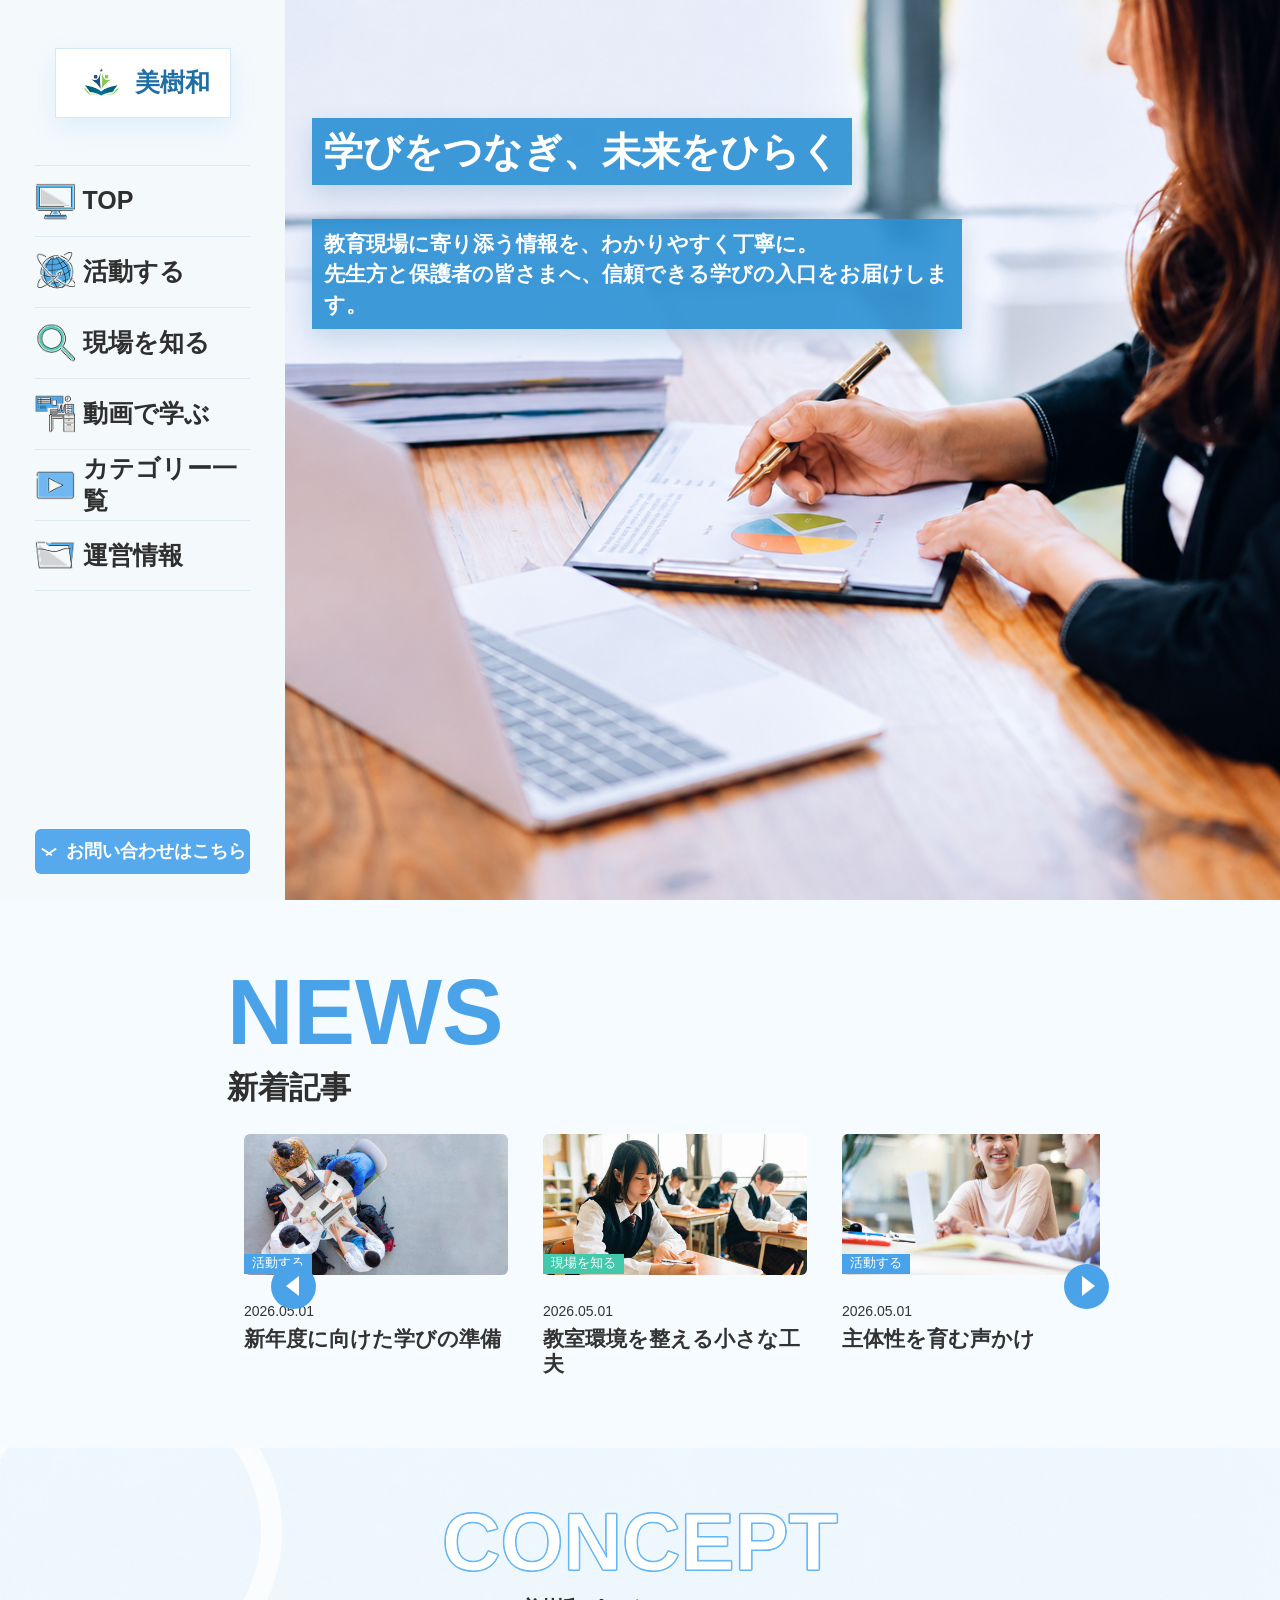
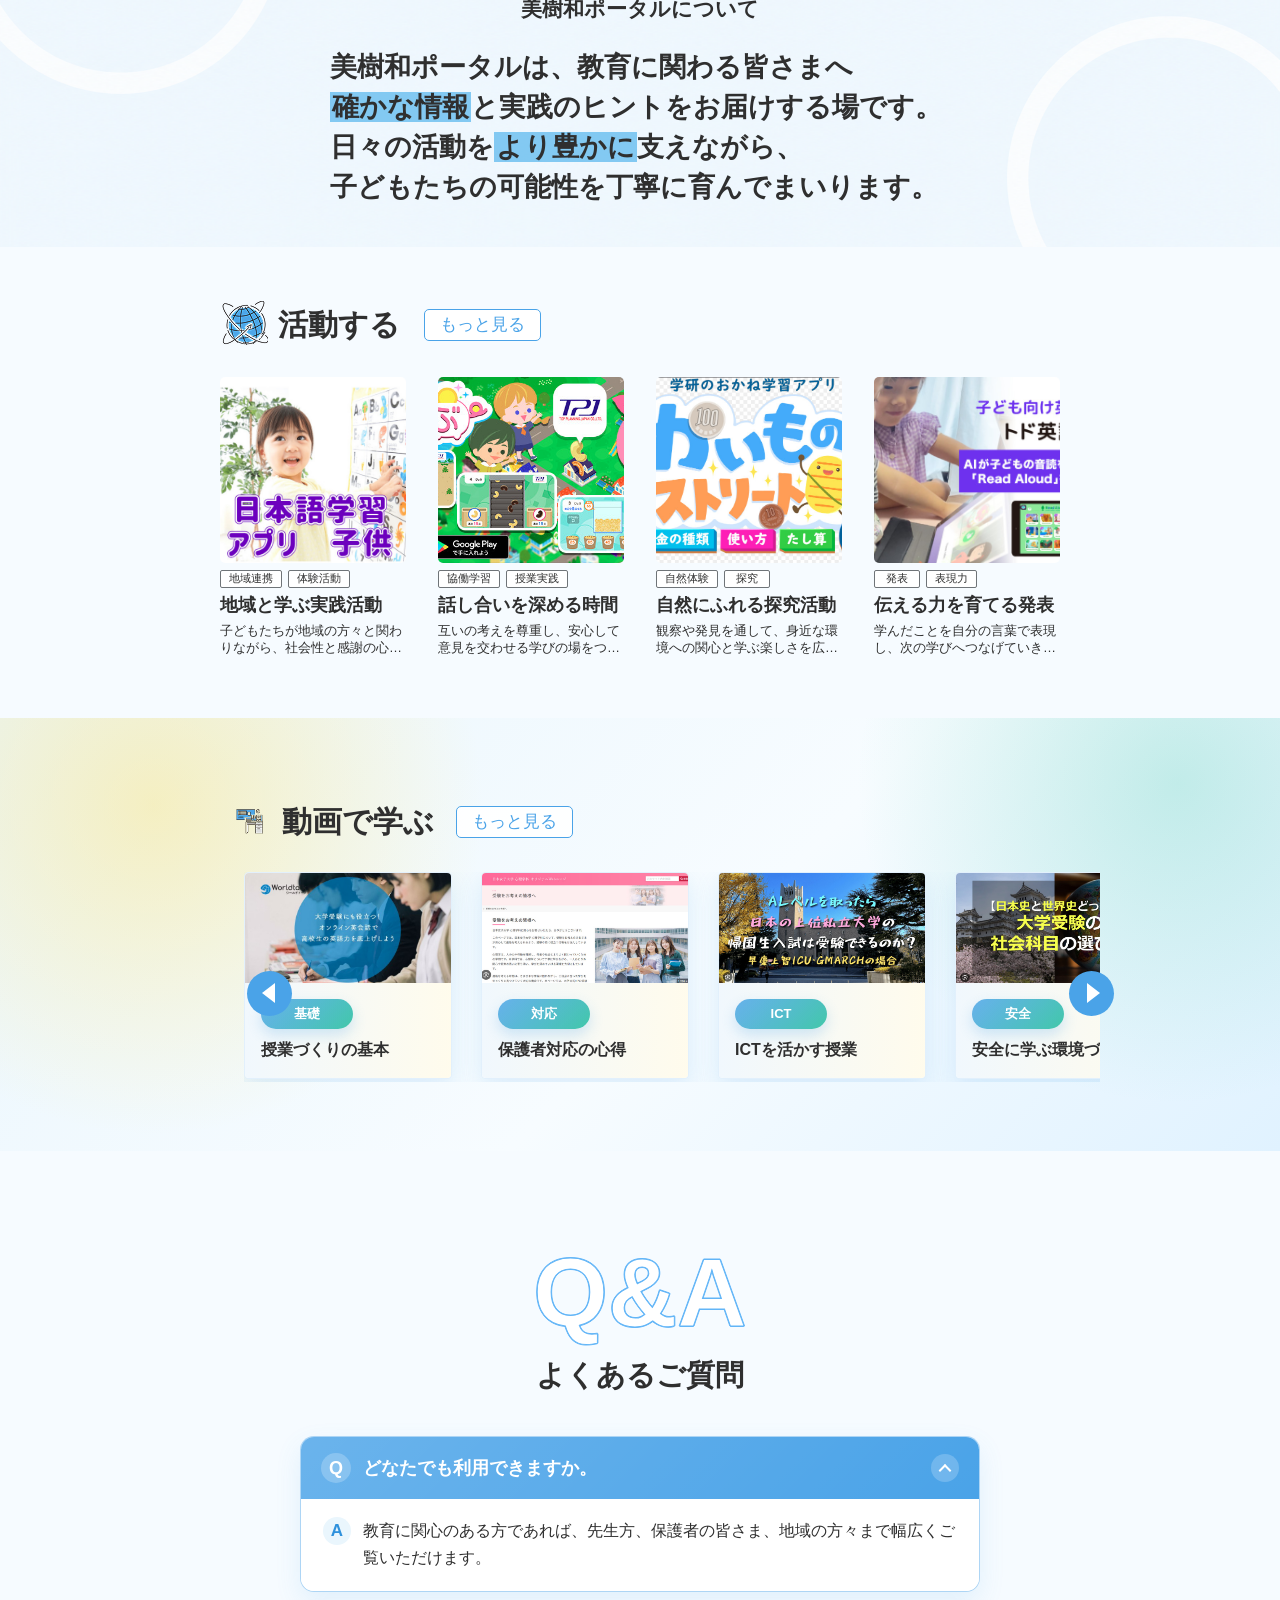
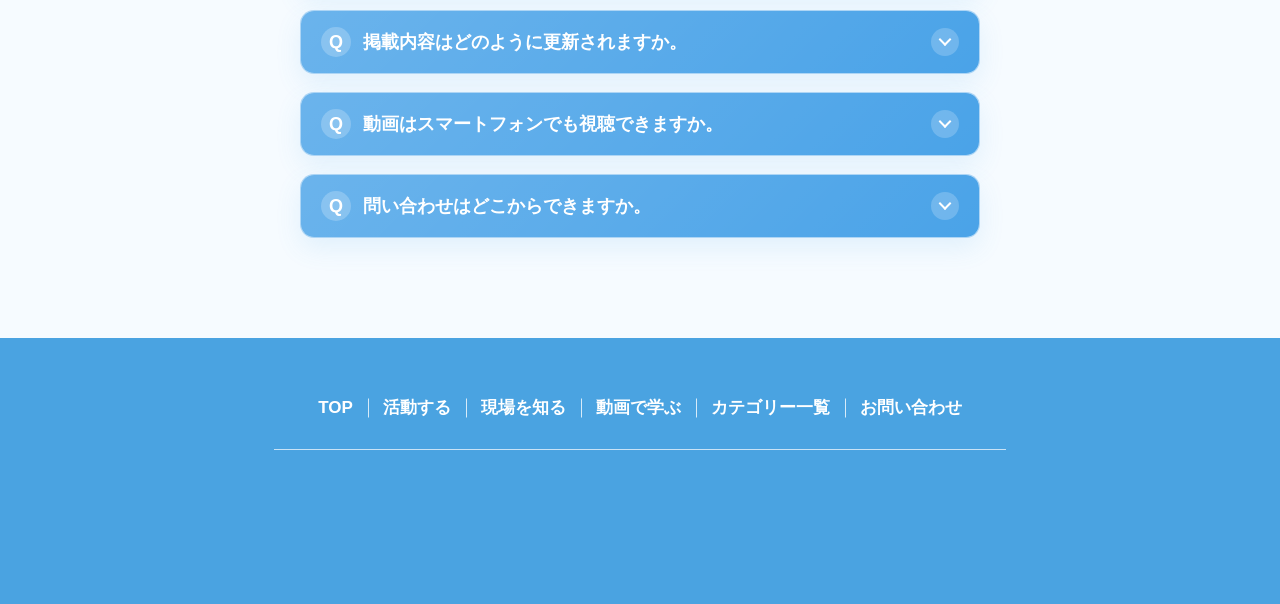
==== index.html @ 92a969ee "first" ====
<!doctype html>
<html lang="ja">
  <head>
    <meta charset="utf-8">
    <meta name="viewport" content="width=device-width, initial-scale=1">
    <title>Lancer Education</title>
    <meta
      name="description"
      content="Lancer Education landing page."
    >
    <link rel="icon" type="image/png" href="image/logo.png">
    <link rel="apple-touch-icon" href="image/logo.png">
    <link rel="stylesheet" href="css/index.css">
  </head>
  <body>
    <main class="page-shell">
      <section class="first-view" aria-label="トップ">
        <aside class="side-nav" aria-label="サイトナビゲーション">
          <a class="logo" href="#" aria-label="美樹和ポータルトップへ戻る">
            <img src="image/logo.png" alt="" width="44" height="44">
            <span>美樹和</span>
          </a>

          <nav class="nav-menu">
            <a class="nav-link" href="#top" aria-current="page">
              <img src="image/icon-pc.png" alt="" width="48" height="48">
              <span>TOP</span>
            </a>
            <a class="nav-link" href="#activity">
              <img src="image/icon-earth.png" alt="" width="48" height="48">
              <span>活動する</span>
            </a>
            <a class="nav-link" href="#field">
              <img src="image/icon-search.png" alt="" width="48" height="48">
              <span>現場を知る</span>
            </a>
            <a class="nav-link" href="#movie">
              <img src="image/icon-table.png" alt="" width="48" height="48">
              <span>動画で学ぶ</span>
            </a>
            <a class="nav-link" href="#category">
              <img src="image/icon-folder.png" alt="" width="48" height="48">
              <span>カテゴリー一覧</span>
            </a>
            <a class="nav-link" href="#info">
              <img src="image/icon-file.png" alt="" width="48" height="48">
              <span>運営情報</span>
            </a>
          </nav>

          <a class="contact-button" href="#contact">
            <span aria-hidden="true">□</span>
            お問い合わせはこちら
          </a>
        </aside>

        <div class="hero" id="top">
          <div class="hero-copy">
            <h1>学びをつなぎ、未来をひらく</h1>
            <p>
              教育現場に寄り添う情報を、わかりやすく丁寧に。<br>
              先生方と保護者の皆さまへ、信頼できる学びの入口をお届けします。
            </p>
          </div>
        </div>
      </section>

      <section class="news-section" id="news" aria-labelledby="news-title">
        <div class="news-inner">
          <header class="news-heading">
            <h2 id="news-title">NEWS</h2>
            <p>新着記事</p>
          </header>

          <div class="news-slider" data-news-slider>
            <button class="slider-button slider-button-prev" type="button" aria-label="前の記事へ" data-slider-prev>
              <span aria-hidden="true"></span>
            </button>

            <div class="slider-viewport">
              <div class="news-track" data-slider-track>
                <article class="news-card">
                  <a href="#activity">
                    <figure class="news-image-holder" data-image-base="news-1">
                      <img alt="新年度に向けた学びの準備" loading="lazy">
                    </figure>
                    <span class="news-category news-category-blue">活動する</span>
                    <time datetime="2026-05-01">2026.05.01</time>
                    <h3>新年度に向けた学びの準備</h3>
                  </a>
                </article>

                <article class="news-card">
                  <a href="#field">
                    <figure class="news-image-holder" data-image-base="news-2">
                      <img alt="教室環境を整える小さな工夫" loading="lazy">
                    </figure>
                    <span class="news-category news-category-green">現場を知る</span>
                    <time datetime="2026-05-01">2026.05.01</time>
                    <h3>教室環境を整える小さな工夫</h3>
                  </a>
                </article>

                <article class="news-card">
                  <a href="#activity">
                    <figure class="news-image-holder" data-image-base="news-3">
                      <img alt="子どもの主体性を育む声かけ" loading="lazy">
                    </figure>
                    <span class="news-category news-category-blue">活動する</span>
                    <time datetime="2026-05-01">2026.05.01</time>
                    <h3>主体性を育む声かけ</h3>
                  </a>
                </article>

                <article class="news-card">
                  <a href="#movie">
                    <figure class="news-image-holder" data-image-base="news-4">
                      <img alt="映像で深める授業づくり" loading="lazy">
                    </figure>
                    <span class="news-category news-category-blue">動画で学ぶ</span>
                    <time datetime="2026-05-01">2026.05.01</time>
                    <h3>映像で深める授業づくり</h3>
                  </a>
                </article>

                <article class="news-card">
                  <a href="#activity">
                    <figure class="news-image-holder" data-image-base="news-5">
                      <img alt="地域とともに育む学び" loading="lazy">
                    </figure>
                    <span class="news-category news-category-green">現場を知る</span>
                    <time datetime="2026-05-01">2026.05.01</time>
                    <h3>地域とともに育む学び</h3>
                  </a>
                </article>
              </div>
            </div>

            <button class="slider-button slider-button-next" type="button" aria-label="次の記事へ" data-slider-next>
              <span aria-hidden="true"></span>
            </button>
          </div>
        </div>
      </section>

      <section class="concept-section" id="concept" aria-labelledby="concept-title">
        <div class="concept-inner">
          <header class="concept-heading">
            <h2 id="concept-title">CONCEPT</h2>
            <p>美樹和ポータルについて</p>
          </header>

          <p class="concept-copy">
            美樹和ポータルは、教育に関わる皆さまへ<br>
            <mark>確かな情報</mark>と実践のヒントをお届けする場です。<br>
            日々の活動を<mark>より豊かに</mark>支えながら、<br>
            子どもたちの可能性を丁寧に育んでまいります。
          </p>
        </div>
      </section>

      <section class="activity-section" id="activity" aria-labelledby="activity-title">
        <div class="activity-inner">
          <header class="activity-heading">
            <div class="activity-title-group">
              <img src="image/icon-earth.png" alt="" width="48" height="48">
              <h2 id="activity-title">活動する</h2>
            </div>
            <a class="activity-more" href="#activity-list">もっと見る</a>
          </header>

          <div class="activity-grid" id="activity-list">
            <article class="activity-card">
              <a href="#">
                <figure class="activity-image-holder" data-image-base="concept-1">
                  <img alt="地域清掃活動の様子" loading="lazy">
                </figure>
                <div class="activity-tags" aria-label="記事ラベル">
                  <span>地域連携</span>
                  <span>体験活動</span>
                </div>
                <h3>地域と学ぶ実践活動</h3>
                <p>子どもたちが地域の方々と関わりながら、社会性と感謝の心を育みます。</p>
              </a>
            </article>

            <article class="activity-card">
              <a href="#">
                <figure class="activity-image-holder" data-image-base="concept-2">
                  <img alt="グループワークで学ぶ児童" loading="lazy">
                </figure>
                <div class="activity-tags" aria-label="記事ラベル">
                  <span>協働学習</span>
                  <span>授業実践</span>
                </div>
                <h3>話し合いを深める時間</h3>
                <p>互いの考えを尊重し、安心して意見を交わせる学びの場をつくります。</p>
              </a>
            </article>

            <article class="activity-card">
              <a href="#">
                <figure class="activity-image-holder" data-image-base="concept-3">
                  <img alt="自然体験活動の様子" loading="lazy">
                </figure>
                <div class="activity-tags" aria-label="記事ラベル">
                  <span>自然体験</span>
                  <span>探究</span>
                </div>
                <h3>自然にふれる探究活動</h3>
                <p>観察や発見を通して、身近な環境への関心と学ぶ楽しさを広げます。</p>
              </a>
            </article>

            <article class="activity-card">
              <a href="#">
                <figure class="activity-image-holder" data-image-base="concept-4">
                  <img alt="発表に取り組む子どもたち" loading="lazy">
                </figure>
                <div class="activity-tags" aria-label="記事ラベル">
                  <span>発表</span>
                  <span>表現力</span>
                </div>
                <h3>伝える力を育てる発表</h3>
                <p>学んだことを自分の言葉で表現し、次の学びへつなげていきます。</p>
              </a>
            </article>
          </div>
        </div>
      </section>

      <section class="movie-section" id="movie" aria-labelledby="movie-title">
        <div class="movie-inner">
          <header class="movie-heading">
            <div class="movie-title-group">
              <img src="image/icon-table.png" alt="" width="48" height="48">
              <h2 id="movie-title">動画で学ぶ</h2>
            </div>
            <a class="movie-more" href="#movie-list">もっと見る</a>
          </header>

          <div class="movie-slider" data-card-slider>
            <button class="slider-button slider-button-prev" type="button" aria-label="前の動画へ" data-slider-prev>
              <span aria-hidden="true"></span>
            </button>

            <div class="movie-viewport">
              <div class="movie-track" id="movie-list" data-slider-track>
                <article class="movie-card">
                  <a href="#">
                    <figure class="movie-image-holder" data-image-base="school-1">
                      <img alt="授業づくりの基本を学ぶ動画" loading="lazy">
                    </figure>
                    <div class="movie-card-body">
                      <span class="movie-label">基礎</span>
                      <h3>授業づくりの基本</h3>
                    </div>
                  </a>
                </article>

                <article class="movie-card">
                  <a href="#">
                    <figure class="movie-image-holder" data-image-base="school-2">
                      <img alt="保護者対応を学ぶ動画" loading="lazy">
                    </figure>
                    <div class="movie-card-body">
                      <span class="movie-label">対応</span>
                      <h3>保護者対応の心得</h3>
                    </div>
                  </a>
                </article>

                <article class="movie-card">
                  <a href="#">
                    <figure class="movie-image-holder" data-image-base="school-3">
                      <img alt="ICT活用を学ぶ動画" loading="lazy">
                    </figure>
                    <div class="movie-card-body">
                      <span class="movie-label">ICT</span>
                      <h3>ICTを活かす授業</h3>
                    </div>
                  </a>
                </article>

                <article class="movie-card">
                  <a href="#">
                    <figure class="movie-image-holder" data-image-base="school-4">
                      <img alt="安全指導を学ぶ動画" loading="lazy">
                    </figure>
                    <div class="movie-card-body">
                      <span class="movie-label">安全</span>
                      <h3>安全に学ぶ環境づくり</h3>
                    </div>
                  </a>
                </article>

                <article class="movie-card">
                  <a href="#">
                    <figure class="movie-image-holder" data-image-base="school-5">
                      <img alt="子どもの理解を深める動画" loading="lazy">
                    </figure>
                    <div class="movie-card-body">
                      <span class="movie-label">支援</span>
                      <h3>子ども理解を深める</h3>
                    </div>
                  </a>
                </article>
              </div>
            </div>

            <button class="slider-button slider-button-next" type="button" aria-label="次の動画へ" data-slider-next>
              <span aria-hidden="true"></span>
            </button>
          </div>
        </div>
      </section>

      <section class="faq-section" id="faq" aria-labelledby="faq-title">
        <div class="faq-inner">
          <header class="faq-heading">
            <h2 id="faq-title">Q&amp;A</h2>
            <p>よくあるご質問</p>
          </header>

          <div class="faq-list" data-faq-list>
            <article class="faq-item is-open">
              <h3>
                <button type="button" id="faq-question-1" aria-expanded="true" aria-controls="faq-answer-1">
                  <span class="faq-question-mark">Q</span>
                  <span class="faq-question-text">どなたでも利用できますか。</span>
                  <span class="faq-icon" aria-hidden="true"></span>
                </button>
              </h3>
              <div class="faq-answer" id="faq-answer-1" role="region" aria-labelledby="faq-question-1">
                <p>
                  <span>A</span>
                  教育に関心のある方であれば、先生方、保護者の皆さま、地域の方々まで幅広くご覧いただけます。
                </p>
              </div>
            </article>

            <article class="faq-item">
              <h3>
                <button type="button" id="faq-question-2" aria-expanded="false" aria-controls="faq-answer-2">
                  <span class="faq-question-mark">Q</span>
                  <span class="faq-question-text">掲載内容はどのように更新されますか。</span>
                  <span class="faq-icon" aria-hidden="true"></span>
                </button>
              </h3>
              <div class="faq-answer" id="faq-answer-2" role="region" aria-labelledby="faq-question-2" hidden>
                <p>
                  <span>A</span>
                  新着記事や動画は、現場で役立つテーマを中心に順次追加してまいります。
                </p>
              </div>
            </article>

            <article class="faq-item">
              <h3>
                <button type="button" id="faq-question-3" aria-expanded="false" aria-controls="faq-answer-3">
                  <span class="faq-question-mark">Q</span>
                  <span class="faq-question-text">動画はスマートフォンでも視聴できますか。</span>
                  <span class="faq-icon" aria-hidden="true"></span>
                </button>
              </h3>
              <div class="faq-answer" id="faq-answer-3" role="region" aria-labelledby="faq-question-3" hidden>
                <p>
                  <span>A</span>
                  はい。スマートフォンでも読みやすく、視聴しやすい表示になるよう整えております。
                </p>
              </div>
            </article>

            <article class="faq-item">
              <h3>
                <button type="button" id="faq-question-4" aria-expanded="false" aria-controls="faq-answer-4">
                  <span class="faq-question-mark">Q</span>
                  <span class="faq-question-text">問い合わせはどこからできますか。</span>
                  <span class="faq-icon" aria-hidden="true"></span>
                </button>
              </h3>
              <div class="faq-answer" id="faq-answer-4" role="region" aria-labelledby="faq-question-4" hidden>
                <p>
                  <span>A</span>
                  ページ下部のお問い合わせよりご連絡ください。内容を確認のうえ、丁寧に対応いたします。
                </p>
              </div>
            </article>
          </div>
        </div>
      </section>
    </main>

    <footer class="site-footer" id="contact">
      <div class="footer-inner">
        <nav class="footer-nav" aria-label="フッターナビゲーション">
          <a href="#top">TOP</a>
          <a href="#activity">活動する</a>
          <a href="#field">現場を知る</a>
          <a href="#movie">動画で学ぶ</a>
          <a href="#category">カテゴリー一覧</a>
          <a href="#contact">お問い合わせ</a>
        </nav>

        <a class="footer-logo" href="#top" aria-label="美樹和ポータルトップへ戻る">
          <img src="image/logo.png" alt="" width="40" height="40">
          <span>美樹和</span>
        </a>
      </div>
    </footer>

    <script src="js/index.js" defer></script>
  </body>
</html>
---- css/index.css ----
:root {
  --sidebar-width: clamp(230px, 22.5vw, 285px);
  --nav-icon-size: clamp(32px, 3.15vw, 40px);
  --site-content-width: 840px;
  --site-wide-width: 1000px;
  --jp-sans: "Noto Sans JP", "Yu Gothic", "YuGothic", "Hiragino Kaku Gothic ProN", "Hiragino Sans", Meiryo, sans-serif;
  --jp-display: "Yu Mincho", "YuMincho", "Hiragino Mincho ProN", "Noto Serif JP", "Noto Sans JP", serif;
  --sidebar-bg: #f4f9fc;
  --line: #dce9ef;
  --text: #2f2f2f;
  --contact: #55a9ec;
  --contact-hover: #378fd5;
  --news-blue: #4aa3e8;
  --news-green: #42c8aa;
  --deep-blue: #2b8fd3;
  --panel-blue: rgba(43, 143, 211, 0.9);
  --accent-yellow: #ffe36f;
}

*,
*::before,
*::after {
  box-sizing: border-box;
}

html {
  min-width: 320px;
  scroll-behavior: smooth;
}

body {
  margin: 0;
  color: var(--text);
  font-family: var(--jp-sans);
  background: #ffffff;
  overflow-x: hidden;
}

img {
  display: block;
  max-width: 100%;
}

a {
  color: inherit;
  text-decoration: none;
}

.page-shell {
  width: 100%;
}

.first-view {
  display: grid;
  grid-template-columns: var(--sidebar-width) minmax(0, 1fr);
  min-height: 655px;
  min-height: 100svh;
  background: var(--sidebar-bg);
}

.side-nav {
  display: flex;
  flex-direction: column;
  align-items: center;
  min-width: 0;
  min-height: 100%;
  padding: clamp(30px, 5.3vh, 56px) clamp(24px, 2.7vw, 35px) 26px;
  background: var(--sidebar-bg);
}

.logo {
  display: flex;
  align-items: center;
  justify-content: center;
  gap: 8px;
  width: min(176px, 100%);
  min-height: 70px;
  padding: 10px 14px;
  border: 1px solid rgba(74, 163, 232, 0.24);
  background: #ffffff;
  color: #1f6fa7;
  font-size: clamp(22px, 2.1vw, 25px);
  font-weight: 700;
  line-height: 1;
  box-shadow: 0 10px 26px rgba(74, 163, 232, 0.12);
  transition: transform 220ms ease, box-shadow 220ms ease;
}

.logo img,
.footer-logo img {
  width: clamp(42px, 4vw, 54px);
  height: clamp(30px, 3vw, 40px);
  object-fit: contain;
  flex: 0 0 auto;
}

.nav-menu {
  display: flex;
  flex-direction: column;
  width: 100%;
  margin-top: clamp(36px, 6.9vh, 47px);
}

.nav-link {
  display: grid;
  grid-template-columns: var(--nav-icon-size) minmax(0, 1fr);
  align-items: center;
  min-height: 71px;
  gap: 8px;
  border-top: 1px solid var(--line);
  font-size: clamp(20px, 2vw, 25px);
  font-weight: 600;
  line-height: 1.25;
  transition: color 160ms ease, transform 160ms ease;
}

.nav-link:last-child {
  border-bottom: 1px solid var(--line);
}

.nav-link:hover,
.nav-link:focus-visible {
  color: #1477b9;
  transform: translateX(4px);
}

.nav-link:focus-visible,
.contact-button:focus-visible,
.logo:focus-visible {
  outline: 3px solid rgba(53, 142, 213, 0.35);
  outline-offset: 4px;
}

.nav-link img {
  width: var(--nav-icon-size);
  height: var(--nav-icon-size);
  object-fit: contain;
}

.contact-button {
  display: inline-flex;
  align-items: center;
  justify-content: center;
  gap: 7px;
  width: min(226px, 100%);
  min-height: 45px;
  margin-top: auto;
  padding: 10px 12px;
  border-radius: 6px;
  background: var(--contact);
  color: #ffffff;
  font-size: clamp(15px, 1.55vw, 18px);
  font-weight: 600;
  line-height: 1.25;
  white-space: nowrap;
  transition: background-color 160ms ease, transform 160ms ease;
}

.contact-button:hover {
  background: var(--contact-hover);
  transform: translateY(-2px);
}

.contact-button span {
  display: inline-grid;
  place-items: center;
  width: 20px;
  height: 14px;
  border: 1.6px solid currentColor;
  border-radius: 2px;
  color: transparent;
  position: relative;
  flex: 0 0 auto;
}

.contact-button span::before,
.contact-button span::after {
  content: "";
  position: absolute;
  width: 12px;
  height: 1.5px;
  background: #ffffff;
  top: 5px;
}

.contact-button span::before {
  left: 1px;
  transform: rotate(33deg);
}

.contact-button span::after {
  right: 1px;
  transform: rotate(-33deg);
}

.hero {
  position: relative;
  min-width: 0;
  min-height: 655px;
  min-height: 100svh;
  background-image: url("../image/top-background.png");
  background-position: center center;
  background-size: cover;
  animation: heroBreath 18s ease-in-out infinite alternate;
}

.hero-copy {
  position: absolute;
  top: clamp(94px, 14.8vh, 118px);
  left: clamp(20px, 2.1vw, 31px);
  width: min(60vw, 650px);
}

.hero-copy h1,
.hero-copy p {
  display: table;
  margin: 0;
  background: var(--panel-blue);
  color: #ffffff;
  font-weight: 700;
  letter-spacing: 0;
  overflow-wrap: anywhere;
  box-shadow: 0 10px 24px rgba(21, 102, 158, 0.18);
  backdrop-filter: blur(4px);
}

.hero-copy h1 {
  padding: 9px 12px 8px;
  font-size: clamp(31px, 3.05vw, 40px);
  line-height: 1.28;
}

.hero-copy p {
  margin-top: clamp(26px, 4.2vh, 34px);
  padding: 10px 12px 9px;
  font-size: clamp(17px, 1.65vw, 21px);
  line-height: 1.45;
}

.news-section {
  background: #f6fbff;
  overflow: hidden;
}

.news-inner {
  width: min(100%, var(--site-wide-width));
  margin: 0 auto;
  padding: clamp(58px, 6.1vw, 77px) 0 clamp(42px, 6vw, 70px);
}

.news-heading {
  padding-left: clamp(24px, 8.7vw, 87px);
}

.news-heading h2 {
  margin: 0;
  color: var(--news-blue);
  font-family: var(--jp-sans);
  font-size: clamp(58px, 7.2vw, 93px);
  font-weight: 700;
  line-height: 0.78;
  letter-spacing: 0;
}

.news-heading p {
  margin: clamp(18px, 1.8vw, 24px) 0 0;
  color: #2f2f2f;
  font-size: clamp(24px, 2.45vw, 31px);
  font-weight: 700;
  line-height: 1;
}

.news-slider {
  position: relative;
  margin-top: clamp(28px, 2.4vw, 32px);
}

.slider-viewport {
  overflow: hidden;
  padding-left: clamp(80px, 10vw, 104px);
  padding-right: clamp(20px, 4vw, 40px);
}

.news-track {
  --card-width: clamp(224px, 20.85vw, 264px);
  --card-gap: clamp(24px, 2.75vw, 35px);
  display: flex;
  gap: var(--card-gap);
  overflow-x: auto;
  scroll-behavior: smooth;
  scroll-snap-type: x mandatory;
  scrollbar-width: none;
  padding-bottom: 2px;
}

.news-track::-webkit-scrollbar {
  display: none;
}

.news-card {
  flex: 0 0 var(--card-width);
  min-width: 0;
  scroll-snap-align: start;
}

.news-card a {
  position: relative;
  display: block;
  min-width: 0;
  transition: transform 220ms ease, filter 220ms ease;
}

.news-card a:hover {
  transform: translateY(-5px);
  filter: drop-shadow(0 10px 18px rgba(74, 163, 232, 0.16));
}

.news-card a:focus-visible {
  outline: 3px solid rgba(74, 163, 232, 0.42);
  outline-offset: 5px;
}

.news-image-holder {
  position: relative;
  width: 100%;
  aspect-ratio: 264 / 141;
  margin: 0;
  overflow: hidden;
  border-radius: 6px;
  background: #d5d5d5;
}

.news-image-holder img {
  width: 100%;
  height: 100%;
  object-fit: cover;
  opacity: 0;
  transition: opacity 180ms ease, transform 420ms ease;
}

.news-image-holder.is-loaded img {
  opacity: 1;
}

.news-card a:hover .news-image-holder img,
.activity-card a:hover .activity-image-holder img,
.movie-card a:hover .movie-image-holder img {
  transform: scale(1.06);
}

.news-category {
  display: inline-flex;
  align-items: center;
  min-height: 20px;
  margin-top: -21px;
  padding: 3px 8px 4px;
  position: relative;
  z-index: 1;
  color: #ffffff;
  font-size: clamp(11px, 1vw, 13px);
  font-weight: 500;
  line-height: 1;
  vertical-align: top;
}

.news-category-blue {
  background: var(--news-blue);
}

.news-category-green {
  background: var(--news-green);
}

.news-card time {
  display: block;
  margin-top: 11px;
  color: #333333;
  font-size: clamp(13px, 1.1vw, 14px);
  font-weight: 400;
  line-height: 1;
}

.news-card h3 {
  margin: 8px 0 0;
  color: #333333;
  font-size: clamp(18px, 1.65vw, 21px);
  font-weight: 700;
  line-height: 1.2;
  letter-spacing: 0;
  overflow-wrap: anywhere;
}

.slider-button {
  position: absolute;
  top: clamp(109px, 10.25vw, 130px);
  z-index: 2;
  display: grid;
  place-items: center;
  width: clamp(38px, 3.55vw, 45px);
  height: clamp(38px, 3.55vw, 45px);
  padding: 0;
  border: 0;
  border-radius: 50%;
  background: var(--news-blue);
  cursor: pointer;
  transition: background-color 160ms ease, opacity 160ms ease;
}

.slider-button:hover,
.slider-button:focus-visible {
  background: #2f91dc;
  transform: scale(1.08);
}

.slider-button:focus-visible {
  outline: 3px solid rgba(74, 163, 232, 0.42);
  outline-offset: 4px;
}

.slider-button:disabled {
  cursor: default;
  opacity: 0.45;
}

.slider-button span {
  width: 0;
  height: 0;
  border-top: 10px solid transparent;
  border-bottom: 10px solid transparent;
}

.slider-button-prev {
  left: clamp(24px, 10.3vw, 131px);
}

.slider-button-prev span {
  border-right: 13px solid #ffffff;
  margin-left: -3px;
}

.slider-button-next {
  right: clamp(24px, 2.45vw, 31px);
}

.slider-button-next span {
  border-left: 13px solid #ffffff;
  margin-right: -3px;
}

.concept-section {
  display: grid;
  place-items: center;
  min-height: clamp(300px, 25.8vw, 327px);
  padding: clamp(45px, 4.7vw, 58px) 20px clamp(31px, 3.1vw, 39px);
  background-color: #eaf6fd;
  background-image: url("../image/concept-background.png");
  background-repeat: no-repeat;
  background-position: center center;
  background-size: cover;
  overflow: hidden;
}

.concept-inner {
  width: min(100%, 620px);
  text-align: center;
}

.concept-heading {
  position: relative;
}

.concept-heading h2 {
  margin: 0;
  color: #ffffff;
  font-family: var(--jp-sans);
  font-size: clamp(58px, 6.6vw, 81px);
  font-weight: 700;
  line-height: 0.9;
  letter-spacing: 0;
  -webkit-text-stroke: 1px #62b5f7;
  text-shadow:
    1px 0 0 #62b5f7,
    -1px 0 0 #62b5f7,
    0 1px 0 #62b5f7,
    0 -1px 0 #62b5f7;
}

.concept-heading p {
  margin: 18px 0 0;
  color: #2f2f2f;
  font-size: clamp(18px, 1.75vw, 21px);
  font-weight: 700;
  line-height: 1.1;
}

.concept-copy {
  margin: clamp(24px, 2.35vw, 28px) 0 0;
  color: #2f2f2f;
  font-size: clamp(22px, 2.2vw, 27px);
  font-weight: 700;
  line-height: 1.48;
  letter-spacing: 0;
  text-align: left;
  overflow-wrap: anywhere;
}

.concept-copy mark {
  display: inline;
  padding: 0 2px;
  background: rgba(80, 180, 238, 0.68);
  color: inherit;
}

.activity-section {
  background: #f6fbff;
  padding: clamp(39px, 4.25vw, 54px) 20px clamp(42px, 4.8vw, 61px);
  overflow: hidden;
}

.activity-inner {
  width: min(100%, var(--site-content-width));
  margin: 0 auto;
}

.activity-heading {
  display: flex;
  align-items: center;
  gap: clamp(16px, 1.9vw, 24px);
}

.activity-title-group {
  display: inline-flex;
  align-items: center;
  min-width: 0;
  gap: 10px;
}

.activity-title-group img {
  width: clamp(39px, 3.8vw, 48px);
  height: clamp(39px, 3.8vw, 48px);
  object-fit: contain;
  flex: 0 0 auto;
}

.activity-heading h2 {
  margin: 0;
  color: #2f2f2f;
  font-size: clamp(24px, 2.35vw, 30px);
  font-weight: 700;
  line-height: 1;
  letter-spacing: 0;
  white-space: nowrap;
}

.activity-more {
  display: inline-flex;
  align-items: center;
  justify-content: center;
  min-width: 105px;
  min-height: 32px;
  padding: 5px 15px 6px;
  border: 1px solid #4aa3e8;
  border-radius: 5px;
  color: #4aa3e8;
  background: #ffffff;
  font-size: clamp(15px, 1.45vw, 17px);
  font-weight: 500;
  line-height: 1;
  transition: color 160ms ease, background-color 160ms ease;
}

.activity-more:hover,
.activity-more:focus-visible {
  color: #ffffff;
  background: #4aa3e8;
}

.activity-more:focus-visible,
.activity-card a:focus-visible {
  outline: 3px solid rgba(74, 163, 232, 0.4);
  outline-offset: 4px;
}

.activity-grid {
  display: grid;
  grid-template-columns: repeat(4, minmax(0, 1fr));
  gap: clamp(24px, 3.3vw, 32px);
  margin-top: clamp(25px, 2.3vw, 28px);
}

.activity-card {
  min-width: 0;
}

.activity-card a {
  display: block;
  min-width: 0;
  transition: transform 220ms ease, filter 220ms ease;
}

.activity-card a:hover {
  transform: translateY(-6px);
  filter: drop-shadow(0 12px 18px rgba(74, 163, 232, 0.14));
}

.activity-image-holder {
  position: relative;
  width: 100%;
  aspect-ratio: 166 / 166;
  margin: 0;
  overflow: hidden;
  border-radius: 5px;
  background: #d5d5d5;
}

.activity-image-holder img {
  width: 100%;
  height: 100%;
  object-fit: cover;
  opacity: 0;
  transition: opacity 180ms ease, transform 420ms ease;
}

.activity-image-holder.is-loaded img {
  opacity: 1;
}

.activity-tags {
  display: flex;
  flex-wrap: wrap;
  gap: 4px 6px;
  margin-top: 7px;
}

.activity-tags span {
  display: inline-flex;
  align-items: center;
  justify-content: center;
  min-width: 46px;
  min-height: 18px;
  padding: 2px 8px;
  border: 1px solid #6f7478;
  border-radius: 2px;
  color: #2f2f2f;
  background: #ffffff;
  font-size: 11px;
  font-weight: 400;
  line-height: 1;
}

.activity-card h3 {
  margin: 7px 0 0;
  color: #2f2f2f;
  font-size: clamp(16px, 1.55vw, 18px);
  font-weight: 700;
  line-height: 1.2;
  letter-spacing: 0;
  overflow-wrap: anywhere;
}

.activity-card p {
  display: -webkit-box;
  margin: 7px 0 0;
  overflow: hidden;
  color: #2f2f2f;
  font-size: clamp(12px, 1.15vw, 13px);
  font-weight: 400;
  line-height: 1.28;
  letter-spacing: 0;
  overflow-wrap: anywhere;
  -webkit-box-orient: vertical;
  -webkit-line-clamp: 2;
}

.movie-section {
  background:
    radial-gradient(circle at 12% 20%, rgba(255, 227, 111, 0.42), transparent 28%),
    radial-gradient(circle at 92% 15%, rgba(66, 200, 170, 0.26), transparent 26%),
    linear-gradient(135deg, #eaf6fd 0%, #f7fcff 55%, #e0f2ff 100%);
  padding: clamp(80px, 7vw, 88px) 0 clamp(66px, 5.45vw, 69px);
  overflow: hidden;
}

.movie-inner {
  width: min(100%, var(--site-wide-width));
  margin: 0 auto;
}

.movie-heading {
  display: flex;
  align-items: center;
  gap: clamp(17px, 2.2vw, 22px);
  padding-left: clamp(24px, 8.7vw, 87px);
}

.movie-title-group {
  display: inline-flex;
  align-items: center;
  min-width: 0;
  gap: 10px;
}

.movie-title-group img {
  width: clamp(38px, 3.6vw, 45px);
  height: clamp(27px, 2.1vw, 27px);
  object-fit: contain;
  flex: 0 0 auto;
}

.movie-heading h2 {
  margin: 0;
  color: #2f2f2f;
  font-size: clamp(24px, 2.55vw, 30px);
  font-weight: 700;
  line-height: 1;
  letter-spacing: 0;
  white-space: nowrap;
}

.movie-more {
  display: inline-flex;
  align-items: center;
  justify-content: center;
  min-width: 105px;
  min-height: 32px;
  padding: 5px 15px 6px;
  border: 1px solid #4aa3e8;
  border-radius: 5px;
  color: #4aa3e8;
  background: rgba(255, 255, 255, 0.92);
  font-size: clamp(15px, 1.45vw, 17px);
  font-weight: 500;
  line-height: 1;
  transition: color 160ms ease, background-color 160ms ease;
}

.movie-more:hover,
.movie-more:focus-visible {
  color: #ffffff;
  background: #4aa3e8;
}

.movie-more:focus-visible,
.movie-card a:focus-visible {
  outline: 3px solid rgba(74, 163, 232, 0.4);
  outline-offset: 4px;
}

.movie-slider {
  position: relative;
  margin-top: clamp(28px, 2.8vw, 34px);
}

.movie-viewport {
  overflow: hidden;
  padding-left: clamp(80px, 10vw, 104px);
  padding-right: clamp(20px, 4vw, 40px);
}

.movie-track {
  --movie-card-width: clamp(208px, 20.8vw, 208px);
  --movie-card-gap: clamp(26px, 2.8vw, 29px);
  display: flex;
  gap: var(--movie-card-gap);
  overflow-x: auto;
  scroll-behavior: smooth;
  scroll-snap-type: x mandatory;
  scrollbar-width: none;
  padding: 0 0 3px;
}

.movie-track::-webkit-scrollbar {
  display: none;
}

.movie-card {
  flex: 0 0 var(--movie-card-width);
  min-width: 0;
  scroll-snap-align: start;
}

.movie-card a {
  display: block;
  min-width: 0;
  overflow: hidden;
  border-radius: 5px;
  background: #ffffff;
  border: 1px solid rgba(74, 163, 232, 0.16);
  box-shadow: 0 10px 24px rgba(74, 163, 232, 0.16);
  transition: transform 220ms ease, box-shadow 220ms ease;
}

.movie-card a:hover {
  transform: translateY(-6px);
  box-shadow: 0 16px 28px rgba(74, 163, 232, 0.18);
}

.movie-image-holder {
  width: 100%;
  aspect-ratio: 208 / 111;
  margin: 0;
  overflow: hidden;
  background: #d5d5d5;
}

.movie-image-holder img {
  width: 100%;
  height: 100%;
  object-fit: cover;
  opacity: 0;
  transition: opacity 180ms ease, transform 420ms ease;
}

.movie-image-holder.is-loaded img {
  opacity: 1;
}

.movie-card-body {
  min-height: 92px;
  padding: 16px 16px 18px;
  background:
    linear-gradient(90deg, rgba(74, 163, 232, 0.08), rgba(255, 227, 111, 0.13)),
    #ffffff;
}

.movie-label {
  display: inline-flex;
  align-items: center;
  justify-content: center;
  min-width: 92px;
  min-height: 30px;
  padding: 6px 18px;
  border: 0;
  border-radius: 999px;
  color: #ffffff;
  background:
    linear-gradient(135deg, rgba(255, 255, 255, 0.16), transparent),
    linear-gradient(135deg, #4aa3e8, #42c8aa);
  font-size: 13px;
  font-weight: 600;
  line-height: 1;
  box-shadow: 0 6px 14px rgba(74, 163, 232, 0.24);
}

.movie-card h3 {
  margin: 11px 0 0;
  color: #2f2f2f;
  font-size: clamp(15px, 1.45vw, 16px);
  font-weight: 700;
  line-height: 1.25;
  letter-spacing: 0;
  white-space: nowrap;
  overflow: hidden;
  text-overflow: ellipsis;
}

.movie-slider .slider-button {
  top: clamp(99px, 9.9vw, 99px);
}

.movie-slider .slider-button-prev {
  left: clamp(22px, 10.7vw, 107px);
}

.movie-slider .slider-button-next {
  right: clamp(22px, 2.6vw, 26px);
}

.faq-section {
  background: #f6fbff;
  padding: clamp(76px, 7.8vw, 100px) 20px clamp(82px, 7.8vw, 100px);
  overflow: hidden;
}

.faq-inner {
  width: min(100%, 680px);
  margin: 0 auto;
}

.faq-heading {
  text-align: center;
}

.faq-heading h2 {
  margin: 0;
  color: #ffffff;
  font-family: var(--jp-sans);
  font-size: clamp(66px, 8vw, 96px);
  font-weight: 700;
  line-height: 0.9;
  letter-spacing: 0;
  -webkit-text-stroke: 1px #62b5f7;
  text-shadow:
    1px 0 0 #62b5f7,
    -1px 0 0 #62b5f7,
    0 1px 0 #62b5f7,
    0 -1px 0 #62b5f7;
}

.faq-heading p {
  margin: 24px 0 0;
  color: #2f2f2f;
  font-size: clamp(22px, 2.45vw, 29px);
  font-weight: 700;
  line-height: 1;
}

.faq-list {
  display: grid;
  gap: 18px;
  margin-top: clamp(36px, 3.7vw, 46px);
}

.faq-item {
  overflow: hidden;
  border: 1px solid rgba(74, 163, 232, 0.45);
  border-radius: 14px;
  background: #ffffff;
  box-shadow: 0 10px 26px rgba(74, 163, 232, 0.12);
}

.faq-item h3 {
  margin: 0;
}

.faq-item button {
  display: grid;
  grid-template-columns: auto minmax(0, 1fr) auto;
  align-items: center;
  width: 100%;
  min-height: 56px;
  padding: 16px 20px;
  border: 0;
  background:
    linear-gradient(135deg, rgba(255, 255, 255, 0.18), transparent),
    #4aa3e8;
  color: #ffffff;
  cursor: pointer;
  font: inherit;
  text-align: left;
}

.faq-item button:focus-visible {
  outline: 3px solid rgba(74, 163, 232, 0.42);
  outline-offset: 3px;
}

.faq-item button:hover {
  background: #2f91dc;
}

.faq-question-mark {
  display: grid;
  place-items: center;
  width: 30px;
  height: 30px;
  margin-right: 12px;
  border-radius: 50%;
  background: rgba(255, 255, 255, 0.22);
  font-size: clamp(16px, 1.55vw, 18px);
  font-weight: 700;
  line-height: 1;
}

.faq-question-text {
  min-width: 0;
  font-size: clamp(15px, 1.55vw, 18px);
  font-weight: 600;
  line-height: 1.45;
  overflow-wrap: anywhere;
}

.faq-icon {
  position: relative;
  width: 28px;
  height: 28px;
  margin-left: 14px;
  border-radius: 50%;
  background: rgba(255, 255, 255, 0.2);
  flex: 0 0 auto;
}

.faq-icon::before,
.faq-icon::after {
  content: "";
  position: absolute;
  top: 13px;
  width: 9px;
  height: 2px;
  background: currentColor;
  transition: transform 160ms ease;
}

.faq-icon::before {
  left: 7px;
  transform: rotate(45deg);
}

.faq-icon::after {
  right: 7px;
  transform: rotate(-45deg);
}

.faq-item.is-open .faq-icon::before {
  transform: rotate(-45deg);
}

.faq-item.is-open .faq-icon::after {
  transform: rotate(45deg);
}

.faq-answer {
  padding: 18px 22px 20px;
  background: #ffffff;
}

.faq-answer[hidden] {
  display: none;
}

.faq-answer p {
  display: grid;
  grid-template-columns: auto minmax(0, 1fr);
  gap: 12px;
  margin: 0;
  color: #2f2f2f;
  font-size: clamp(14px, 1.35vw, 16px);
  font-weight: 500;
  line-height: 1.7;
  letter-spacing: 0;
  overflow-wrap: anywhere;
}

.faq-answer span {
  display: grid;
  place-items: center;
  width: 28px;
  height: 28px;
  border-radius: 50%;
  background: #eaf6fd;
  color: #2f91dc;
  font-size: clamp(15px, 1.45vw, 17px);
  font-weight: 700;
  line-height: 1;
}

.site-footer {
  background: #4aa3e1;
  padding: clamp(56px, 5.75vw, 60px) 20px clamp(57px, 5.45vw, 57px);
  color: #ffffff;
}

.footer-inner {
  width: min(100%, 732px);
  margin: 0 auto;
  text-align: center;
}

.footer-nav {
  display: flex;
  flex-wrap: wrap;
  justify-content: center;
  gap: 0;
  padding-bottom: clamp(28px, 3vw, 31px);
  border-bottom: 1px solid rgba(255, 255, 255, 0.7);
}

.footer-nav a {
  position: relative;
  padding: 0 15px;
  color: #ffffff;
  font-size: clamp(15px, 1.55vw, 17px);
  font-weight: 600;
  line-height: 1.2;
  white-space: nowrap;
}

.footer-nav a + a::before {
  content: "";
  position: absolute;
  left: 0;
  top: 50%;
  width: 1px;
  height: 19px;
  background: rgba(255, 255, 255, 0.78);
  transform: translateY(-50%);
}

.footer-nav a:hover,
.footer-nav a:focus-visible,
.footer-logo:focus-visible {
  text-decoration: underline;
}

.footer-logo:hover,
.logo:hover {
  transform: translateY(-3px);
}

.footer-nav a:focus-visible,
.footer-logo:focus-visible {
  outline: 3px solid rgba(255, 255, 255, 0.48);
  outline-offset: 5px;
}

.footer-logo {
  display: inline-flex;
  align-items: center;
  justify-content: center;
  gap: 8px;
  width: min(147px, 55vw);
  min-height: 59px;
  margin: clamp(29px, 2.9vw, 29px) auto 0;
  padding: 10px 16px;
  background: #d7d7d7;
  color: #1f6fa7;
  font-size: clamp(21px, 2vw, 24px);
  font-weight: 700;
  line-height: 1;
  text-decoration: none;
  transition: transform 220ms ease, box-shadow 220ms ease;
}

[data-animate] {
  opacity: 0;
  transform: translateY(28px);
  transition: opacity 700ms ease, transform 700ms cubic-bezier(0.22, 1, 0.36, 1);
}

[data-animate].is-visible {
  opacity: 1;
  transform: translateY(0);
}

.news-card,
.activity-card,
.movie-card,
.faq-item {
  transition-delay: var(--stagger, 0ms);
}

@keyframes heroBreath {
  from {
    background-position: 49% center;
  }

  to {
    background-position: 54% center;
  }
}

@media (prefers-reduced-motion: reduce) {
  *,
  *::before,
  *::after {
    animation-duration: 0.001ms !important;
    animation-iteration-count: 1 !important;
    scroll-behavior: auto !important;
    transition-duration: 0.001ms !important;
  }

  [data-animate] {
    opacity: 1;
    transform: none;
  }
}

@media (max-width: 900px) {
  :root {
    --nav-icon-size: clamp(24px, 6vw, 30px);
  }

  .first-view {
    grid-template-columns: 1fr;
    min-height: auto;
  }

  .side-nav {
    min-height: auto;
    padding: 18px 16px;
  }

  .logo {
    width: min(150px, 42vw);
    min-height: 58px;
    font-size: 26px;
  }

  .nav-menu {
    display: grid;
    grid-template-columns: repeat(3, minmax(0, 1fr));
    gap: 1px;
    margin-top: 18px;
    border: 1px solid var(--line);
    background: var(--line);
  }

  .nav-link,
  .nav-link:last-child {
    grid-template-columns: var(--nav-icon-size) minmax(0, 1fr);
    min-height: 54px;
    gap: 6px;
    border: 0;
    padding: 6px 8px;
    background: var(--sidebar-bg);
    font-size: clamp(13px, 3vw, 16px);
  }

  .contact-button {
    width: min(250px, 100%);
    min-height: 42px;
    margin-top: 14px;
    font-size: 15px;
  }

  .hero {
    min-height: clamp(430px, 72svh, 620px);
    background-position: 58% center;
  }

  .hero-copy {
    top: clamp(50px, 10svh, 86px);
    left: clamp(16px, 6vw, 36px);
    width: min(84vw, 560px);
  }

  .hero-copy h1 {
    font-size: clamp(25px, 6vw, 36px);
  }

  .hero-copy p {
    font-size: clamp(16px, 4.2vw, 22px);
  }

  .news-inner {
    padding-top: 52px;
  }

  .slider-viewport {
    padding-left: clamp(72px, 14vw, 112px);
    padding-right: 20px;
  }

  .news-track {
    --card-width: clamp(210px, 42vw, 264px);
    --card-gap: 24px;
  }

  .slider-button {
    top: clamp(96px, 19vw, 132px);
  }

  .slider-button-prev {
    left: 20px;
  }

  .slider-button-next {
    right: 20px;
  }

  .concept-section {
    min-height: auto;
    padding: 48px 20px 44px;
    background-position: center center;
  }

  .concept-inner {
    width: min(100%, 570px);
  }

  .concept-copy {
    font-size: clamp(20px, 3.4vw, 25px);
    line-height: 1.55;
  }

  .activity-section {
    padding-inline: 24px;
  }

  .activity-inner {
    width: min(100%, 620px);
  }

  .activity-grid {
    grid-template-columns: repeat(2, minmax(0, 1fr));
    gap: 28px 24px;
  }

  .movie-section {
    padding-top: 62px;
    padding-bottom: 58px;
  }

  .movie-inner {
    width: min(100%, 700px);
  }

  .movie-heading {
    padding-left: 24px;
  }

  .movie-viewport {
    padding-left: clamp(72px, 14vw, 112px);
    padding-right: 20px;
  }

  .movie-track {
    --movie-card-width: clamp(208px, 42vw, 248px);
    --movie-card-gap: 24px;
  }

  .movie-slider .slider-button {
    top: clamp(96px, 18vw, 118px);
  }

  .movie-slider .slider-button-prev {
    left: 20px;
  }

  .movie-slider .slider-button-next {
    right: 20px;
  }

  .faq-section {
    padding-top: 66px;
    padding-bottom: 72px;
  }

  .faq-inner {
    width: min(100%, 560px);
  }

  .footer-inner {
    width: min(100%, 680px);
  }

  .footer-nav {
    row-gap: 14px;
  }
}

@media (max-width: 560px) {
  :root {
    --nav-icon-size: clamp(22px, 7vw, 28px);
  }

  .side-nav {
    align-items: stretch;
  }

  .logo {
    align-self: center;
  }

  .nav-menu {
    grid-template-columns: repeat(2, minmax(0, 1fr));
  }

  .nav-link {
    grid-template-columns: var(--nav-icon-size) minmax(0, 1fr);
    min-height: 52px;
    padding-inline: 7px;
  }

  .contact-button {
    align-self: center;
  }

  .hero {
    min-height: 500px;
    background-position: 63% center;
  }

  .hero-copy h1,
  .hero-copy p {
    display: block;
    width: 100%;
  }

  .news-heading {
    padding-left: 20px;
  }

  .news-heading h2 {
    font-size: clamp(52px, 17vw, 68px);
  }

  .news-heading p {
    font-size: clamp(22px, 7.4vw, 28px);
  }

  .news-slider {
    margin-top: 24px;
  }

  .slider-viewport {
    padding-left: 20px;
    padding-right: 20px;
  }

  .news-track {
    --card-width: min(78vw, 264px);
    --card-gap: 18px;
  }

  .slider-button {
    top: calc(50% - 8px);
    width: 38px;
    height: 38px;
  }

  .slider-button-prev {
    left: 8px;
  }

  .slider-button-next {
    right: 8px;
  }

  .concept-section {
    padding: 44px 18px 42px;
    background-position: 51% center;
  }

  .concept-heading h2 {
    font-size: clamp(48px, 15vw, 64px);
  }

  .concept-heading p {
    margin-top: 16px;
    font-size: clamp(16px, 5.2vw, 20px);
  }

  .concept-copy {
    margin-top: 24px;
    font-size: clamp(18px, 5.8vw, 23px);
    line-height: 1.62;
  }

  .concept-copy br {
    display: none;
  }

  .activity-section {
    padding: 38px 18px 44px;
  }

  .activity-heading {
    justify-content: flex-start;
    gap: 12px;
  }

  .activity-title-group {
    gap: 8px;
  }

  .activity-title-group img {
    width: 34px;
    height: 34px;
  }

  .activity-heading h2 {
    font-size: clamp(21px, 6.4vw, 25px);
  }

  .activity-more {
    min-width: 88px;
    min-height: 29px;
    padding-inline: 10px;
    font-size: 14px;
  }

  .activity-grid {
    grid-template-columns: 1fr;
    gap: 24px;
    margin-top: 24px;
  }

  .activity-image-holder {
    aspect-ratio: 16 / 10;
  }

  .activity-card h3 {
    font-size: 18px;
  }

  .activity-card p {
    font-size: 13px;
  }

  .movie-section {
    padding: 44px 0 46px;
  }

  .movie-heading {
    justify-content: flex-start;
    gap: 12px;
    padding-inline: 18px;
  }

  .movie-title-group {
    gap: 8px;
  }

  .movie-title-group img {
    width: 36px;
    height: 24px;
  }

  .movie-heading h2 {
    font-size: clamp(21px, 6.4vw, 25px);
  }

  .movie-more {
    min-width: 96px;
    min-height: 29px;
    padding-inline: 10px;
    font-size: 14px;
  }

  .movie-slider {
    margin-top: 24px;
  }

  .movie-viewport {
    padding-left: 20px;
    padding-right: 20px;
  }

  .movie-track {
    --movie-card-width: min(78vw, 260px);
    --movie-card-gap: 18px;
  }

  .movie-card-body {
    min-height: 92px;
  }

  .movie-label {
    min-width: 82px;
    min-height: 28px;
    padding-inline: 16px;
    font-size: 12px;
  }

  .movie-card h3 {
    font-size: 16px;
  }

  .movie-slider .slider-button {
    top: calc(50% - 8px);
  }

  .movie-slider .slider-button-prev {
    left: 8px;
  }

  .movie-slider .slider-button-next {
    right: 8px;
  }

  .faq-section {
    padding: 58px 18px 66px;
  }

  .faq-inner {
    width: 100%;
  }

  .faq-heading h2 {
    font-size: clamp(58px, 18vw, 76px);
  }

  .faq-heading p {
    margin-top: 18px;
    font-size: clamp(20px, 6.4vw, 25px);
  }

  .faq-list {
    gap: 14px;
    margin-top: 30px;
  }

  .faq-item button {
    min-height: 56px;
    padding: 13px 14px;
  }

  .faq-question-text {
    font-size: 14px;
    line-height: 1.45;
  }

  .faq-answer {
    padding: 15px 14px 17px;
  }

  .faq-answer p {
    font-size: 13px;
    line-height: 1.65;
  }

  .site-footer {
    padding: 42px 18px 46px;
  }

  .footer-nav {
    display: grid;
    grid-template-columns: repeat(2, minmax(0, 1fr));
    gap: 14px 0;
    padding-bottom: 28px;
  }

  .footer-nav a {
    padding: 0 10px;
    font-size: 15px;
    white-space: normal;
  }

  .footer-nav a:nth-child(odd)::before {
    display: none;
  }

  .footer-nav a:nth-child(even)::before {
    display: block;
  }

  .footer-logo {
    min-height: 54px;
    margin-top: 28px;
    font-size: 27px;
  }
}
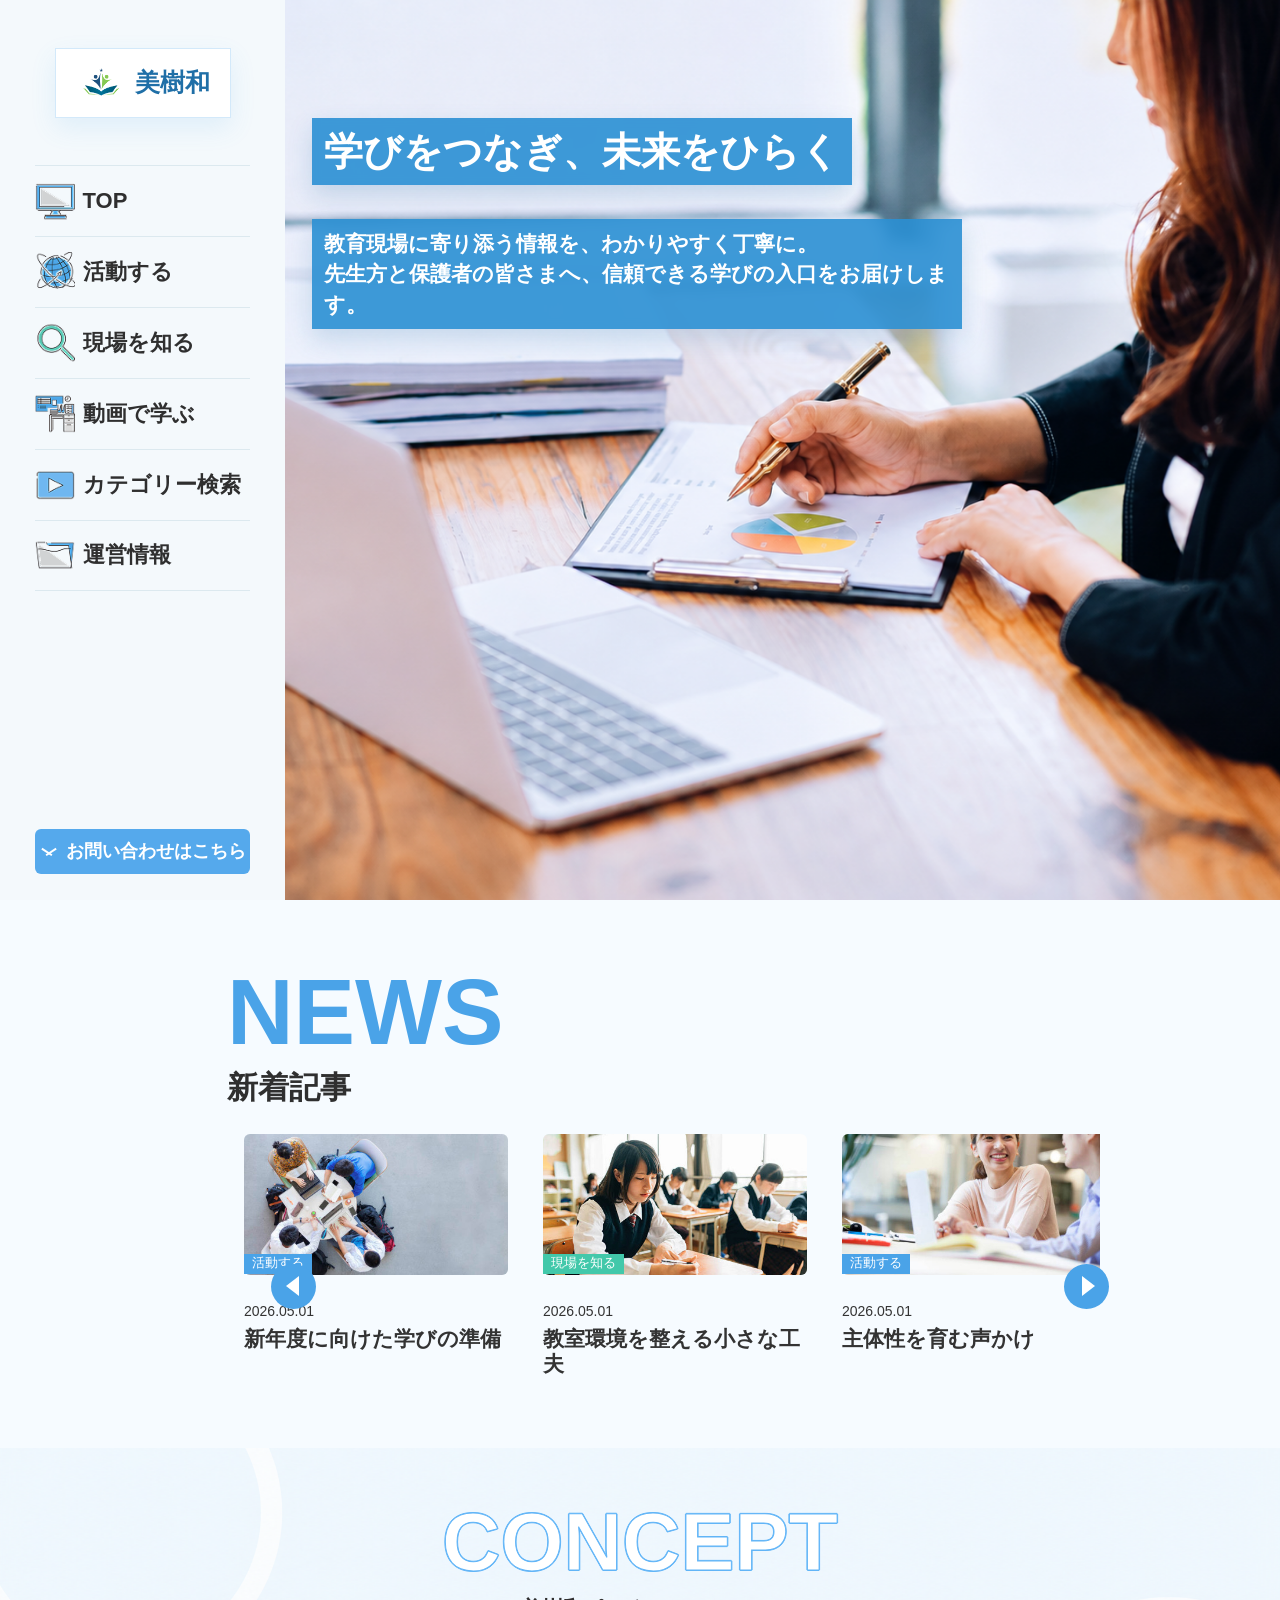
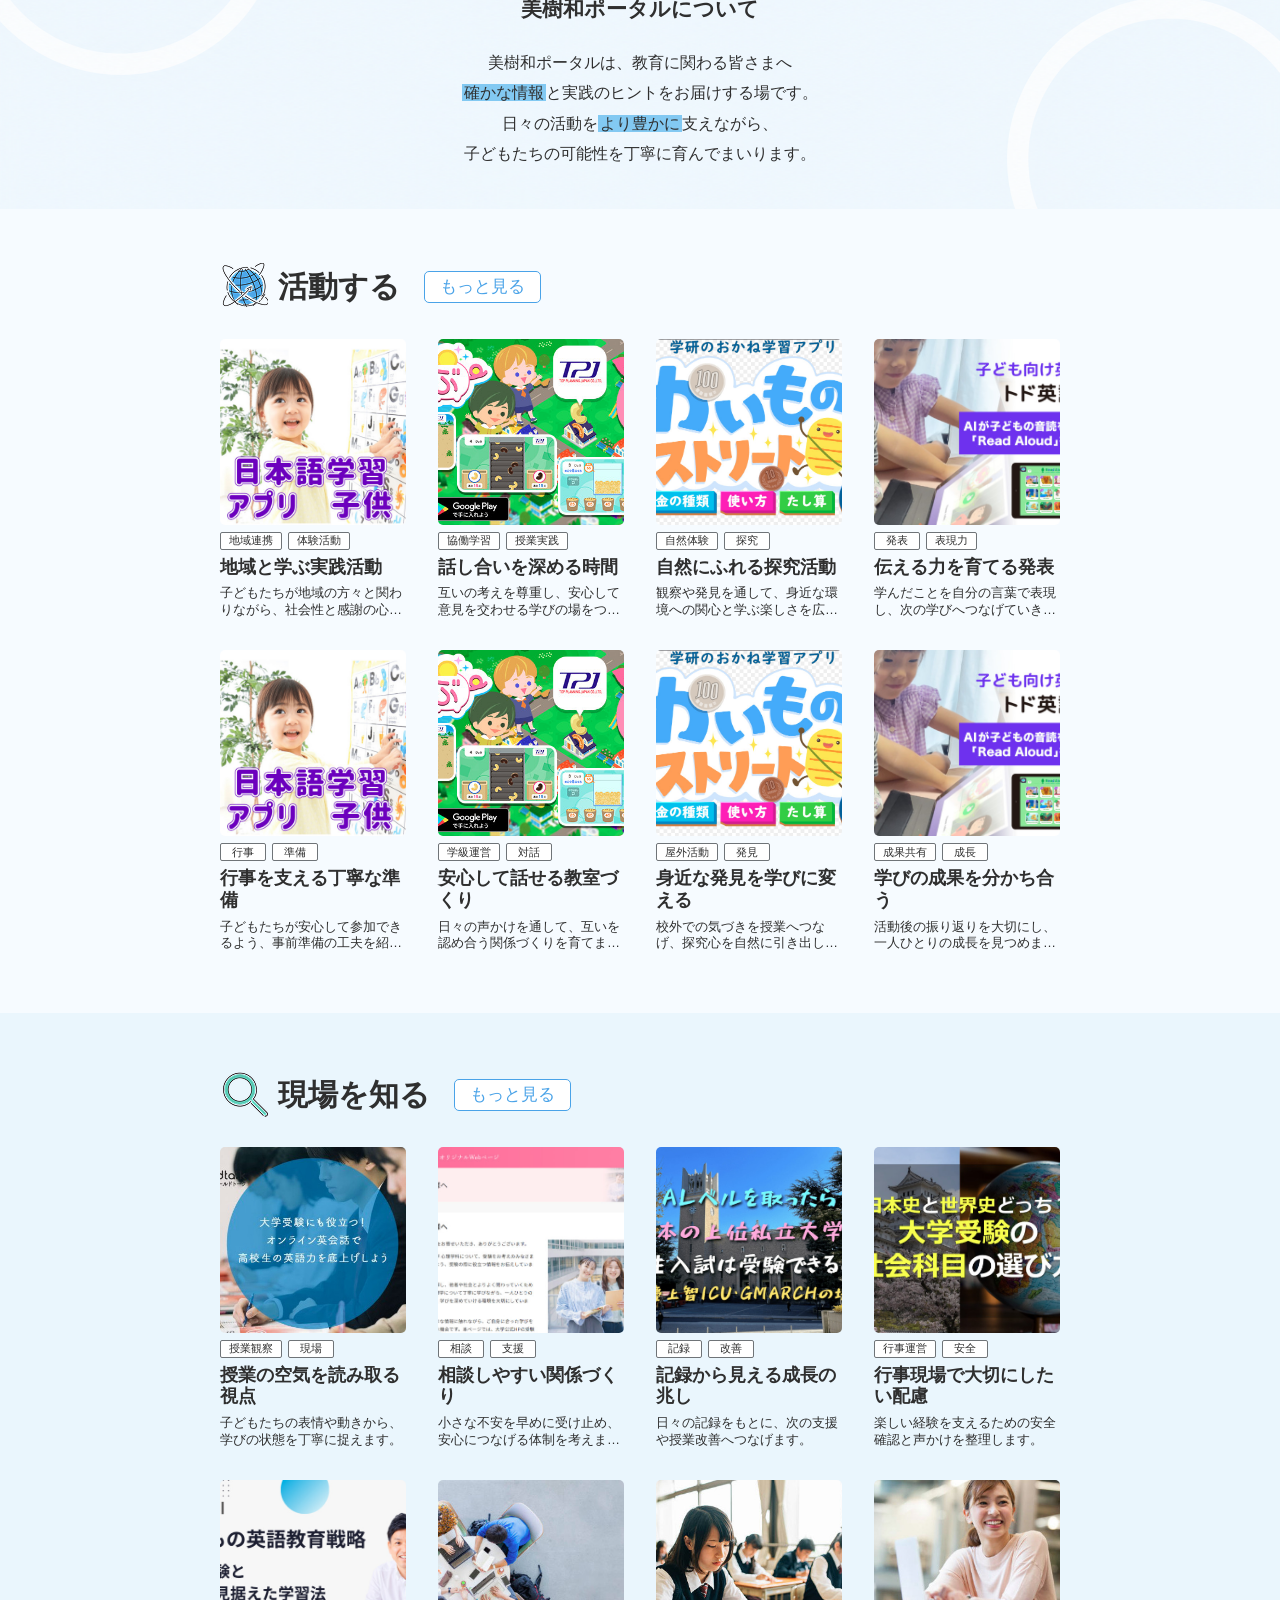
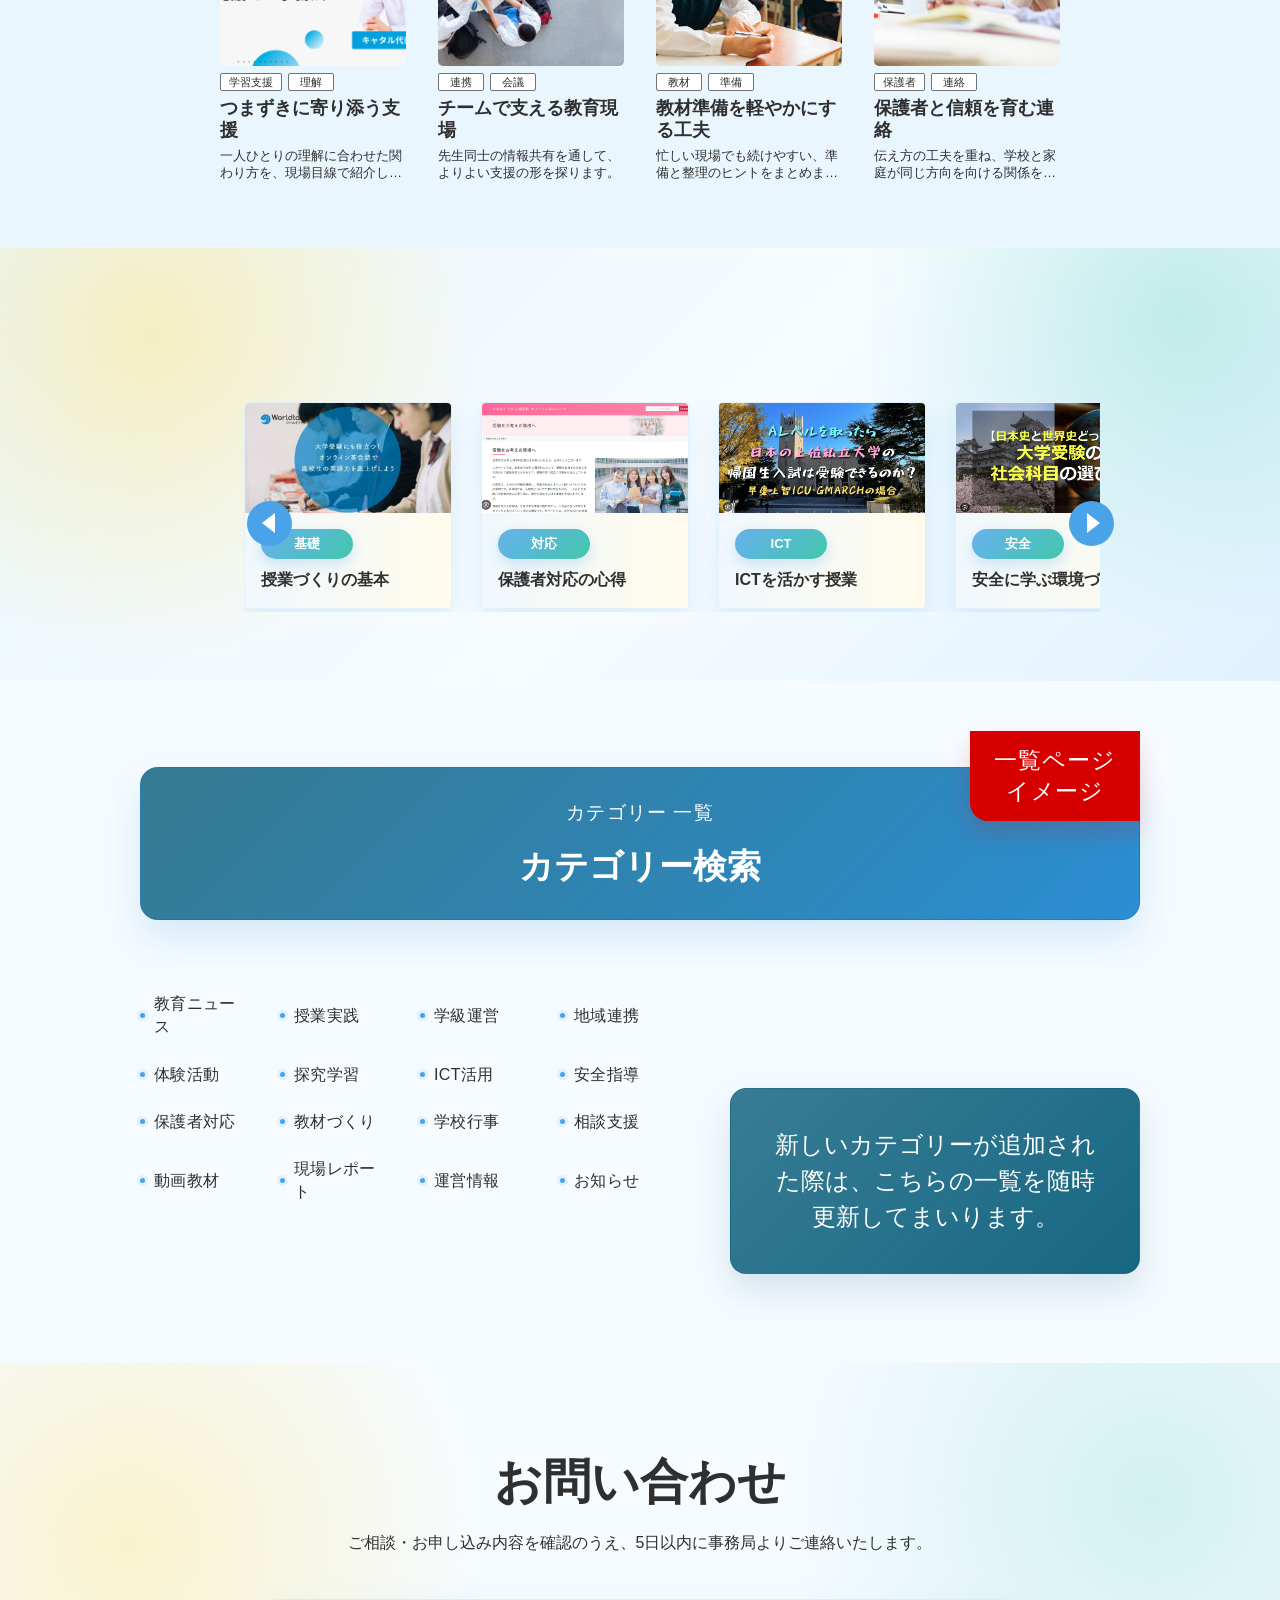
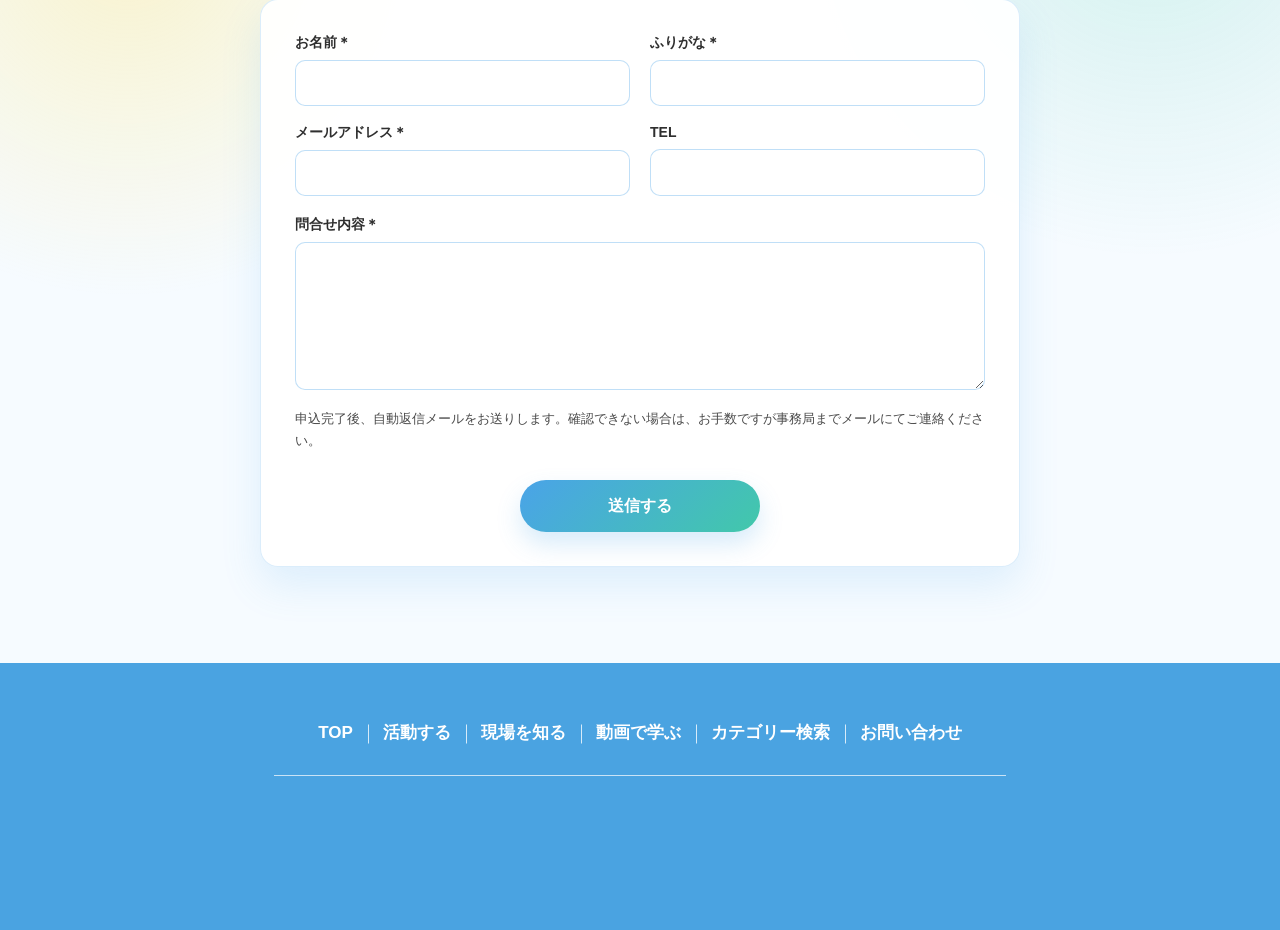
==== commit 2290a08e: "fixed sp responsive" ====
--- a/index.html
+++ b/index.html
@@ -40,7 +40,7 @@
             </a>
             <a class="nav-link" href="#category">
               <img src="image/icon-folder.png" alt="" width="48" height="48">
-              <span>カテゴリー一覧</span>
+              <span>カテゴリー検索</span>
             </a>
             <a class="nav-link" href="#info">
               <img src="image/icon-file.png" alt="" width="48" height="48">
@@ -225,6 +225,188 @@
                 <p>学んだことを自分の言葉で表現し、次の学びへつなげていきます。</p>
               </a>
             </article>
+
+            <article class="activity-card">
+              <a href="#">
+                <figure class="activity-image-holder" data-image-base="concept-1">
+                  <img alt="行事準備に取り組む様子" loading="lazy">
+                </figure>
+                <div class="activity-tags" aria-label="記事ラベル">
+                  <span>行事</span>
+                  <span>準備</span>
+                </div>
+                <h3>行事を支える丁寧な準備</h3>
+                <p>子どもたちが安心して参加できるよう、事前準備の工夫を紹介します。</p>
+              </a>
+            </article>
+
+            <article class="activity-card">
+              <a href="#">
+                <figure class="activity-image-holder" data-image-base="concept-2">
+                  <img alt="学び合いを進める教室" loading="lazy">
+                </figure>
+                <div class="activity-tags" aria-label="記事ラベル">
+                  <span>学級運営</span>
+                  <span>対話</span>
+                </div>
+                <h3>安心して話せる教室づくり</h3>
+                <p>日々の声かけを通して、互いを認め合う関係づくりを育てます。</p>
+              </a>
+            </article>
+
+            <article class="activity-card">
+              <a href="#">
+                <figure class="activity-image-holder" data-image-base="concept-3">
+                  <img alt="屋外活動で学ぶ様子" loading="lazy">
+                </figure>
+                <div class="activity-tags" aria-label="記事ラベル">
+                  <span>屋外活動</span>
+                  <span>発見</span>
+                </div>
+                <h3>身近な発見を学びに変える</h3>
+                <p>校外での気づきを授業へつなげ、探究心を自然に引き出します。</p>
+              </a>
+            </article>
+
+            <article class="activity-card">
+              <a href="#">
+                <figure class="activity-image-holder" data-image-base="concept-4">
+                  <img alt="子どもたちの発表活動" loading="lazy">
+                </figure>
+                <div class="activity-tags" aria-label="記事ラベル">
+                  <span>成果共有</span>
+                  <span>成長</span>
+                </div>
+                <h3>学びの成果を分かち合う</h3>
+                <p>活動後の振り返りを大切にし、一人ひとりの成長を見つめます。</p>
+              </a>
+            </article>
+          </div>
+        </div>
+      </section>
+
+      <section class="field-section" id="field" aria-labelledby="field-title">
+        <div class="activity-inner">
+          <header class="activity-heading field-heading">
+            <div class="activity-title-group">
+              <img src="image/icon-search.png" alt="" width="48" height="48">
+              <h2 id="field-title">現場を知る</h2>
+            </div>
+            <a class="activity-more" href="#field-list">もっと見る</a>
+          </header>
+
+          <div class="activity-grid" id="field-list">
+            <article class="activity-card">
+              <a href="#">
+                <figure class="activity-image-holder" data-image-base="school-1">
+                  <img alt="教室の様子を見守る先生" loading="lazy">
+                </figure>
+                <div class="activity-tags" aria-label="記事ラベル">
+                  <span>授業観察</span>
+                  <span>現場</span>
+                </div>
+                <h3>授業の空気を読み取る視点</h3>
+                <p>子どもたちの表情や動きから、学びの状態を丁寧に捉えます。</p>
+              </a>
+            </article>
+
+            <article class="activity-card">
+              <a href="#">
+                <figure class="activity-image-holder" data-image-base="school-2">
+                  <img alt="学校での相談風景" loading="lazy">
+                </figure>
+                <div class="activity-tags" aria-label="記事ラベル">
+                  <span>相談</span>
+                  <span>支援</span>
+                </div>
+                <h3>相談しやすい関係づくり</h3>
+                <p>小さな不安を早めに受け止め、安心につなげる体制を考えます。</p>
+              </a>
+            </article>
+
+            <article class="activity-card">
+              <a href="#">
+                <figure class="activity-image-holder" data-image-base="school-3">
+                  <img alt="資料を確認する教育現場" loading="lazy">
+                </figure>
+                <div class="activity-tags" aria-label="記事ラベル">
+                  <span>記録</span>
+                  <span>改善</span>
+                </div>
+                <h3>記録から見える成長の兆し</h3>
+                <p>日々の記録をもとに、次の支援や授業改善へつなげます。</p>
+              </a>
+            </article>
+
+            <article class="activity-card">
+              <a href="#">
+                <figure class="activity-image-holder" data-image-base="school-4">
+                  <img alt="学校行事の現場" loading="lazy">
+                </figure>
+                <div class="activity-tags" aria-label="記事ラベル">
+                  <span>行事運営</span>
+                  <span>安全</span>
+                </div>
+                <h3>行事現場で大切にしたい配慮</h3>
+                <p>楽しい経験を支えるための安全確認と声かけを整理します。</p>
+              </a>
+            </article>
+
+            <article class="activity-card">
+              <a href="#">
+                <figure class="activity-image-holder" data-image-base="school-5">
+                  <img alt="子どもたちの学習風景" loading="lazy">
+                </figure>
+                <div class="activity-tags" aria-label="記事ラベル">
+                  <span>学習支援</span>
+                  <span>理解</span>
+                </div>
+                <h3>つまずきに寄り添う支援</h3>
+                <p>一人ひとりの理解に合わせた関わり方を、現場目線で紹介します。</p>
+              </a>
+            </article>
+
+            <article class="activity-card">
+              <a href="#">
+                <figure class="activity-image-holder" data-image-base="news-1">
+                  <img alt="先生同士の打ち合わせ" loading="lazy">
+                </figure>
+                <div class="activity-tags" aria-label="記事ラベル">
+                  <span>連携</span>
+                  <span>会議</span>
+                </div>
+                <h3>チームで支える教育現場</h3>
+                <p>先生同士の情報共有を通して、よりよい支援の形を探ります。</p>
+              </a>
+            </article>
+
+            <article class="activity-card">
+              <a href="#">
+                <figure class="activity-image-holder" data-image-base="news-2">
+                  <img alt="教材を準備する様子" loading="lazy">
+                </figure>
+                <div class="activity-tags" aria-label="記事ラベル">
+                  <span>教材</span>
+                  <span>準備</span>
+                </div>
+                <h3>教材準備を軽やかにする工夫</h3>
+                <p>忙しい現場でも続けやすい、準備と整理のヒントをまとめます。</p>
+              </a>
+            </article>
+
+            <article class="activity-card">
+              <a href="#">
+                <figure class="activity-image-holder" data-image-base="news-3">
+                  <img alt="保護者と学校の連携" loading="lazy">
+                </figure>
+                <div class="activity-tags" aria-label="記事ラベル">
+                  <span>保護者</span>
+                  <span>連絡</span>
+                </div>
+                <h3>保護者と信頼を育む連絡</h3>
+                <p>伝え方の工夫を重ね、学校と家庭が同じ方向を向ける関係を築きます。</p>
+              </a>
+            </article>
           </div>
         </div>
       </section>
@@ -315,90 +497,105 @@
         </div>
       </section>
 
-      <section class="faq-section" id="faq" aria-labelledby="faq-title">
-        <div class="faq-inner">
-          <header class="faq-heading">
-            <h2 id="faq-title">Q&amp;A</h2>
-            <p>よくあるご質問</p>
+      <section class="category-section" id="category" aria-labelledby="category-title">
+        <div class="category-inner">
+          <div class="category-reference-label" aria-hidden="true">
+            <span>一覧ページ</span>
+            <span>イメージ</span>
+          </div>
+
+          <header class="category-hero">
+            <p>カテゴリー 一覧</p>
+            <h2 id="category-title">カテゴリー検索</h2>
           </header>
 
-          <div class="faq-list" data-faq-list>
-            <article class="faq-item is-open">
-              <h3>
-                <button type="button" id="faq-question-1" aria-expanded="true" aria-controls="faq-answer-1">
-                  <span class="faq-question-mark">Q</span>
-                  <span class="faq-question-text">どなたでも利用できますか。</span>
-                  <span class="faq-icon" aria-hidden="true"></span>
-                </button>
-              </h3>
-              <div class="faq-answer" id="faq-answer-1" role="region" aria-labelledby="faq-question-1">
-                <p>
-                  <span>A</span>
-                  教育に関心のある方であれば、先生方、保護者の皆さま、地域の方々まで幅広くご覧いただけます。
-                </p>
-              </div>
-            </article>
-
-            <article class="faq-item">
-              <h3>
-                <button type="button" id="faq-question-2" aria-expanded="false" aria-controls="faq-answer-2">
-                  <span class="faq-question-mark">Q</span>
-                  <span class="faq-question-text">掲載内容はどのように更新されますか。</span>
-                  <span class="faq-icon" aria-hidden="true"></span>
-                </button>
-              </h3>
-              <div class="faq-answer" id="faq-answer-2" role="region" aria-labelledby="faq-question-2" hidden>
-                <p>
-                  <span>A</span>
-                  新着記事や動画は、現場で役立つテーマを中心に順次追加してまいります。
-                </p>
-              </div>
-            </article>
-
-            <article class="faq-item">
-              <h3>
-                <button type="button" id="faq-question-3" aria-expanded="false" aria-controls="faq-answer-3">
-                  <span class="faq-question-mark">Q</span>
-                  <span class="faq-question-text">動画はスマートフォンでも視聴できますか。</span>
-                  <span class="faq-icon" aria-hidden="true"></span>
-                </button>
-              </h3>
-              <div class="faq-answer" id="faq-answer-3" role="region" aria-labelledby="faq-question-3" hidden>
-                <p>
-                  <span>A</span>
-                  はい。スマートフォンでも読みやすく、視聴しやすい表示になるよう整えております。
-                </p>
-              </div>
-            </article>
-
-            <article class="faq-item">
-              <h3>
-                <button type="button" id="faq-question-4" aria-expanded="false" aria-controls="faq-answer-4">
-                  <span class="faq-question-mark">Q</span>
-                  <span class="faq-question-text">問い合わせはどこからできますか。</span>
-                  <span class="faq-icon" aria-hidden="true"></span>
-                </button>
-              </h3>
-              <div class="faq-answer" id="faq-answer-4" role="region" aria-labelledby="faq-question-4" hidden>
-                <p>
-                  <span>A</span>
-                  ページ下部のお問い合わせよりご連絡ください。内容を確認のうえ、丁寧に対応いたします。
-                </p>
-              </div>
-            </article>
+          <div class="category-layout">
+            <nav class="category-list" aria-label="カテゴリー検索">
+              <a href="#cat-news" id="cat-news">教育ニュース</a>
+              <a href="#cat-lesson" id="cat-lesson">授業実践</a>
+              <a href="#cat-class" id="cat-class">学級運営</a>
+              <a href="#cat-community" id="cat-community">地域連携</a>
+              <a href="#cat-activity" id="cat-activity">体験活動</a>
+              <a href="#cat-inquiry" id="cat-inquiry">探究学習</a>
+              <a href="#cat-ict" id="cat-ict">ICT活用</a>
+              <a href="#cat-safety" id="cat-safety">安全指導</a>
+              <a href="#cat-parent" id="cat-parent">保護者対応</a>
+              <a href="#cat-material" id="cat-material">教材づくり</a>
+              <a href="#cat-event" id="cat-event">学校行事</a>
+              <a href="#cat-support" id="cat-support">相談支援</a>
+              <a href="#cat-movie" id="cat-movie">動画教材</a>
+              <a href="#cat-report" id="cat-report">現場レポート</a>
+              <a href="#cat-info" id="cat-info">運営情報</a>
+              <a href="#cat-notice" id="cat-notice">お知らせ</a>
+              <a href="#cat-popular" id="cat-popular">よく読まれている記事</a>
+            </nav>
+
+            <aside class="category-note">
+              <p>新しいカテゴリーが追加された際は、こちらの一覧を随時更新してまいります。</p>
+            </aside>
           </div>
         </div>
       </section>
+
+      <section class="contact-section" id="contact" aria-labelledby="contact-title">
+        <div class="contact-inner">
+          <header class="contact-heading">
+            <h2 id="contact-title">お問い合わせ</h2>
+            <p>ご相談・お申し込み内容を確認のうえ、5日以内に事務局よりご連絡いたします。</p>
+          </header>
+
+          <form class="contact-form" action="https://formsubmit.co/tomohhu0@gmail.com" method="POST">
+            <input type="hidden" name="_cc" value="migiwa-portal@gmail.com">
+            <input type="hidden" name="_subject" value="美樹和ポータルへのお問い合わせ">
+            <input type="hidden" name="_template" value="table">
+            <input type="hidden" name="_autoresponse" value="このたびは美樹和ポータルへお問い合わせいただき、誠にありがとうございます。申込完了の自動返信メールとして、本メールをお送りしております。内容を確認のうえ、5日以内に何らかのご連絡を差し上げます。これらのメールの確認ができない場合は、お手数ですが事務局までメールにてご連絡ください。">
+            <input type="text" name="_honey" class="form-honey" tabindex="-1" autocomplete="off">
+
+            <div class="form-grid">
+              <label>
+                <span>お名前＊</span>
+                <input type="text" name="お名前" autocomplete="name" required>
+              </label>
+
+              <label>
+                <span>ふりがな＊</span>
+                <input type="text" name="ふりがな" required>
+              </label>
+
+              <label>
+                <span>メールアドレス＊</span>
+                <input type="email" name="email" autocomplete="email" required>
+              </label>
+
+              <label>
+                <span>TEL</span>
+                <input type="tel" name="TEL" autocomplete="tel">
+              </label>
+            </div>
+
+            <label class="form-message">
+              <span>問合せ内容＊</span>
+              <textarea name="問合せ内容" rows="7" required></textarea>
+            </label>
+
+            <p class="form-note">
+              申込完了後、自動返信メールをお送りします。確認できない場合は、お手数ですが事務局までメールにてご連絡ください。
+            </p>
+
+            <button class="form-submit" type="submit">送信する</button>
+          </form>
+        </div>
+      </section>
     </main>
 
-    <footer class="site-footer" id="contact">
+    <footer class="site-footer">
       <div class="footer-inner">
         <nav class="footer-nav" aria-label="フッターナビゲーション">
           <a href="#top">TOP</a>
           <a href="#activity">活動する</a>
           <a href="#field">現場を知る</a>
           <a href="#movie">動画で学ぶ</a>
-          <a href="#category">カテゴリー一覧</a>
+          <a href="#category">カテゴリー検索</a>
           <a href="#contact">お問い合わせ</a>
         </nav>
 
--- a/css/index.css
+++ b/css/index.css
@@ -108,7 +108,7 @@
   min-height: 71px;
   gap: 8px;
   border-top: 1px solid var(--line);
-  font-size: clamp(20px, 2vw, 25px);
+  font-size: clamp(17px, 1.75vw, 22px);
   font-weight: 600;
   line-height: 1.25;
   transition: color 160ms ease, transform 160ms ease;
@@ -496,11 +496,11 @@
 .concept-copy {
   margin: clamp(24px, 2.35vw, 28px) 0 0;
   color: #2f2f2f;
-  font-size: clamp(22px, 2.2vw, 27px);
-  font-weight: 700;
-  line-height: 1.48;
+  font-size: clamp(14px, 1.35vw, 16px);
+  font-weight: 500;
+  line-height: 1.9;
   letter-spacing: 0;
-  text-align: left;
+  text-align: center;
   overflow-wrap: anywhere;
 }
 
@@ -515,6 +515,16 @@
   background: #f6fbff;
   padding: clamp(39px, 4.25vw, 54px) 20px clamp(42px, 4.8vw, 61px);
   overflow: hidden;
+}
+
+.field-section {
+  background: #eaf6fd;
+  padding: clamp(46px, 4.6vw, 58px) 20px clamp(52px, 5.2vw, 66px);
+  overflow: hidden;
+}
+
+.field-heading {
+  color: #2f2f2f;
 }
 
 .activity-inner {
@@ -866,6 +876,140 @@
   right: clamp(22px, 2.6vw, 26px);
 }
 
+.category-section {
+  background: #f6fbff;
+  padding: clamp(64px, 6.8vw, 86px) 20px clamp(70px, 7vw, 90px);
+  overflow: hidden;
+}
+
+.category-inner {
+  position: relative;
+  width: min(100%, var(--site-wide-width));
+  margin: 0 auto;
+}
+
+.category-reference-label {
+  position: absolute;
+  top: -36px;
+  right: 0;
+  display: grid;
+  place-items: center;
+  min-width: 170px;
+  min-height: 74px;
+  padding: 14px 18px;
+  border-radius: 0 0 0 18px;
+  background: #d70000;
+  color: #ffffff;
+  font-size: clamp(18px, 1.8vw, 23px);
+  font-weight: 500;
+  line-height: 1.35;
+  letter-spacing: 0.04em;
+  text-align: center;
+  box-shadow: 0 12px 24px rgba(215, 0, 0, 0.16);
+  z-index: 1;
+}
+
+.category-reference-label span {
+  display: block;
+}
+
+.category-hero {
+  display: grid;
+  place-items: center;
+  min-height: clamp(130px, 12vw, 156px);
+  padding: 28px 24px;
+  border: 1px solid rgba(19, 97, 128, 0.28);
+  border-radius: 18px;
+  background:
+    linear-gradient(135deg, rgba(255, 255, 255, 0.13), transparent),
+    linear-gradient(135deg, #176783, #2b8fd3);
+  color: #ffffff;
+  text-align: center;
+  box-shadow: 0 18px 36px rgba(43, 143, 211, 0.16);
+}
+
+.category-hero p {
+  margin: 0;
+  font-size: clamp(16px, 1.55vw, 19px);
+  font-weight: 500;
+  letter-spacing: 0.06em;
+}
+
+.category-hero h2 {
+  margin: 10px 0 0;
+  font-size: clamp(25px, 3vw, 34px);
+  font-weight: 700;
+  line-height: 1.2;
+}
+
+.category-layout {
+  display: grid;
+  grid-template-columns: minmax(0, 1fr) minmax(260px, 410px);
+  gap: clamp(36px, 5vw, 64px);
+  align-items: end;
+  margin-top: clamp(48px, 6vw, 72px);
+}
+
+.category-list {
+  display: grid;
+  grid-template-columns: repeat(4, minmax(0, 1fr));
+  gap: clamp(16px, 2.2vw, 24px) clamp(20px, 3vw, 34px);
+}
+
+.category-list a {
+  position: relative;
+  display: inline-flex;
+  align-items: center;
+  min-width: 0;
+  color: #2f2f2f;
+  font-size: clamp(14px, 1.25vw, 16px);
+  font-weight: 400;
+  line-height: 1.45;
+  letter-spacing: 0.02em;
+  transition: color 160ms ease, transform 160ms ease, background-color 160ms ease;
+}
+
+.category-list a::before {
+  content: "";
+  width: 5px;
+  height: 5px;
+  margin-right: 9px;
+  border-radius: 50%;
+  background: #4aa3e8;
+  box-shadow: 0 0 0 3px rgba(74, 163, 232, 0.12);
+  flex: 0 0 auto;
+}
+
+.category-list a:hover,
+.category-list a:focus-visible {
+  color: #1477b9;
+  transform: translateX(4px);
+}
+
+.category-list a:focus-visible {
+  outline: 3px solid rgba(74, 163, 232, 0.35);
+  outline-offset: 5px;
+}
+
+.category-note {
+  padding: clamp(28px, 3vw, 38px);
+  border: 1px solid rgba(19, 97, 128, 0.26);
+  border-radius: 16px;
+  background:
+    linear-gradient(135deg, rgba(255, 255, 255, 0.14), transparent),
+    #176783;
+  color: #ffffff;
+  box-shadow: 0 16px 34px rgba(23, 103, 131, 0.16);
+}
+
+.category-note p {
+  margin: 0;
+  font-size: clamp(18px, 2vw, 24px);
+  font-weight: 500;
+  line-height: 1.5;
+  text-align: center;
+}
+
 .faq-section {
   background: #f6fbff;
   padding: clamp(76px, 7.8vw, 100px) 20px clamp(82px, 7.8vw, 100px);
@@ -1042,6 +1186,135 @@
   font-size: clamp(15px, 1.45vw, 17px);
   font-weight: 700;
   line-height: 1;
+}
+
+.contact-section {
+  background:
+    radial-gradient(circle at 10% 20%, rgba(255, 227, 111, 0.34), transparent 26%),
+    radial-gradient(circle at 90% 15%, rgba(66, 200, 170, 0.2), transparent 26%),
+    #f6fbff;
+  padding: clamp(72px, 7vw, 92px) 20px clamp(78px, 7.5vw, 98px);
+  overflow: hidden;
+}
+
+.contact-inner {
+  width: min(100%, 760px);
+  margin: 0 auto;
+}
+
+.contact-heading {
+  text-align: center;
+}
+
+.contact-heading h2 {
+  margin: 0;
+  color: #2f2f2f;
+  font-size: clamp(34px, 4vw, 48px);
+  font-weight: 700;
+  line-height: 1.2;
+}
+
+.contact-heading p {
+  margin: 18px auto 0;
+  color: #2f2f2f;
+  font-size: clamp(14px, 1.45vw, 16px);
+  font-weight: 500;
+  line-height: 1.8;
+}
+
+.contact-form {
+  margin-top: clamp(30px, 3.5vw, 42px);
+  padding: clamp(24px, 3.2vw, 34px);
+  border: 1px solid rgba(74, 163, 232, 0.2);
+  border-radius: 18px;
+  background: rgba(255, 255, 255, 0.92);
+  box-shadow: 0 18px 40px rgba(74, 163, 232, 0.14);
+}
+
+.form-grid {
+  display: grid;
+  grid-template-columns: repeat(2, minmax(0, 1fr));
+  gap: 18px 20px;
+}
+
+.contact-form label {
+  display: grid;
+  gap: 8px;
+  min-width: 0;
+  color: #2f2f2f;
+  font-size: 14px;
+  font-weight: 600;
+}
+
+.contact-form input,
+.contact-form textarea {
+  width: 100%;
+  min-height: 46px;
+  padding: 12px 14px;
+  border: 1px solid rgba(74, 163, 232, 0.35);
+  border-radius: 10px;
+  background: #ffffff;
+  color: #2f2f2f;
+  font: inherit;
+  font-weight: 400;
+  outline: none;
+  transition: border-color 160ms ease, box-shadow 160ms ease;
+}
+
+.contact-form textarea {
+  resize: vertical;
+  min-height: 148px;
+}
+
+.contact-form input:focus,
+.contact-form textarea:focus {
+  border-color: #4aa3e8;
+  box-shadow: 0 0 0 4px rgba(74, 163, 232, 0.15);
+}
+
+.form-message {
+  margin-top: 20px;
+}
+
+.form-note {
+  margin: 18px 0 0;
+  color: #4a4a4a;
+  font-size: 13px;
+  line-height: 1.7;
+}
+
+.form-submit {
+  display: flex;
+  align-items: center;
+  justify-content: center;
+  width: min(240px, 100%);
+  min-height: 52px;
+  margin: 28px auto 0;
+  border: 0;
+  border-radius: 999px;
+  background: linear-gradient(135deg, #4aa3e8, #42c8aa);
+  color: #ffffff;
+  cursor: pointer;
+  font: inherit;
+  font-size: 16px;
+  font-weight: 700;
+  box-shadow: 0 12px 24px rgba(74, 163, 232, 0.22);
+  transition: transform 180ms ease, box-shadow 180ms ease;
+}
+
+.form-submit:hover,
+.form-submit:focus-visible {
+  transform: translateY(-2px);
+  box-shadow: 0 16px 30px rgba(74, 163, 232, 0.28);
+}
+
+.form-submit:focus-visible {
+  outline: 3px solid rgba(74, 163, 232, 0.35);
+  outline-offset: 4px;
+}
+
+.form-honey {
+  display: none;
 }
 
 .site-footer {
@@ -1203,7 +1476,7 @@
     border: 0;
     padding: 6px 8px;
     background: var(--sidebar-bg);
-    font-size: clamp(13px, 3vw, 16px);
+    font-size: clamp(12px, 2.8vw, 15px);
   }
 
   .contact-button {
@@ -1269,11 +1542,15 @@
   }
 
   .concept-copy {
-    font-size: clamp(20px, 3.4vw, 25px);
-    line-height: 1.55;
+    font-size: clamp(14px, 2vw, 16px);
+    line-height: 1.9;
   }
 
   .activity-section {
+    padding-inline: 24px;
+  }
+
+  .field-section {
     padding-inline: 24px;
   }
 
@@ -1321,6 +1598,28 @@
     right: 20px;
   }
 
+  .category-layout {
+    grid-template-columns: 1fr;
+    align-items: stretch;
+    gap: 36px;
+  }
+
+  .category-list {
+    grid-template-columns: repeat(3, minmax(0, 1fr));
+  }
+
+  .category-note {
+    width: min(100%, 520px);
+    margin-left: auto;
+  }
+
+  .category-reference-label {
+    top: -28px;
+    min-width: 148px;
+    min-height: 64px;
+    font-size: 18px;
+  }
+
   .faq-section {
     padding-top: 66px;
     padding-bottom: 72px;
@@ -1328,6 +1627,10 @@
 
   .faq-inner {
     width: min(100%, 560px);
+  }
+
+  .contact-inner {
+    width: min(100%, 640px);
   }
 
   .footer-inner {
@@ -1360,6 +1663,7 @@
     grid-template-columns: var(--nav-icon-size) minmax(0, 1fr);
     min-height: 52px;
     padding-inline: 7px;
+    font-size: clamp(11px, 3.4vw, 14px);
   }
 
   .contact-button {
@@ -1433,8 +1737,8 @@
 
   .concept-copy {
     margin-top: 24px;
-    font-size: clamp(18px, 5.8vw, 23px);
-    line-height: 1.62;
+    font-size: 14px;
+    line-height: 1.9;
   }
 
   .concept-copy br {
@@ -1443,6 +1747,10 @@
 
   .activity-section {
     padding: 38px 18px 44px;
+  }
+
+  .field-section {
+    padding: 40px 18px 48px;
   }
 
   .activity-heading {
@@ -1559,6 +1867,51 @@
     right: 8px;
   }
 
+  .category-section {
+    padding: 46px 18px 58px;
+  }
+
+  .category-hero {
+    min-height: 120px;
+    padding: 24px 18px;
+    border-radius: 14px;
+  }
+
+  .category-layout {
+    margin-top: 36px;
+    gap: 32px;
+  }
+
+  .category-list {
+    grid-template-columns: repeat(2, minmax(0, 1fr));
+    gap: 14px 14px;
+  }
+
+  .category-list a {
+    font-size: 13px;
+  }
+
+  .category-note {
+    padding: 24px 18px;
+    border-radius: 14px;
+  }
+
+  .category-note p {
+    font-size: 16px;
+  }
+
+  .category-reference-label {
+    position: static;
+    width: max-content;
+    min-width: 128px;
+    min-height: auto;
+    margin: 0 0 18px auto;
+    padding: 10px 14px;
+    border-radius: 12px;
+    font-size: 14px;
+    line-height: 1.35;
+  }
+
   .faq-section {
     padding: 58px 18px 66px;
   }
@@ -1598,6 +1951,36 @@
   .faq-answer p {
     font-size: 13px;
     line-height: 1.65;
+  }
+
+  .contact-section {
+    padding: 52px 18px 62px;
+  }
+
+  .contact-heading {
+    text-align: left;
+  }
+
+  .contact-heading h2 {
+    font-size: clamp(28px, 8vw, 36px);
+  }
+
+  .contact-heading p {
+    font-size: 14px;
+  }
+
+  .contact-form {
+    padding: 20px 16px 24px;
+    border-radius: 14px;
+  }
+
+  .form-grid {
+    grid-template-columns: 1fr;
+    gap: 16px;
+  }
+
+  .form-submit {
+    width: 100%;
   }
 
   .site-footer {
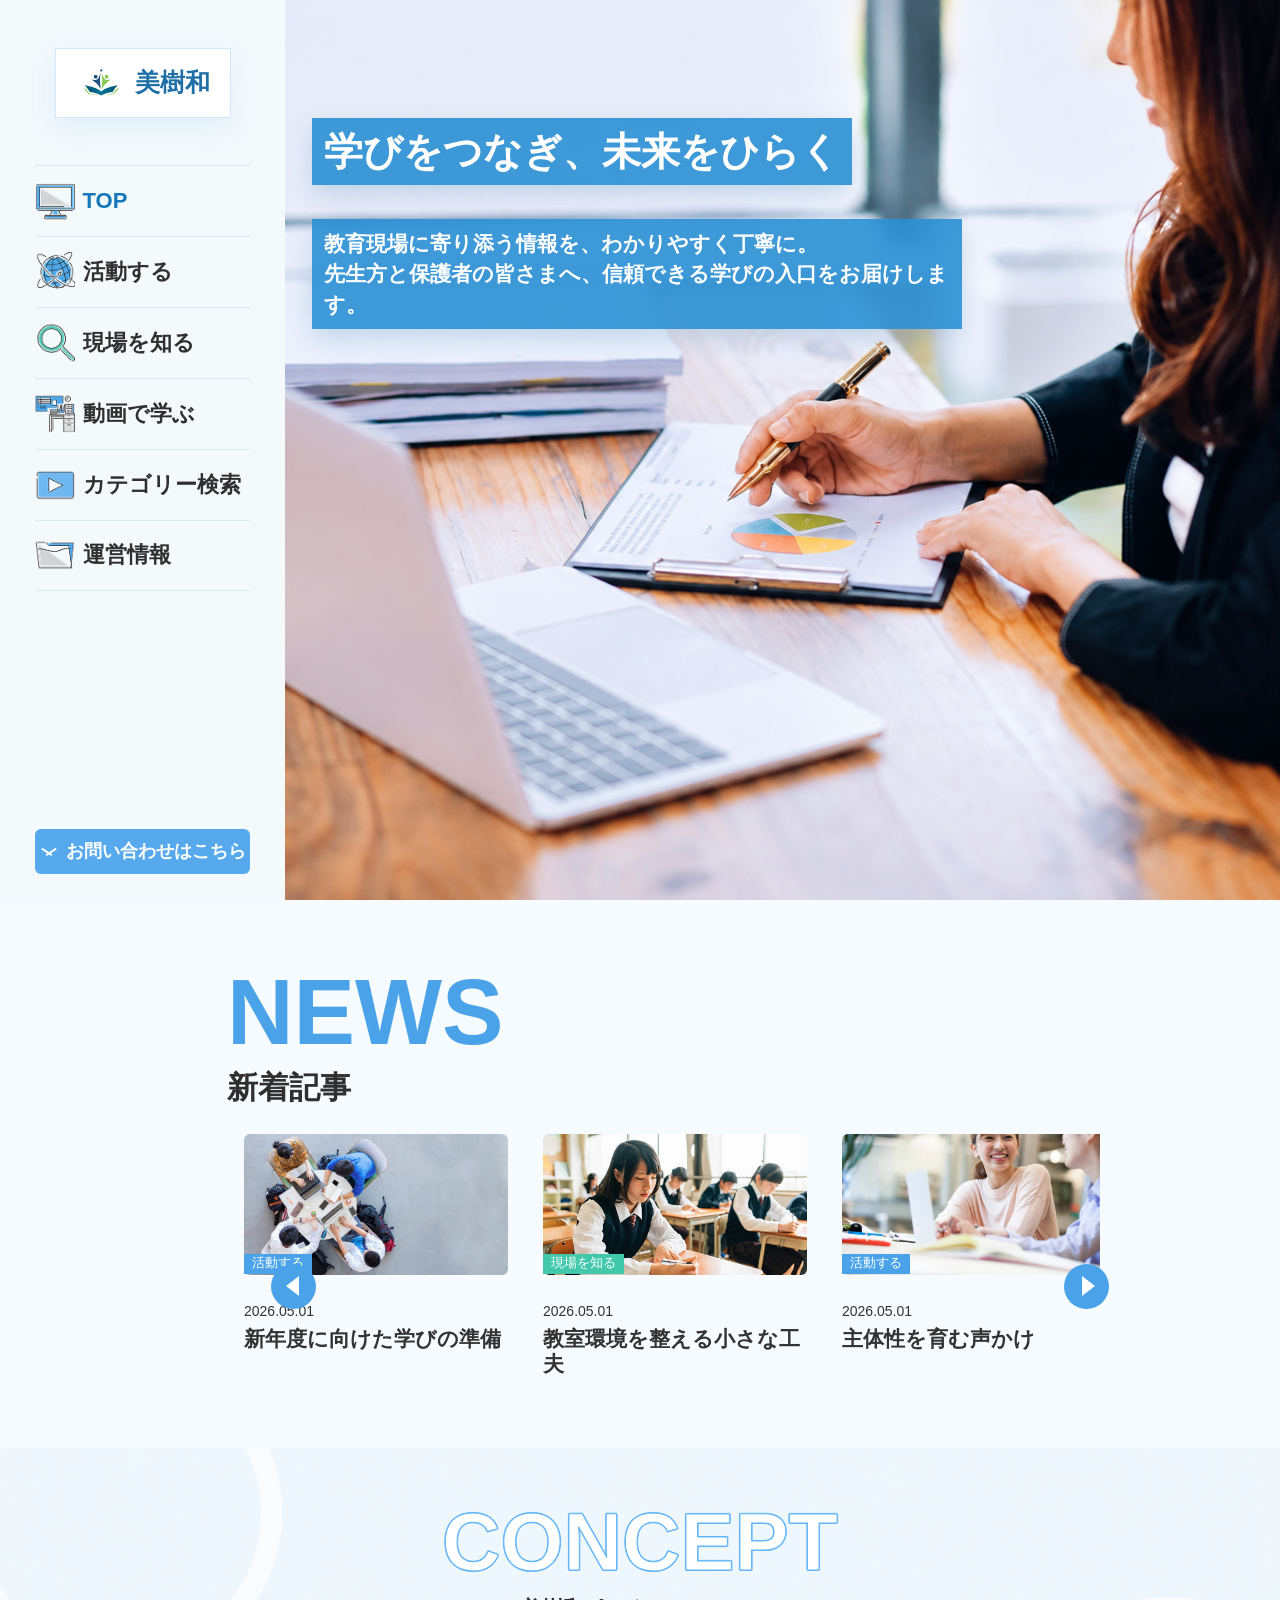
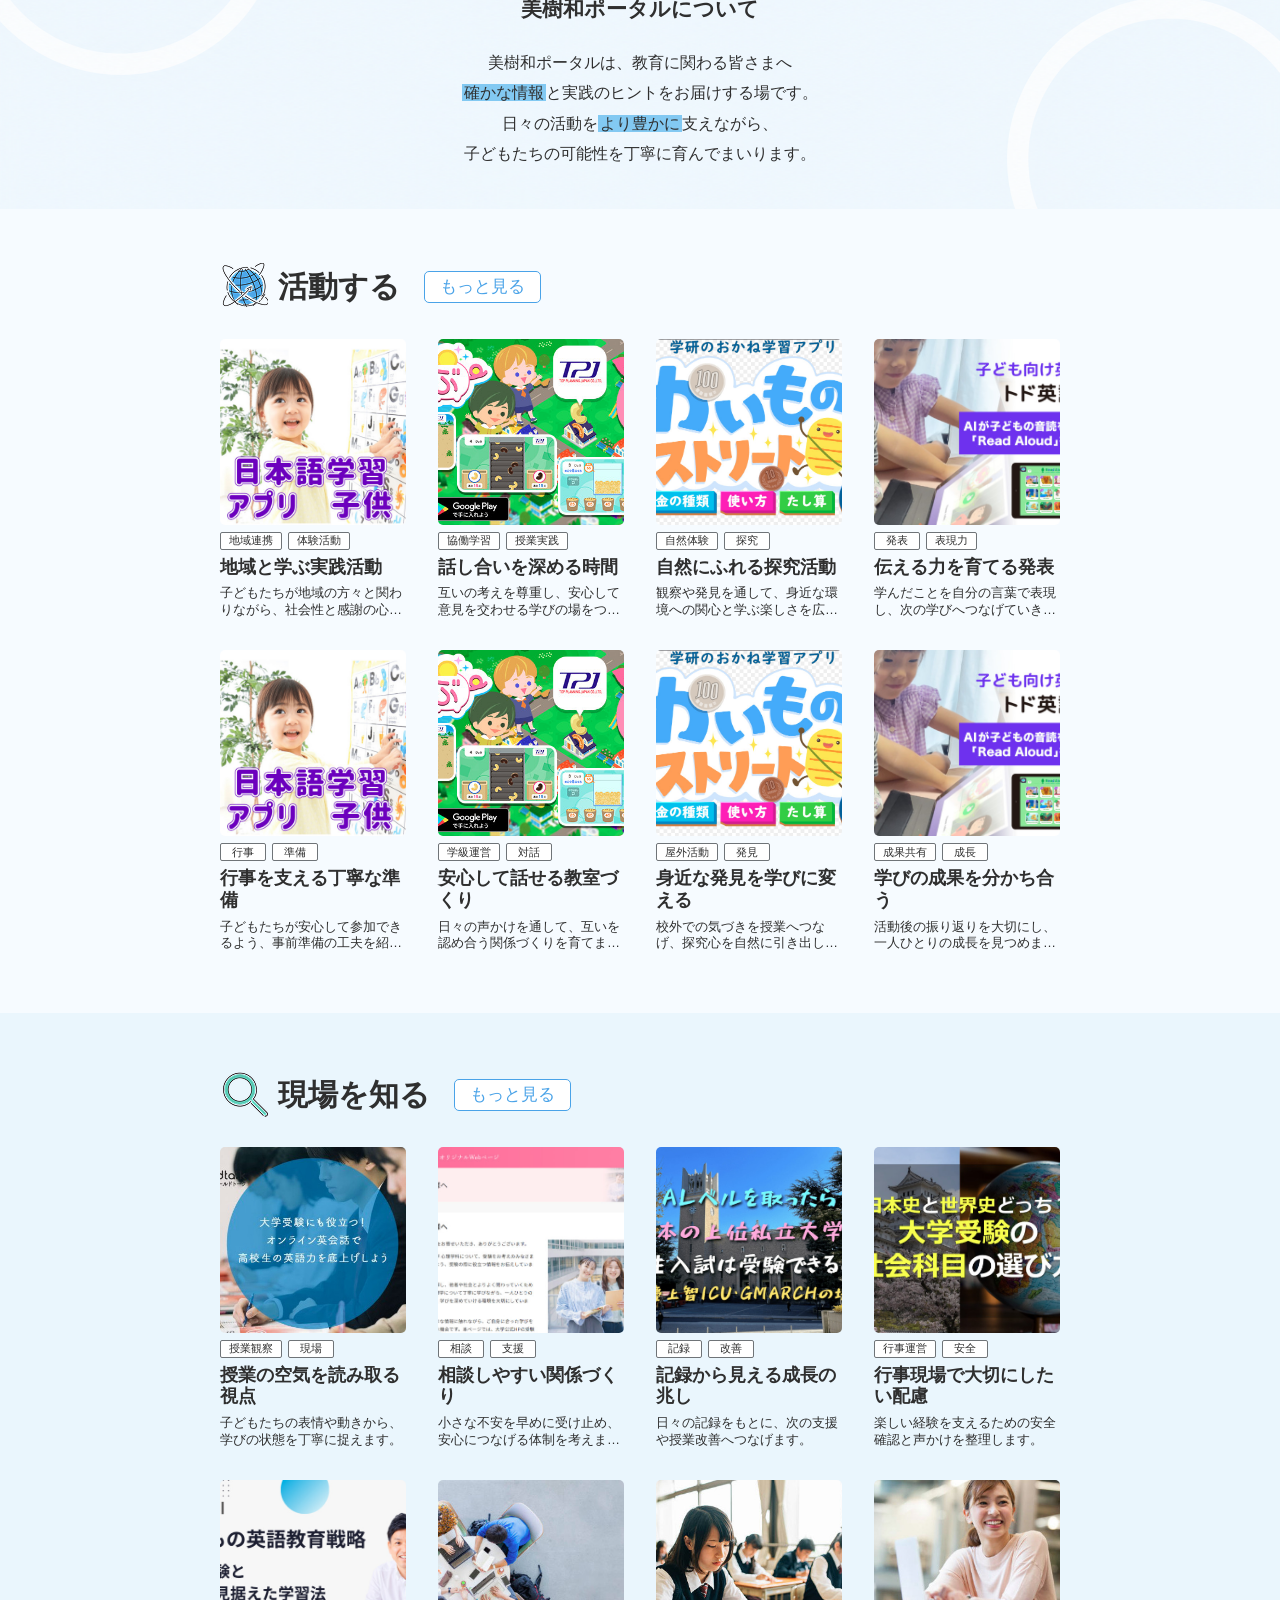
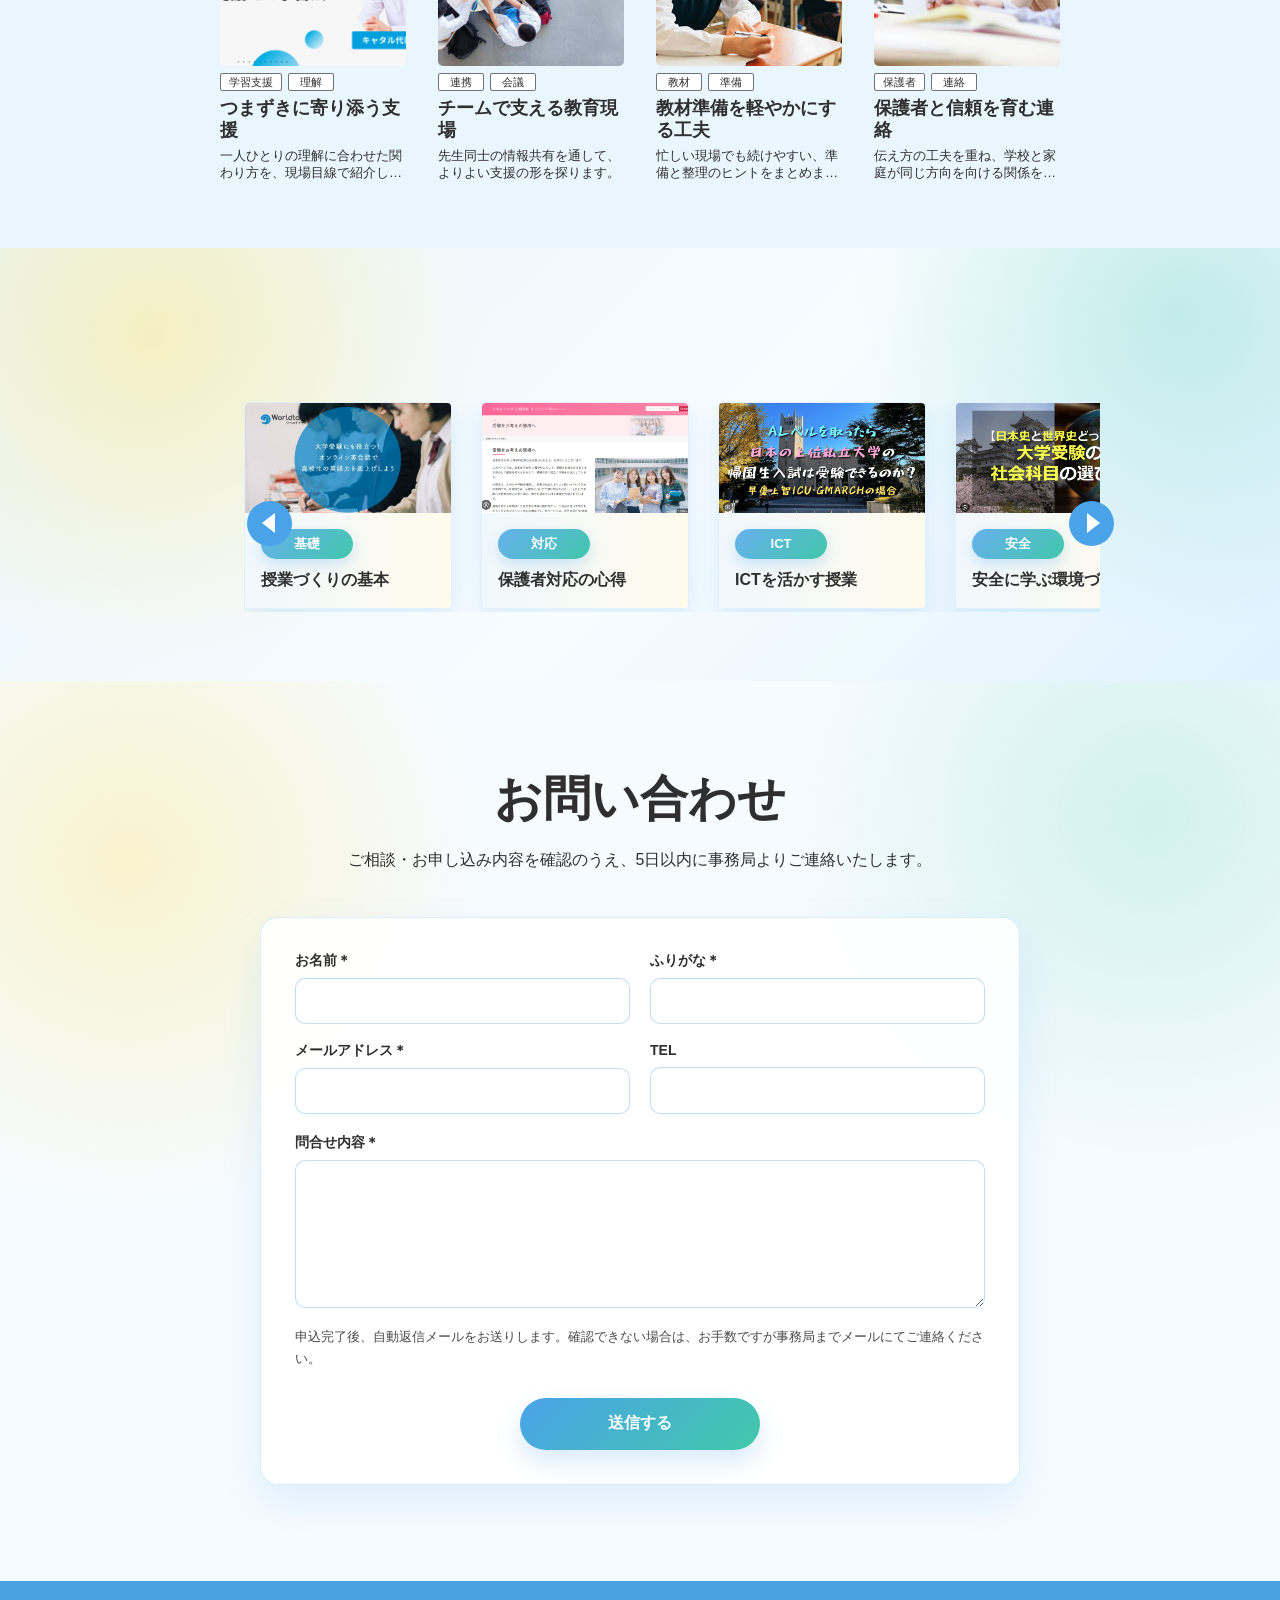
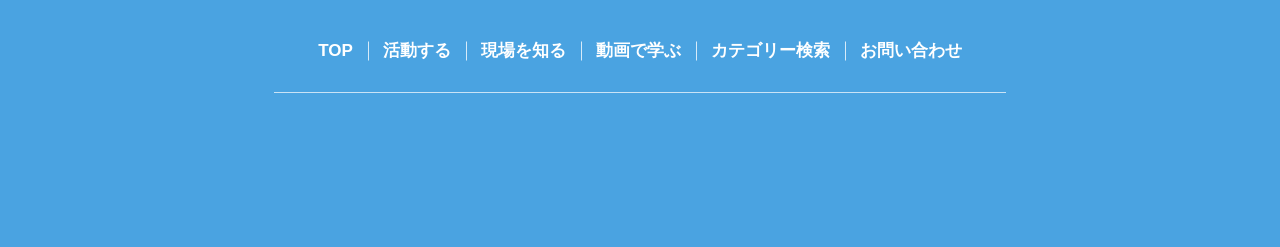
==== commit 56440c75: "fixed menu page" ====
--- a/index.html
+++ b/index.html
@@ -38,11 +38,11 @@
               <img src="image/icon-table.png" alt="" width="48" height="48">
               <span>動画で学ぶ</span>
             </a>
-            <a class="nav-link" href="#category">
+            <a class="nav-link" href="category.html">
               <img src="image/icon-folder.png" alt="" width="48" height="48">
               <span>カテゴリー検索</span>
             </a>
-            <a class="nav-link" href="#info">
+            <a class="nav-link" href="category.html#cat-info">
               <img src="image/icon-file.png" alt="" width="48" height="48">
               <span>運営情報</span>
             </a>
@@ -497,46 +497,6 @@
         </div>
       </section>
 
-      <section class="category-section" id="category" aria-labelledby="category-title">
-        <div class="category-inner">
-          <div class="category-reference-label" aria-hidden="true">
-            <span>一覧ページ</span>
-            <span>イメージ</span>
-          </div>
-
-          <header class="category-hero">
-            <p>カテゴリー 一覧</p>
-            <h2 id="category-title">カテゴリー検索</h2>
-          </header>
-
-          <div class="category-layout">
-            <nav class="category-list" aria-label="カテゴリー検索">
-              <a href="#cat-news" id="cat-news">教育ニュース</a>
-              <a href="#cat-lesson" id="cat-lesson">授業実践</a>
-              <a href="#cat-class" id="cat-class">学級運営</a>
-              <a href="#cat-community" id="cat-community">地域連携</a>
-              <a href="#cat-activity" id="cat-activity">体験活動</a>
-              <a href="#cat-inquiry" id="cat-inquiry">探究学習</a>
-              <a href="#cat-ict" id="cat-ict">ICT活用</a>
-              <a href="#cat-safety" id="cat-safety">安全指導</a>
-              <a href="#cat-parent" id="cat-parent">保護者対応</a>
-              <a href="#cat-material" id="cat-material">教材づくり</a>
-              <a href="#cat-event" id="cat-event">学校行事</a>
-              <a href="#cat-support" id="cat-support">相談支援</a>
-              <a href="#cat-movie" id="cat-movie">動画教材</a>
-              <a href="#cat-report" id="cat-report">現場レポート</a>
-              <a href="#cat-info" id="cat-info">運営情報</a>
-              <a href="#cat-notice" id="cat-notice">お知らせ</a>
-              <a href="#cat-popular" id="cat-popular">よく読まれている記事</a>
-            </nav>
-
-            <aside class="category-note">
-              <p>新しいカテゴリーが追加された際は、こちらの一覧を随時更新してまいります。</p>
-            </aside>
-          </div>
-        </div>
-      </section>
-
       <section class="contact-section" id="contact" aria-labelledby="contact-title">
         <div class="contact-inner">
           <header class="contact-heading">
@@ -595,7 +555,7 @@
           <a href="#activity">活動する</a>
           <a href="#field">現場を知る</a>
           <a href="#movie">動画で学ぶ</a>
-          <a href="#category">カテゴリー検索</a>
+          <a href="category.html">カテゴリー検索</a>
           <a href="#contact">お問い合わせ</a>
         </nav>
 
--- a/css/index.css
+++ b/css/index.css
@@ -122,6 +122,10 @@
 .nav-link:focus-visible {
   color: #1477b9;
   transform: translateX(4px);
+}
+
+.nav-link[aria-current="page"] {
+  color: #1477b9;
 }
 
 .nav-link:focus-visible,
@@ -1010,6 +1014,217 @@
   text-align: center;
 }
 
+.category-page {
+  background: #f6fbff;
+}
+
+.category-first-view {
+  align-items: stretch;
+  min-height: 100svh;
+}
+
+.category-page-main {
+  min-width: 0;
+  padding: clamp(44px, 5.5vw, 72px) clamp(22px, 4.8vw, 64px) clamp(62px, 6vw, 86px);
+  background:
+    radial-gradient(circle at 92% 8%, rgba(255, 227, 111, 0.36), transparent 27%),
+    linear-gradient(180deg, rgba(234, 246, 253, 0.9), rgba(246, 251, 255, 0.98)),
+    url("../image/concept-background.png");
+  background-position: center top;
+  background-size: cover;
+}
+
+.category-page-heading {
+  max-width: 780px;
+}
+
+.category-title-group {
+  display: inline-flex;
+  align-items: center;
+  gap: 10px;
+  min-width: 0;
+  padding: 8px 14px;
+  border: 1px solid rgba(74, 163, 232, 0.26);
+  border-radius: 999px;
+  background: rgba(255, 255, 255, 0.82);
+  color: #1477b9;
+  box-shadow: 0 10px 24px rgba(74, 163, 232, 0.12);
+}
+
+.category-title-group img {
+  width: clamp(30px, 3vw, 40px);
+  height: clamp(30px, 3vw, 40px);
+  object-fit: contain;
+  flex: 0 0 auto;
+}
+
+.category-title-group p {
+  margin: 0;
+  font-size: clamp(14px, 1.35vw, 16px);
+  font-weight: 700;
+  line-height: 1;
+}
+
+.category-page-heading h1 {
+  display: table;
+  margin: clamp(20px, 2.6vw, 30px) 0 0;
+  padding: 10px 14px 11px;
+  background: var(--panel-blue);
+  color: #ffffff;
+  font-size: clamp(31px, 3.05vw, 40px);
+  font-weight: 700;
+  line-height: 1.28;
+  letter-spacing: 0;
+  box-shadow: 0 14px 28px rgba(21, 102, 158, 0.18);
+}
+
+.category-page-lead {
+  display: table;
+  max-width: 680px;
+  margin: clamp(18px, 2.1vw, 24px) 0 0;
+  padding: 11px 14px;
+  background: rgba(43, 143, 211, 0.88);
+  color: #ffffff;
+  font-size: clamp(17px, 1.65vw, 21px);
+  font-weight: 700;
+  line-height: 1.45;
+  overflow-wrap: anywhere;
+  box-shadow: 0 10px 24px rgba(21, 102, 158, 0.16);
+}
+
+.category-index-panel {
+  display: grid;
+  grid-template-columns: repeat(4, minmax(0, 1fr));
+  gap: 10px;
+  max-width: 880px;
+  margin-top: clamp(30px, 3.4vw, 42px);
+}
+
+.category-index-panel a {
+  display: inline-flex;
+  align-items: center;
+  min-height: 42px;
+  padding: 8px 12px;
+  border: 1px solid rgba(74, 163, 232, 0.25);
+  border-radius: 5px;
+  background: rgba(255, 255, 255, 0.92);
+  color: #2f2f2f;
+  font-size: clamp(13px, 1.2vw, 15px);
+  font-weight: 600;
+  line-height: 1.25;
+  transition: color 160ms ease, background-color 160ms ease, transform 160ms ease;
+}
+
+.category-index-panel a::before {
+  content: "";
+  width: 6px;
+  height: 6px;
+  margin-right: 9px;
+  border-radius: 50%;
+  background: #42c8aa;
+  box-shadow: 0 0 0 3px rgba(66, 200, 170, 0.15);
+  flex: 0 0 auto;
+}
+
+.category-index-panel a:hover,
+.category-index-panel a:focus-visible {
+  background: #4aa3e8;
+  color: #ffffff;
+  transform: translateY(-2px);
+}
+
+.category-index-panel a:focus-visible,
+.category-search-card a:focus-visible {
+  outline: 3px solid rgba(74, 163, 232, 0.4);
+  outline-offset: 4px;
+}
+
+.category-card-grid {
+  display: grid;
+  grid-template-columns: repeat(4, minmax(0, 1fr));
+  gap: clamp(16px, 1.8vw, 22px);
+  width: 100%;
+  margin-top: clamp(28px, 3.2vw, 42px);
+}
+
+.category-search-card {
+  min-width: 0;
+}
+
+.category-search-card a {
+  display: grid;
+  grid-template-rows: auto 1fr;
+  height: 100%;
+  min-width: 0;
+  overflow: hidden;
+  border: 1px solid rgba(74, 163, 232, 0.2);
+  border-radius: 6px;
+  background: rgba(255, 255, 255, 0.94);
+  box-shadow: 0 14px 30px rgba(74, 163, 232, 0.14);
+  transition: transform 220ms ease, box-shadow 220ms ease;
+}
+
+.category-search-card a:hover {
+  transform: translateY(-6px);
+  box-shadow: 0 18px 34px rgba(74, 163, 232, 0.2);
+}
+
+.category-card-image {
+  width: 100%;
+  aspect-ratio: 16 / 10;
+  margin: 0;
+  overflow: hidden;
+  background: #d5d5d5;
+}
+
+.category-card-image img {
+  width: 100%;
+  height: 100%;
+  object-fit: cover;
+  opacity: 0;
+  transition: opacity 180ms ease, transform 420ms ease;
+}
+
+.category-card-image.is-loaded img {
+  opacity: 1;
+}
+
+.category-search-card a:hover .category-card-image img {
+  transform: scale(1.06);
+}
+
+.category-card-body {
+  display: grid;
+  align-content: start;
+  min-height: 170px;
+  padding: 17px 18px 20px;
+}
+
+.category-card-body span {
+  color: #2b8fd3;
+  font-size: 12px;
+  font-weight: 700;
+  line-height: 1;
+  letter-spacing: 0.08em;
+}
+
+.category-card-body h2 {
+  margin: 10px 0 0;
+  color: #2f2f2f;
+  font-size: clamp(19px, 1.8vw, 23px);
+  font-weight: 700;
+  line-height: 1.25;
+}
+
+.category-card-body p {
+  margin: 10px 0 0;
+  color: #4a4a4a;
+  font-size: clamp(13px, 1.2vw, 14px);
+  font-weight: 500;
+  line-height: 1.65;
+  overflow-wrap: anywhere;
+}
+
 .faq-section {
   background: #f6fbff;
   padding: clamp(76px, 7.8vw, 100px) 20px clamp(82px, 7.8vw, 100px);
@@ -1620,6 +1835,24 @@
     font-size: 18px;
   }
 
+  .category-page-main {
+    padding: 44px 24px 58px;
+  }
+
+  .category-page-heading {
+    max-width: 620px;
+  }
+
+  .category-index-panel {
+    grid-template-columns: repeat(2, minmax(0, 1fr));
+    max-width: 620px;
+  }
+
+  .category-card-grid {
+    grid-template-columns: repeat(2, minmax(0, 1fr));
+    max-width: 680px;
+  }
+
   .faq-section {
     padding-top: 66px;
     padding-bottom: 72px;
@@ -1912,6 +2145,38 @@
     line-height: 1.35;
   }
 
+  .category-page-main {
+    padding: 38px 18px 48px;
+  }
+
+  .category-title-group {
+    padding: 7px 12px;
+  }
+
+  .category-page-heading h1,
+  .category-page-lead {
+    display: block;
+    width: 100%;
+  }
+
+  .category-page-heading h1 {
+    font-size: clamp(25px, 6vw, 36px);
+  }
+
+  .category-page-lead {
+    font-size: clamp(16px, 4.2vw, 22px);
+  }
+
+  .category-index-panel,
+  .category-card-grid {
+    grid-template-columns: 1fr;
+  }
+
+  .category-card-body {
+    min-height: auto;
+    padding: 16px 16px 18px;
+  }
+
   .faq-section {
     padding: 58px 18px 66px;
   }
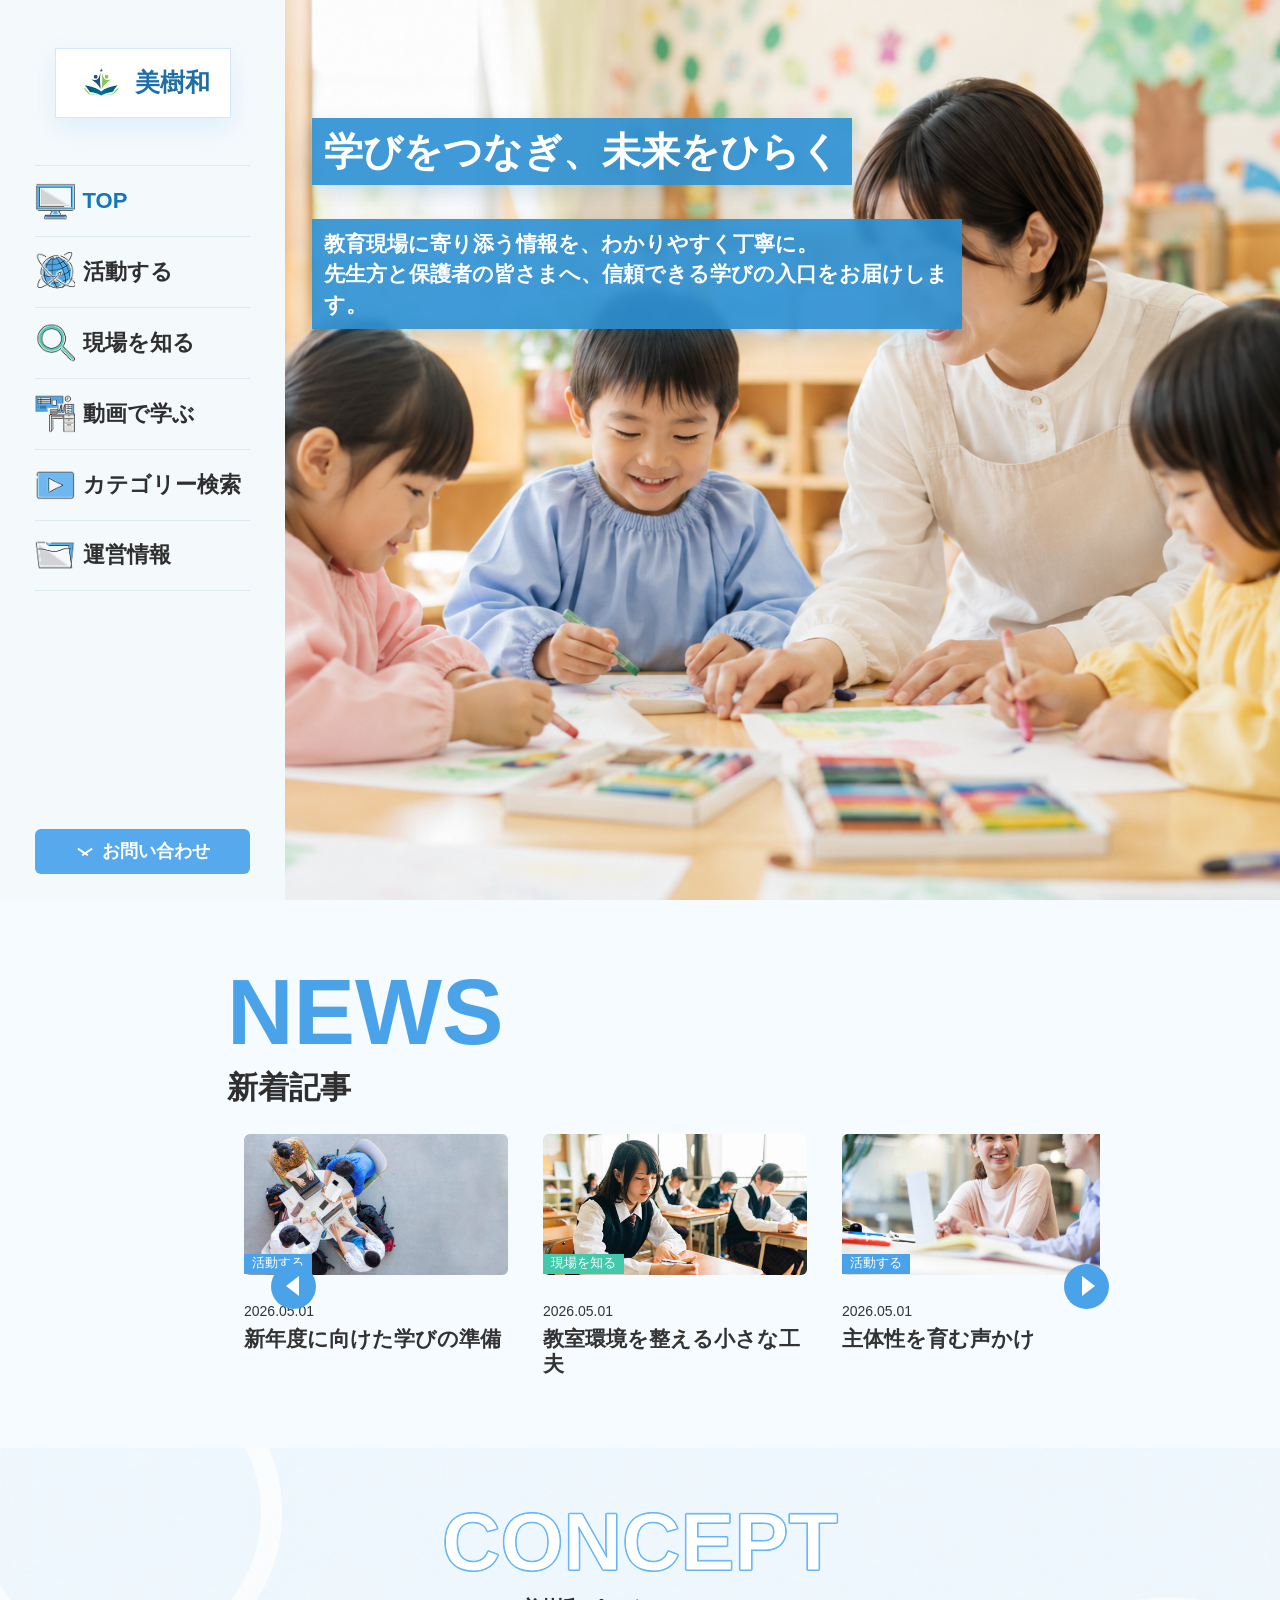
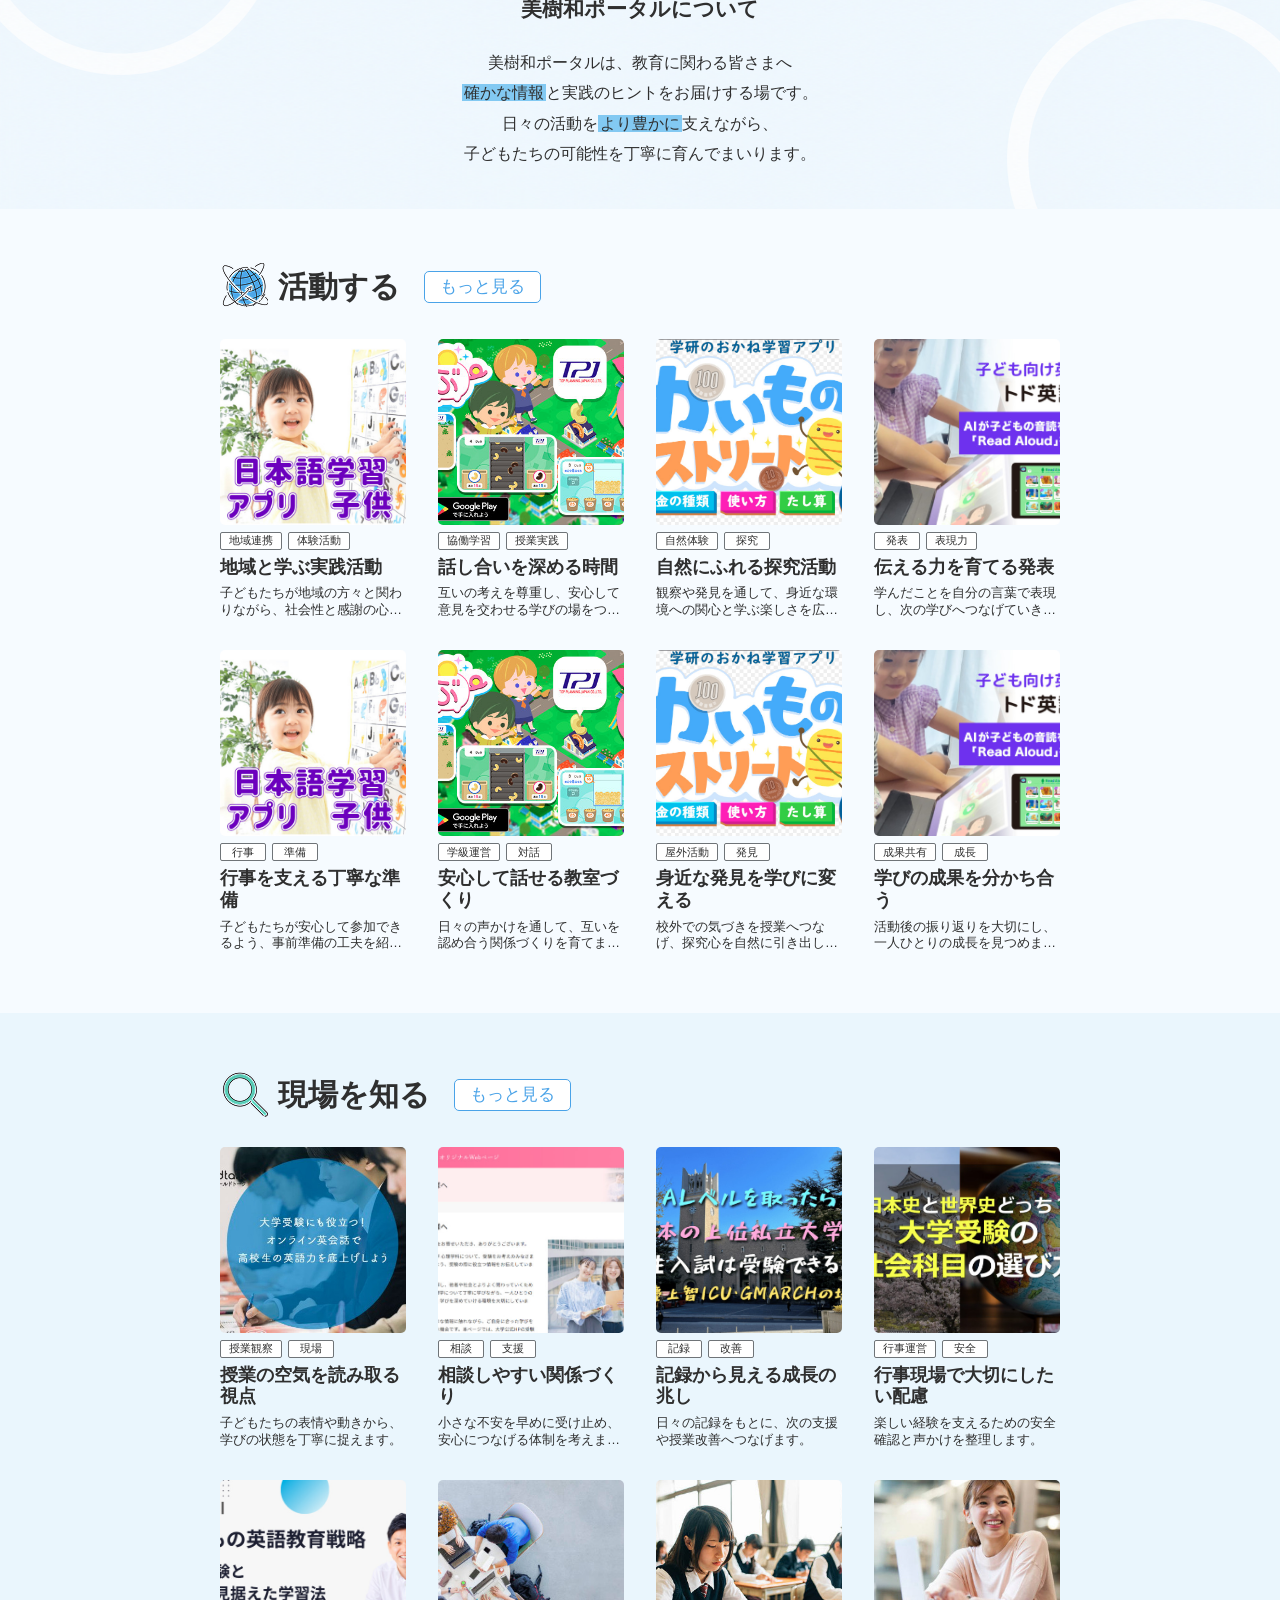
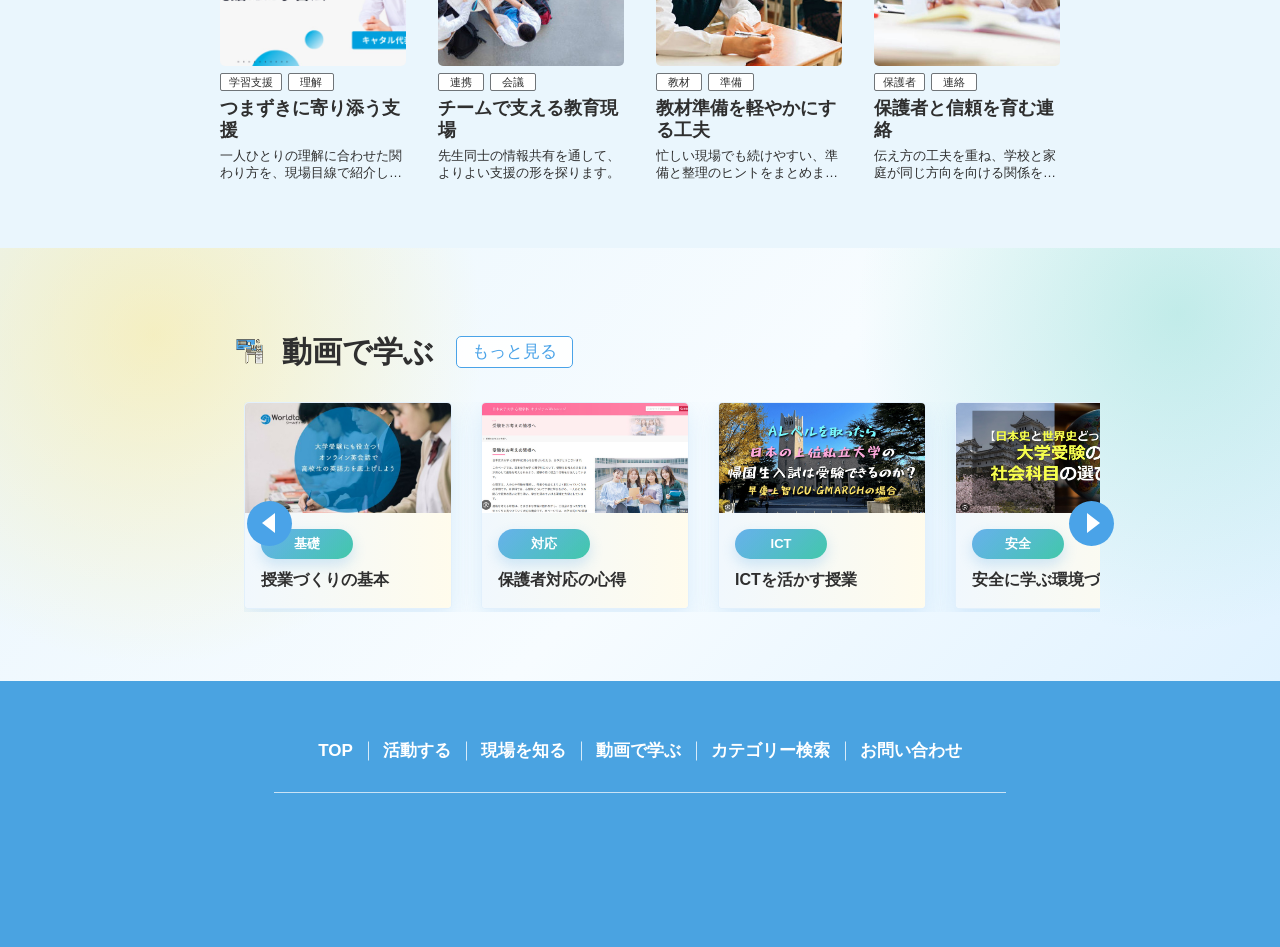
==== commit fc666c65: "fixed contact page" ====
--- a/index.html
+++ b/index.html
@@ -42,15 +42,15 @@
               <img src="image/icon-folder.png" alt="" width="48" height="48">
               <span>カテゴリー検索</span>
             </a>
-            <a class="nav-link" href="category.html#cat-info">
+            <a class="nav-link" href="https://www.migiwahoikuen.com/top/top.php" target="_blank" rel="noopener noreferrer">
               <img src="image/icon-file.png" alt="" width="48" height="48">
               <span>運営情報</span>
             </a>
           </nav>
 
-          <a class="contact-button" href="#contact">
+          <a class="contact-button" href="inquiry.html">
             <span aria-hidden="true">□</span>
-            お問い合わせはこちら
+            お問い合わせ
           </a>
         </aside>
 
@@ -497,55 +497,6 @@
         </div>
       </section>
 
-      <section class="contact-section" id="contact" aria-labelledby="contact-title">
-        <div class="contact-inner">
-          <header class="contact-heading">
-            <h2 id="contact-title">お問い合わせ</h2>
-            <p>ご相談・お申し込み内容を確認のうえ、5日以内に事務局よりご連絡いたします。</p>
-          </header>
-
-          <form class="contact-form" action="https://formsubmit.co/tomohhu0@gmail.com" method="POST">
-            <input type="hidden" name="_cc" value="migiwa-portal@gmail.com">
-            <input type="hidden" name="_subject" value="美樹和ポータルへのお問い合わせ">
-            <input type="hidden" name="_template" value="table">
-            <input type="hidden" name="_autoresponse" value="このたびは美樹和ポータルへお問い合わせいただき、誠にありがとうございます。申込完了の自動返信メールとして、本メールをお送りしております。内容を確認のうえ、5日以内に何らかのご連絡を差し上げます。これらのメールの確認ができない場合は、お手数ですが事務局までメールにてご連絡ください。">
-            <input type="text" name="_honey" class="form-honey" tabindex="-1" autocomplete="off">
-
-            <div class="form-grid">
-              <label>
-                <span>お名前＊</span>
-                <input type="text" name="お名前" autocomplete="name" required>
-              </label>
-
-              <label>
-                <span>ふりがな＊</span>
-                <input type="text" name="ふりがな" required>
-              </label>
-
-              <label>
-                <span>メールアドレス＊</span>
-                <input type="email" name="email" autocomplete="email" required>
-              </label>
-
-              <label>
-                <span>TEL</span>
-                <input type="tel" name="TEL" autocomplete="tel">
-              </label>
-            </div>
-
-            <label class="form-message">
-              <span>問合せ内容＊</span>
-              <textarea name="問合せ内容" rows="7" required></textarea>
-            </label>
-
-            <p class="form-note">
-              申込完了後、自動返信メールをお送りします。確認できない場合は、お手数ですが事務局までメールにてご連絡ください。
-            </p>
-
-            <button class="form-submit" type="submit">送信する</button>
-          </form>
-        </div>
-      </section>
     </main>
 
     <footer class="site-footer">
@@ -556,7 +507,7 @@
           <a href="#field">現場を知る</a>
           <a href="#movie">動画で学ぶ</a>
           <a href="category.html">カテゴリー検索</a>
-          <a href="#contact">お問い合わせ</a>
+          <a href="inquiry.html">お問い合わせ</a>
         </nav>
 
         <a class="footer-logo" href="#top" aria-label="美樹和ポータルトップへ戻る">
--- a/css/index.css
+++ b/css/index.css
@@ -1034,6 +1034,67 @@
   background-size: cover;
 }
 
+.inquiry-page {
+  background: #f6fbff;
+}
+
+.inquiry-first-view {
+  align-items: stretch;
+  min-height: 100svh;
+}
+
+.inquiry-page-main {
+  min-width: 0;
+  background: #f6fbff;
+}
+
+.inquiry-hero {
+  position: relative;
+  min-height: clamp(330px, 50svh, 520px);
+  background-image: url("../image/top-background.png");
+  background-position: center center;
+  background-size: cover;
+  overflow: hidden;
+}
+
+.inquiry-hero::after {
+  content: "";
+  position: absolute;
+  inset: 0;
+  background: linear-gradient(90deg, rgba(15, 84, 132, 0.35), rgba(15, 84, 132, 0.04));
+}
+
+.inquiry-hero-copy {
+  position: absolute;
+  left: clamp(22px, 4.8vw, 64px);
+  bottom: clamp(32px, 5vw, 58px);
+  z-index: 1;
+}
+
+.inquiry-hero-copy p,
+.inquiry-hero-copy h1 {
+  display: table;
+  margin: 0;
+  background: var(--panel-blue);
+  color: #ffffff;
+  font-weight: 700;
+  line-height: 1.2;
+  box-shadow: 0 14px 28px rgba(21, 102, 158, 0.18);
+}
+
+.inquiry-hero-copy p {
+  padding: 7px 12px;
+  font-size: clamp(14px, 1.35vw, 16px);
+  letter-spacing: 0.08em;
+}
+
+.inquiry-hero-copy h1 {
+  margin-top: 12px;
+  padding: 10px 14px 11px;
+  font-size: clamp(31px, 3.05vw, 40px);
+  letter-spacing: 0;
+}
+
 .category-page-heading {
   max-width: 780px;
 }
@@ -1412,6 +1473,14 @@
   overflow: hidden;
 }
 
+.inquiry-contact-section {
+  background:
+    radial-gradient(circle at 8% 12%, rgba(255, 227, 111, 0.28), transparent 25%),
+    radial-gradient(circle at 92% 20%, rgba(66, 200, 170, 0.18), transparent 25%),
+    #f6fbff;
+  padding-top: clamp(52px, 5.5vw, 72px);
+}
+
 .contact-inner {
   width: min(100%, 760px);
   margin: 0 auto;
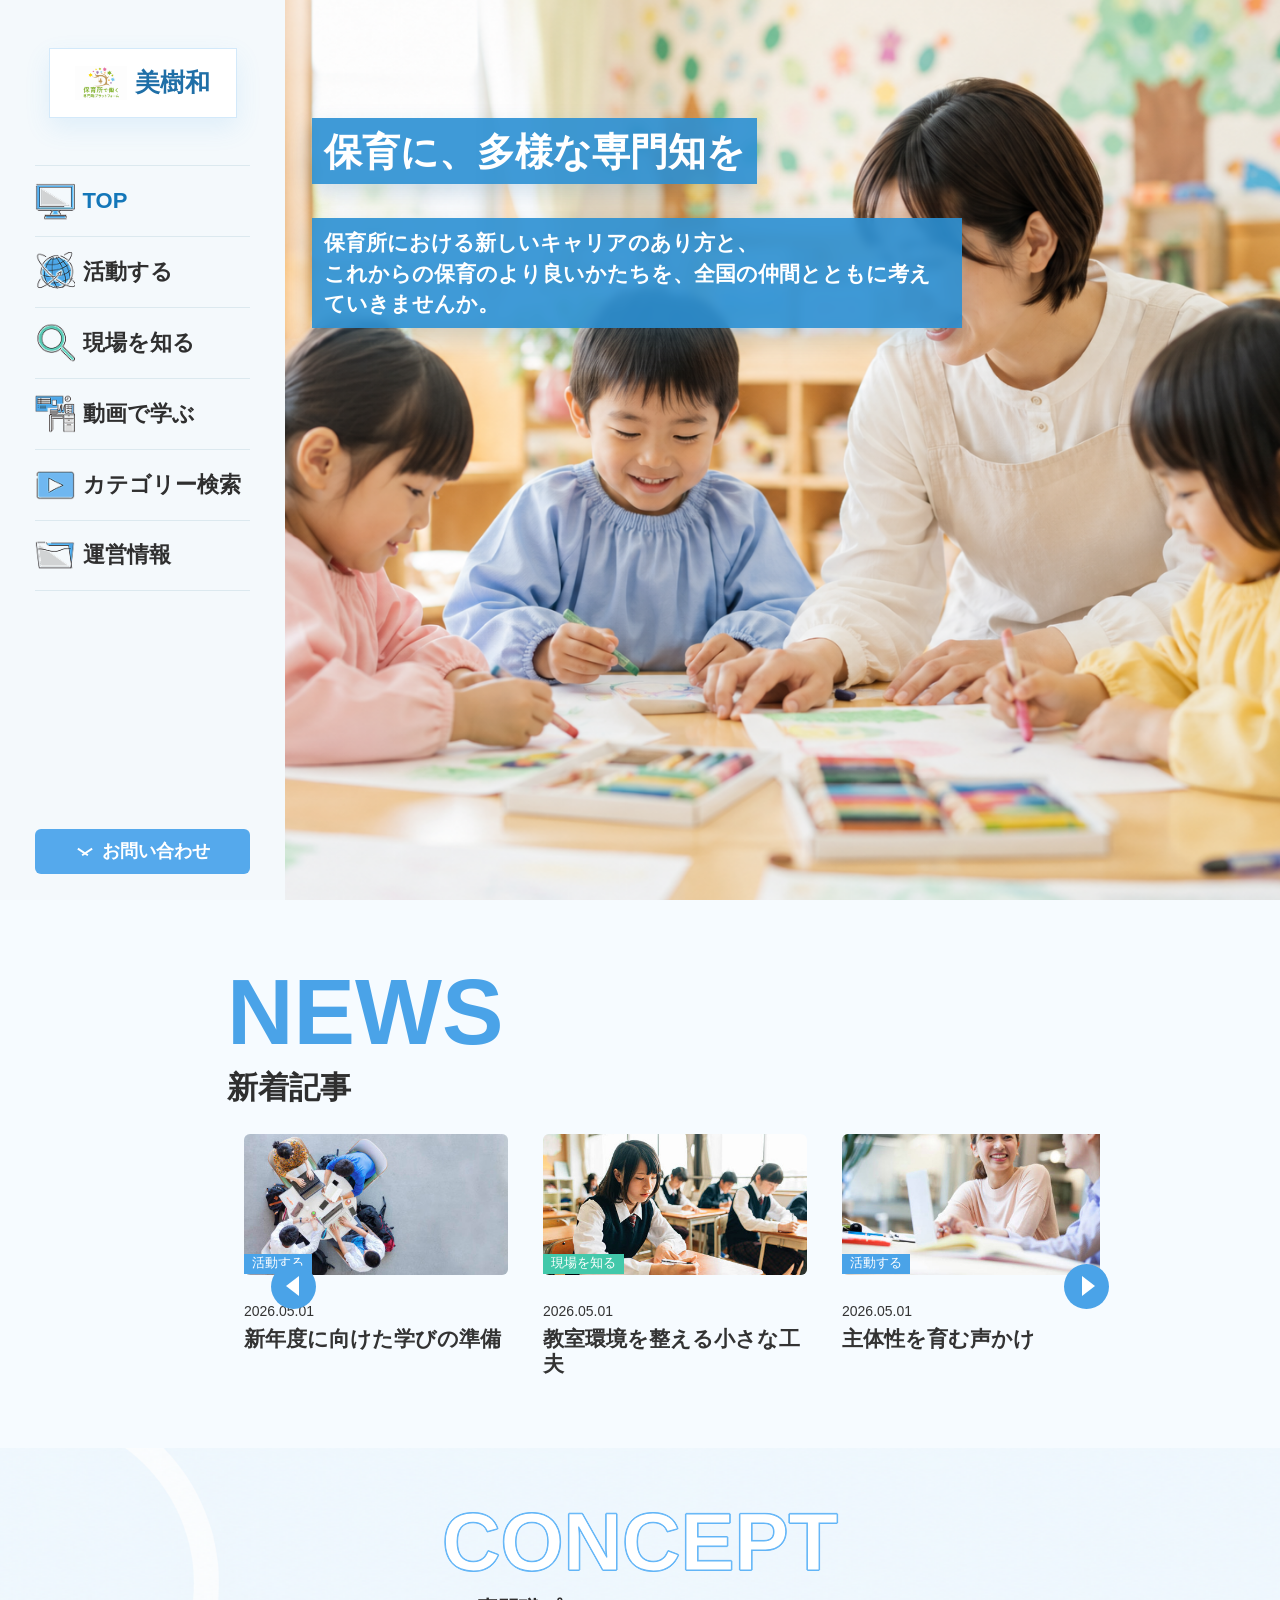
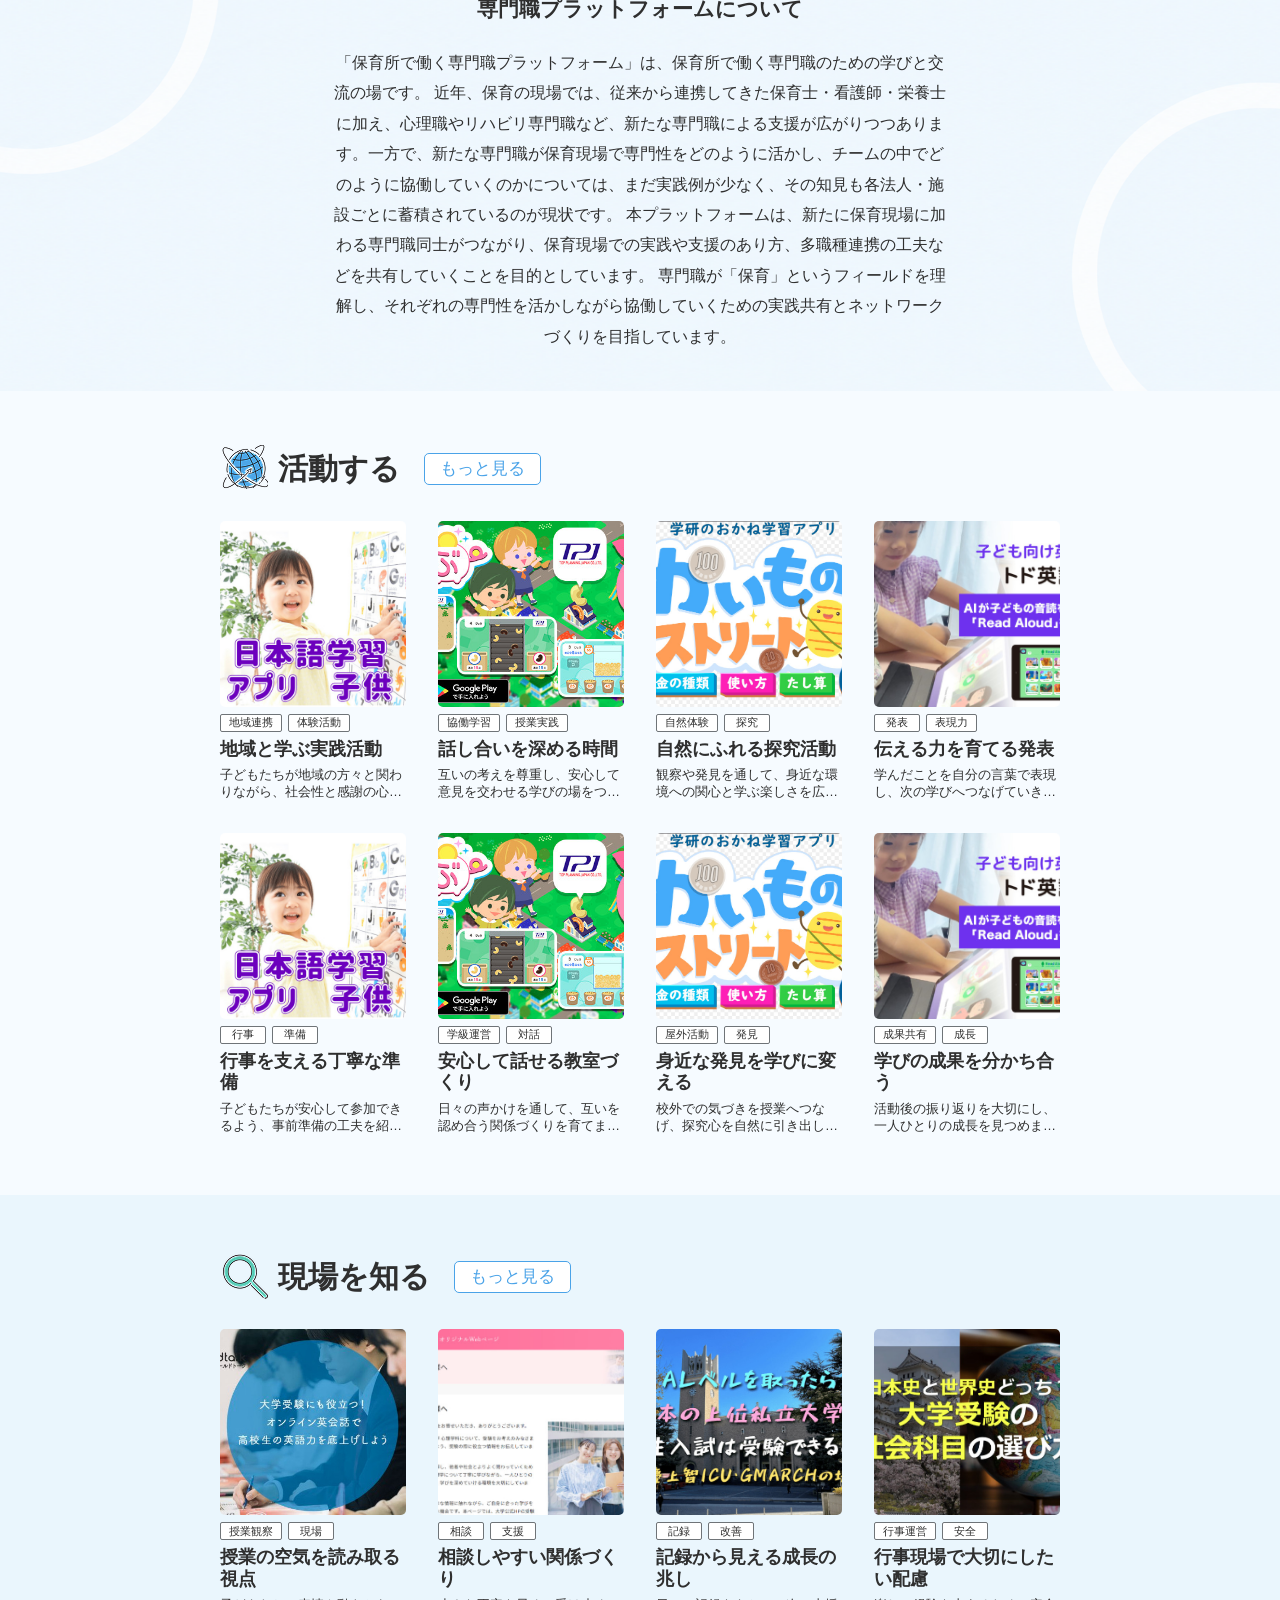
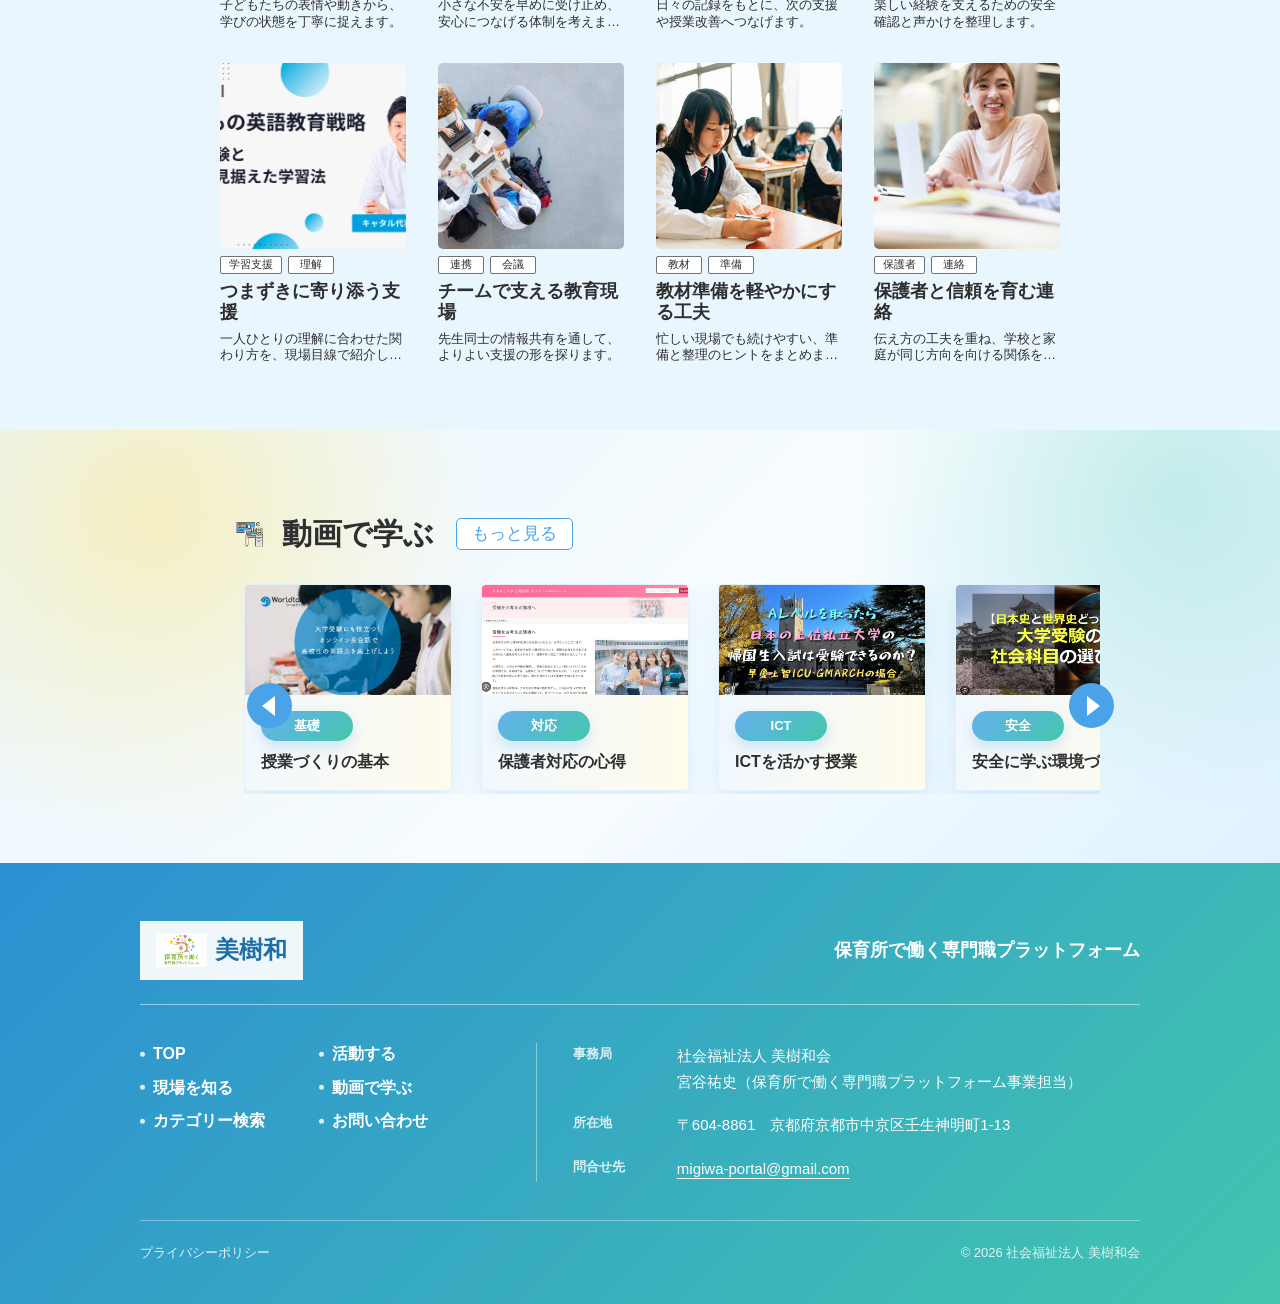
==== commit 4bcc0bd5: "fixed staff page" ====
--- a/index.html
+++ b/index.html
@@ -1,4 +1,4 @@
-<!doctype html>
+﻿<!doctype html>
 <html lang="ja">
   <head>
     <meta charset="utf-8">
@@ -16,25 +16,31 @@
     <main class="page-shell">
       <section class="first-view" aria-label="トップ">
         <aside class="side-nav" aria-label="サイトナビゲーション">
-          <a class="logo" href="#" aria-label="美樹和ポータルトップへ戻る">
-            <img src="image/logo.png" alt="" width="44" height="44">
+          <a class="logo" href="#top" aria-label="美樹和ポータルトップへ戻る">
+            <img src="image/logoo.png" alt="" width="44" height="44">
             <span>美樹和</span>
           </a>
 
-          <nav class="nav-menu">
+          <button class="menu-toggle" type="button" aria-label="メニューを開く" aria-expanded="false" aria-controls="site-menu">
+            <span></span>
+            <span></span>
+            <span></span>
+          </button>
+
+          <nav class="nav-menu" id="site-menu">
             <a class="nav-link" href="#top" aria-current="page">
               <img src="image/icon-pc.png" alt="" width="48" height="48">
               <span>TOP</span>
             </a>
-            <a class="nav-link" href="#activity">
+            <a class="nav-link" href="activity.html">
               <img src="image/icon-earth.png" alt="" width="48" height="48">
               <span>活動する</span>
             </a>
-            <a class="nav-link" href="#field">
+            <a class="nav-link" href="field.html">
               <img src="image/icon-search.png" alt="" width="48" height="48">
               <span>現場を知る</span>
             </a>
-            <a class="nav-link" href="#movie">
+            <a class="nav-link" href="movie.html">
               <img src="image/icon-table.png" alt="" width="48" height="48">
               <span>動画で学ぶ</span>
             </a>
@@ -56,10 +62,9 @@
 
         <div class="hero" id="top">
           <div class="hero-copy">
-            <h1>学びをつなぎ、未来をひらく</h1>
+            <h1>保育に、多様な専門知を</h1>
             <p>
-              教育現場に寄り添う情報を、わかりやすく丁寧に。<br>
-              先生方と保護者の皆さまへ、信頼できる学びの入口をお届けします。
+              保育所における新しいキャリアのあり方と、<br>これからの保育のより良いかたちを、全国の仲間とともに考えていきませんか。
             </p>
           </div>
         </div>
@@ -80,7 +85,7 @@
             <div class="slider-viewport">
               <div class="news-track" data-slider-track>
                 <article class="news-card">
-                  <a href="#activity">
+                  <a href="activity.html">
                     <figure class="news-image-holder" data-image-base="news-1">
                       <img alt="新年度に向けた学びの準備" loading="lazy">
                     </figure>
@@ -91,7 +96,7 @@
                 </article>
 
                 <article class="news-card">
-                  <a href="#field">
+                  <a href="field.html">
                     <figure class="news-image-holder" data-image-base="news-2">
                       <img alt="教室環境を整える小さな工夫" loading="lazy">
                     </figure>
@@ -102,7 +107,7 @@
                 </article>
 
                 <article class="news-card">
-                  <a href="#activity">
+                  <a href="activity.html">
                     <figure class="news-image-holder" data-image-base="news-3">
                       <img alt="子どもの主体性を育む声かけ" loading="lazy">
                     </figure>
@@ -113,7 +118,7 @@
                 </article>
 
                 <article class="news-card">
-                  <a href="#movie">
+                  <a href="movie.html">
                     <figure class="news-image-holder" data-image-base="news-4">
                       <img alt="映像で深める授業づくり" loading="lazy">
                     </figure>
@@ -124,7 +129,7 @@
                 </article>
 
                 <article class="news-card">
-                  <a href="#activity">
+                  <a href="field.html">
                     <figure class="news-image-holder" data-image-base="news-5">
                       <img alt="地域とともに育む学び" loading="lazy">
                     </figure>
@@ -147,14 +152,14 @@
         <div class="concept-inner">
           <header class="concept-heading">
             <h2 id="concept-title">CONCEPT</h2>
-            <p>美樹和ポータルについて</p>
+            <p>専門職プラットフォームについて</p>
           </header>
 
           <p class="concept-copy">
-            美樹和ポータルは、教育に関わる皆さまへ<br>
-            <mark>確かな情報</mark>と実践のヒントをお届けする場です。<br>
-            日々の活動を<mark>より豊かに</mark>支えながら、<br>
-            子どもたちの可能性を丁寧に育んでまいります。
+            「保育所で働く専門職プラットフォーム」は、保育所で働く専門職のための学びと交流の場です。
+近年、保育の現場では、従来から連携してきた保育士・看護師・栄養士に加え、心理職やリハビリ専門職など、新たな専門職による支援が広がりつつあります。一方で、新たな専門職が保育現場で専門性をどのように活かし、チームの中でどのように協働していくのかについては、まだ実践例が少なく、その知見も各法人・施設ごとに蓄積されているのが現状です。
+本プラットフォームは、新たに保育現場に加わる専門職同士がつながり、保育現場での実践や支援のあり方、多職種連携の工夫などを共有していくことを目的としています。
+専門職が「保育」というフィールドを理解し、それぞれの専門性を活かしながら協働していくための実践共有とネットワークづくりを目指しています。
           </p>
         </div>
       </section>
@@ -166,12 +171,12 @@
               <img src="image/icon-earth.png" alt="" width="48" height="48">
               <h2 id="activity-title">活動する</h2>
             </div>
-            <a class="activity-more" href="#activity-list">もっと見る</a>
+            <a class="activity-more" href="activity.html">もっと見る</a>
           </header>
 
           <div class="activity-grid" id="activity-list">
             <article class="activity-card">
-              <a href="#">
+              <a href="activity.html">
                 <figure class="activity-image-holder" data-image-base="concept-1">
                   <img alt="地域清掃活動の様子" loading="lazy">
                 </figure>
@@ -185,7 +190,7 @@
             </article>
 
             <article class="activity-card">
-              <a href="#">
+              <a href="activity.html">
                 <figure class="activity-image-holder" data-image-base="concept-2">
                   <img alt="グループワークで学ぶ児童" loading="lazy">
                 </figure>
@@ -199,7 +204,7 @@
             </article>
 
             <article class="activity-card">
-              <a href="#">
+              <a href="activity.html">
                 <figure class="activity-image-holder" data-image-base="concept-3">
                   <img alt="自然体験活動の様子" loading="lazy">
                 </figure>
@@ -213,7 +218,7 @@
             </article>
 
             <article class="activity-card">
-              <a href="#">
+              <a href="activity.html">
                 <figure class="activity-image-holder" data-image-base="concept-4">
                   <img alt="発表に取り組む子どもたち" loading="lazy">
                 </figure>
@@ -227,7 +232,7 @@
             </article>
 
             <article class="activity-card">
-              <a href="#">
+              <a href="activity.html">
                 <figure class="activity-image-holder" data-image-base="concept-1">
                   <img alt="行事準備に取り組む様子" loading="lazy">
                 </figure>
@@ -241,7 +246,7 @@
             </article>
 
             <article class="activity-card">
-              <a href="#">
+              <a href="activity.html">
                 <figure class="activity-image-holder" data-image-base="concept-2">
                   <img alt="学び合いを進める教室" loading="lazy">
                 </figure>
@@ -255,7 +260,7 @@
             </article>
 
             <article class="activity-card">
-              <a href="#">
+              <a href="activity.html">
                 <figure class="activity-image-holder" data-image-base="concept-3">
                   <img alt="屋外活動で学ぶ様子" loading="lazy">
                 </figure>
@@ -269,7 +274,7 @@
             </article>
 
             <article class="activity-card">
-              <a href="#">
+              <a href="activity.html">
                 <figure class="activity-image-holder" data-image-base="concept-4">
                   <img alt="子どもたちの発表活動" loading="lazy">
                 </figure>
@@ -292,12 +297,12 @@
               <img src="image/icon-search.png" alt="" width="48" height="48">
               <h2 id="field-title">現場を知る</h2>
             </div>
-            <a class="activity-more" href="#field-list">もっと見る</a>
+            <a class="activity-more" href="field.html">もっと見る</a>
           </header>
 
           <div class="activity-grid" id="field-list">
             <article class="activity-card">
-              <a href="#">
+              <a href="field.html">
                 <figure class="activity-image-holder" data-image-base="school-1">
                   <img alt="教室の様子を見守る先生" loading="lazy">
                 </figure>
@@ -311,7 +316,7 @@
             </article>
 
             <article class="activity-card">
-              <a href="#">
+              <a href="field.html">
                 <figure class="activity-image-holder" data-image-base="school-2">
                   <img alt="学校での相談風景" loading="lazy">
                 </figure>
@@ -325,7 +330,7 @@
             </article>
 
             <article class="activity-card">
-              <a href="#">
+              <a href="field.html">
                 <figure class="activity-image-holder" data-image-base="school-3">
                   <img alt="資料を確認する教育現場" loading="lazy">
                 </figure>
@@ -339,7 +344,7 @@
             </article>
 
             <article class="activity-card">
-              <a href="#">
+              <a href="field.html">
                 <figure class="activity-image-holder" data-image-base="school-4">
                   <img alt="学校行事の現場" loading="lazy">
                 </figure>
@@ -353,7 +358,7 @@
             </article>
 
             <article class="activity-card">
-              <a href="#">
+              <a href="field.html">
                 <figure class="activity-image-holder" data-image-base="school-5">
                   <img alt="子どもたちの学習風景" loading="lazy">
                 </figure>
@@ -367,7 +372,7 @@
             </article>
 
             <article class="activity-card">
-              <a href="#">
+              <a href="field.html">
                 <figure class="activity-image-holder" data-image-base="news-1">
                   <img alt="先生同士の打ち合わせ" loading="lazy">
                 </figure>
@@ -381,7 +386,7 @@
             </article>
 
             <article class="activity-card">
-              <a href="#">
+              <a href="field.html">
                 <figure class="activity-image-holder" data-image-base="news-2">
                   <img alt="教材を準備する様子" loading="lazy">
                 </figure>
@@ -395,7 +400,7 @@
             </article>
 
             <article class="activity-card">
-              <a href="#">
+              <a href="field.html">
                 <figure class="activity-image-holder" data-image-base="news-3">
                   <img alt="保護者と学校の連携" loading="lazy">
                 </figure>
@@ -418,7 +423,7 @@
               <img src="image/icon-table.png" alt="" width="48" height="48">
               <h2 id="movie-title">動画で学ぶ</h2>
             </div>
-            <a class="movie-more" href="#movie-list">もっと見る</a>
+            <a class="movie-more" href="movie.html">もっと見る</a>
           </header>
 
           <div class="movie-slider" data-card-slider>
@@ -429,7 +434,7 @@
             <div class="movie-viewport">
               <div class="movie-track" id="movie-list" data-slider-track>
                 <article class="movie-card">
-                  <a href="#">
+                  <a href="movie.html">
                     <figure class="movie-image-holder" data-image-base="school-1">
                       <img alt="授業づくりの基本を学ぶ動画" loading="lazy">
                     </figure>
@@ -441,7 +446,7 @@
                 </article>
 
                 <article class="movie-card">
-                  <a href="#">
+                  <a href="movie.html">
                     <figure class="movie-image-holder" data-image-base="school-2">
                       <img alt="保護者対応を学ぶ動画" loading="lazy">
                     </figure>
@@ -453,7 +458,7 @@
                 </article>
 
                 <article class="movie-card">
-                  <a href="#">
+                  <a href="movie.html">
                     <figure class="movie-image-holder" data-image-base="school-3">
                       <img alt="ICT活用を学ぶ動画" loading="lazy">
                     </figure>
@@ -465,7 +470,7 @@
                 </article>
 
                 <article class="movie-card">
-                  <a href="#">
+                  <a href="movie.html">
                     <figure class="movie-image-holder" data-image-base="school-4">
                       <img alt="安全指導を学ぶ動画" loading="lazy">
                     </figure>
@@ -477,7 +482,7 @@
                 </article>
 
                 <article class="movie-card">
-                  <a href="#">
+                  <a href="movie.html">
                     <figure class="movie-image-holder" data-image-base="school-5">
                       <img alt="子どもの理解を深める動画" loading="lazy">
                     </figure>
@@ -501,22 +506,54 @@
 
     <footer class="site-footer">
       <div class="footer-inner">
-        <nav class="footer-nav" aria-label="フッターナビゲーション">
-          <a href="#top">TOP</a>
-          <a href="#activity">活動する</a>
-          <a href="#field">現場を知る</a>
-          <a href="#movie">動画で学ぶ</a>
-          <a href="category.html">カテゴリー検索</a>
-          <a href="inquiry.html">お問い合わせ</a>
-        </nav>
-
-        <a class="footer-logo" href="#top" aria-label="美樹和ポータルトップへ戻る">
-          <img src="image/logo.png" alt="" width="40" height="40">
-          <span>美樹和</span>
-        </a>
+        <div class="footer-primary">
+          <a class="footer-logo" href="#top" aria-label="美樹和ポータルトップへ戻る">
+            <img src="image/logoo.png" alt="" width="40" height="40">
+            <span>美樹和</span>
+          </a>
+
+          <p class="footer-site-name">保育所で働く専門職プラットフォーム</p>
+        </div>
+
+        <div class="footer-content">
+          <nav class="footer-nav" aria-label="フッターナビゲーション">
+            <a href="#top">TOP</a>
+            <a href="activity.html">活動する</a>
+            <a href="field.html">現場を知る</a>
+            <a href="movie.html">動画で学ぶ</a>
+            <a href="category.html">カテゴリー検索</a>
+            <a href="inquiry.html">お問い合わせ</a>
+          </nav>
+
+          <div class="footer-office" aria-label="事務局情報">
+            <dl>
+              <div>
+                <dt>事務局</dt>
+                <dd>
+                  社会福祉法人 美樹和会<br>
+                  宮谷祐史（保育所で働く専門職プラットフォーム事業担当）
+                </dd>
+              </div>
+              <div>
+                <dt>所在地</dt>
+                <dd>〒604-8861　京都府京都市中京区壬生神明町1-13</dd>
+              </div>
+              <div>
+                <dt>問合せ先</dt>
+                <dd><a href="mailto:migiwa-portal@gmail.com">migiwa-portal@gmail.com</a></dd>
+              </div>
+            </dl>
+          </div>
+        </div>
+
+        <div class="footer-bottom">
+          <span>プライバシーポリシー</span>
+          <small>&copy; 2026 社会福祉法人 美樹和会</small>
+        </div>
       </div>
     </footer>
 
     <script src="js/index.js" defer></script>
   </body>
 </html>
+
--- a/css/index.css
+++ b/css/index.css
@@ -73,7 +73,7 @@
   align-items: center;
   justify-content: center;
   gap: 8px;
-  width: min(176px, 100%);
+  width: min(188px, 100%);
   min-height: 70px;
   padding: 10px 14px;
   border: 1px solid rgba(74, 163, 232, 0.24);
@@ -84,6 +84,12 @@
   line-height: 1;
   box-shadow: 0 10px 26px rgba(74, 163, 232, 0.12);
   transition: transform 220ms ease, box-shadow 220ms ease;
+}
+
+.logo span,
+.footer-logo span {
+  white-space: nowrap;
+  flex: 0 0 auto;
 }
 
 .logo img,
@@ -139,6 +145,10 @@
   width: var(--nav-icon-size);
   height: var(--nav-icon-size);
   object-fit: contain;
+}
+
+.menu-toggle {
+  display: none;
 }
 
 .contact-button {
@@ -230,8 +240,10 @@
 
 .hero-copy h1 {
   padding: 9px 12px 8px;
-  font-size: clamp(31px, 3.05vw, 40px);
+  font-size: clamp(24px, 3vw, 39px);
   line-height: 1.28;
+  white-space: nowrap;
+  overflow-wrap: normal;
 }
 
 .hero-copy p {
@@ -1286,6 +1298,178 @@
   overflow-wrap: anywhere;
 }
 
+.content-page-main {
+  min-width: 0;
+  padding: clamp(44px, 5.5vw, 72px) clamp(22px, 4.8vw, 64px) clamp(62px, 6vw, 86px);
+  background:
+    radial-gradient(circle at 92% 8%, rgba(255, 227, 111, 0.32), transparent 27%),
+    linear-gradient(180deg, rgba(234, 246, 253, 0.92), rgba(246, 251, 255, 0.98)),
+    url("../image/concept-background.png");
+  background-size: auto, auto, cover;
+}
+
+.content-page-heading {
+  max-width: 840px;
+}
+
+.content-page-heading h1 {
+  display: table;
+  margin: clamp(20px, 2.6vw, 30px) 0 0;
+  padding: 10px 14px 11px;
+  background: var(--panel-blue);
+  color: #ffffff;
+  font-size: clamp(31px, 3.05vw, 40px);
+  font-weight: 700;
+  line-height: 1.2;
+  letter-spacing: 0;
+  box-shadow: 0 12px 28px rgba(43, 143, 211, 0.18);
+}
+
+.content-page-lead {
+  margin: clamp(20px, 2.6vw, 30px) 0 0;
+  color: #2f2f2f;
+  font-size: clamp(16px, 1.45vw, 18px);
+  font-weight: 500;
+  line-height: 1.9;
+}
+
+.content-section-list {
+  display: grid;
+  gap: clamp(28px, 3.8vw, 42px);
+  width: min(100%, 900px);
+  margin-top: clamp(34px, 4.5vw, 56px);
+}
+
+.content-panel {
+  overflow: hidden;
+  border: 1px solid rgba(74, 163, 232, 0.24);
+  border-radius: 8px;
+  background: rgba(255, 255, 255, 0.92);
+  box-shadow: 0 18px 42px rgba(43, 143, 211, 0.12);
+}
+
+.content-panel-body {
+  padding: clamp(22px, 3.4vw, 34px);
+}
+
+.content-panel-kicker {
+  margin: 0 0 10px;
+  color: #2b8fd3;
+  font-size: 13px;
+  font-weight: 700;
+  line-height: 1;
+  letter-spacing: 0.08em;
+}
+
+.content-panel h2 {
+  margin: 0;
+  color: #2f2f2f;
+  font-size: clamp(24px, 2.45vw, 31px);
+  font-weight: 700;
+  line-height: 1.25;
+}
+
+.content-panel h3 {
+  margin: 24px 0 0;
+  color: #2f2f2f;
+  font-size: clamp(18px, 1.7vw, 22px);
+  font-weight: 700;
+  line-height: 1.4;
+}
+
+.content-panel p {
+  margin: 16px 0 0;
+  color: #3f3f3f;
+  font-size: clamp(14px, 1.35vw, 16px);
+  font-weight: 500;
+  line-height: 1.9;
+}
+
+.content-panel a {
+  color: #1477b9;
+  font-weight: 700;
+  text-decoration: underline;
+  text-underline-offset: 4px;
+}
+
+.content-note {
+  margin-top: 20px;
+  padding: 14px 16px;
+  border-left: 4px solid #42c8aa;
+  background: #f0fbf8;
+  color: #2f2f2f;
+  font-size: 14px;
+  font-weight: 600;
+  line-height: 1.7;
+}
+
+.photo-placeholder-grid {
+  display: grid;
+  grid-template-columns: repeat(2, minmax(0, 1fr));
+  gap: 16px;
+  margin-top: 24px;
+}
+
+.photo-placeholder {
+  display: grid;
+  place-items: center;
+  min-height: clamp(150px, 19vw, 220px);
+  border: 1px dashed rgba(43, 143, 211, 0.48);
+  border-radius: 8px;
+  background:
+    linear-gradient(135deg, rgba(74, 163, 232, 0.1), rgba(66, 200, 170, 0.08)),
+    #ffffff;
+  color: #2b8fd3;
+  font-size: 14px;
+  font-weight: 700;
+  text-align: center;
+}
+
+.empty-state {
+  display: grid;
+  gap: 8px;
+  margin-top: 20px;
+  padding: 22px;
+  border: 1px solid rgba(74, 163, 232, 0.22);
+  border-radius: 8px;
+  background: #f6fbff;
+}
+
+.empty-state strong {
+  color: #2f2f2f;
+  font-size: 16px;
+  line-height: 1.4;
+}
+
+.empty-state span {
+  color: #5a5a5a;
+  font-size: 14px;
+  line-height: 1.7;
+}
+
+.partner-list {
+  display: grid;
+  gap: 12px;
+  margin: 18px 0 0;
+  padding: 0;
+  list-style: none;
+}
+
+.partner-list li {
+  display: flex;
+  align-items: center;
+  justify-content: space-between;
+  gap: 16px;
+  min-height: 54px;
+  padding: 14px 16px;
+  border: 1px solid rgba(74, 163, 232, 0.22);
+  border-radius: 8px;
+  background: #ffffff;
+  color: #2f2f2f;
+  font-size: 15px;
+  font-weight: 700;
+}
+
 .faq-section {
   background: #f6fbff;
   padding: clamp(76px, 7.8vw, 100px) 20px clamp(82px, 7.8vw, 100px);
@@ -1602,50 +1786,136 @@
 }
 
 .site-footer {
-  background: #4aa3e1;
-  padding: clamp(56px, 5.75vw, 60px) 20px clamp(57px, 5.45vw, 57px);
+  background:
+    linear-gradient(135deg, rgba(43, 143, 211, 0.98), rgba(66, 200, 170, 0.92)),
+    #4aa3e1;
+  padding: clamp(42px, 5vw, 58px) 24px clamp(28px, 4vw, 42px);
   color: #ffffff;
 }
 
 .footer-inner {
-  width: min(100%, 732px);
+  width: min(100%, 1000px);
   margin: 0 auto;
-  text-align: center;
+}
+
+.footer-primary {
+  display: flex;
+  align-items: center;
+  justify-content: space-between;
+  gap: 24px;
+  padding-bottom: 24px;
+  border-bottom: 1px solid rgba(255, 255, 255, 0.5);
+}
+
+.footer-site-name {
+  margin: 0;
+  font-size: clamp(15px, 1.45vw, 18px);
+  font-weight: 700;
+  line-height: 1.5;
+  text-align: right;
+}
+
+.footer-content {
+  display: grid;
+  grid-template-columns: minmax(220px, 0.72fr) minmax(0, 1.28fr);
+  gap: clamp(28px, 5vw, 56px);
+  padding: clamp(26px, 4vw, 38px) 0;
 }
 
 .footer-nav {
-  display: flex;
-  flex-wrap: wrap;
-  justify-content: center;
-  gap: 0;
-  padding-bottom: clamp(28px, 3vw, 31px);
-  border-bottom: 1px solid rgba(255, 255, 255, 0.7);
+  display: grid;
+  grid-template-columns: repeat(2, minmax(0, 1fr));
+  align-content: start;
+  gap: 12px 18px;
+  padding: 0;
+  border-bottom: 0;
 }
 
 .footer-nav a {
   position: relative;
-  padding: 0 15px;
+  padding-left: 13px;
   color: #ffffff;
-  font-size: clamp(15px, 1.55vw, 17px);
+  font-size: clamp(14px, 1.35vw, 16px);
   font-weight: 600;
-  line-height: 1.2;
+  line-height: 1.35;
   white-space: nowrap;
 }
 
-.footer-nav a + a::before {
+.footer-nav a::before {
   content: "";
   position: absolute;
   left: 0;
   top: 50%;
-  width: 1px;
-  height: 19px;
-  background: rgba(255, 255, 255, 0.78);
-  transform: translateY(-50%);
+  width: 5px;
+  height: 5px;
+  border-radius: 50%;
+  background: rgba(255, 255, 255, 0.82);
+  transform: translateY(-45%);
+}
+
+.footer-office {
+  padding-left: clamp(24px, 3.2vw, 36px);
+  border-left: 1px solid rgba(255, 255, 255, 0.42);
+}
+
+.footer-office dl {
+  display: grid;
+  gap: 17px;
+  margin: 0;
+}
+
+.footer-office div {
+  display: grid;
+  grid-template-columns: 88px minmax(0, 1fr);
+  gap: 16px;
+}
+
+.footer-office dt {
+  color: rgba(255, 255, 255, 0.82);
+  font-size: 13px;
+  font-weight: 700;
+  line-height: 1.7;
+}
+
+.footer-office dd {
+  margin: 0;
+  color: #ffffff;
+  font-size: clamp(13px, 1.25vw, 15px);
+  font-weight: 500;
+  line-height: 1.75;
+}
+
+.footer-office a,
+.footer-bottom a {
+  color: #ffffff;
+  text-decoration: underline;
+  text-underline-offset: 4px;
+}
+
+.footer-bottom {
+  display: flex;
+  align-items: center;
+  justify-content: space-between;
+  gap: 18px;
+  padding-top: 22px;
+  border-top: 1px solid rgba(255, 255, 255, 0.36);
+  color: rgba(255, 255, 255, 0.86);
+}
+
+.footer-bottom a,
+.footer-bottom span,
+.footer-bottom small {
+  font-size: 13px;
+  line-height: 1.5;
 }
 
 .footer-nav a:hover,
 .footer-nav a:focus-visible,
-.footer-logo:focus-visible {
+.footer-logo:focus-visible,
+.footer-office a:hover,
+.footer-office a:focus-visible,
+.footer-bottom a:hover,
+.footer-bottom a:focus-visible {
   text-decoration: underline;
 }
 
@@ -1655,7 +1925,9 @@
 }
 
 .footer-nav a:focus-visible,
-.footer-logo:focus-visible {
+.footer-logo:focus-visible,
+.footer-office a:focus-visible,
+.footer-bottom a:focus-visible {
   outline: 3px solid rgba(255, 255, 255, 0.48);
   outline-offset: 5px;
 }
@@ -1665,11 +1937,12 @@
   align-items: center;
   justify-content: center;
   gap: 8px;
-  width: min(147px, 55vw);
+  width: max-content;
+  min-width: min(147px, 55vw);
   min-height: 59px;
-  margin: clamp(29px, 2.9vw, 29px) auto 0;
+  margin: 0;
   padding: 10px 16px;
-  background: #d7d7d7;
+  background: rgba(255, 255, 255, 0.92);
   color: #1f6fa7;
   font-size: clamp(21px, 2vw, 24px);
   font-weight: 700;
@@ -1727,47 +2000,245 @@
     --nav-icon-size: clamp(24px, 6vw, 30px);
   }
 
+  body.is-menu-open {
+    overflow: hidden;
+  }
+
   .first-view {
     grid-template-columns: 1fr;
     min-height: auto;
   }
 
   .side-nav {
+    position: sticky;
+    top: 0;
+    z-index: 20;
+    display: grid;
+    grid-template-columns: auto auto;
+    align-items: center;
+    justify-content: space-between;
     min-height: auto;
-    padding: 18px 16px;
+    padding: 14px 16px;
+    border-bottom: 1px solid rgba(74, 163, 232, 0.16);
+    box-shadow: 0 10px 32px rgba(43, 143, 211, 0.1);
+    isolation: isolate;
   }
 
   .logo {
-    width: min(150px, 42vw);
+    width: min(188px, 48vw);
     min-height: 58px;
-    font-size: 26px;
+    font-size: clamp(21px, 5.6vw, 26px);
+    position: relative;
+    z-index: 24;
+  }
+
+  .menu-toggle {
+    position: relative;
+    z-index: 24;
+    display: grid;
+    place-items: center;
+    width: 58px;
+    height: 58px;
+    padding: 0;
+    border: 1px solid rgba(74, 163, 232, 0.28);
+    border-radius: 50%;
+    background:
+      linear-gradient(135deg, rgba(255, 255, 255, 0.96), rgba(234, 246, 253, 0.86)),
+      #ffffff;
+    cursor: pointer;
+    box-shadow: 0 15px 32px rgba(43, 143, 211, 0.18);
+    transition: transform 220ms ease, box-shadow 220ms ease, background-color 220ms ease;
+  }
+
+  .menu-toggle:hover,
+  .menu-toggle:focus-visible {
+    transform: translateY(-2px) rotate(4deg);
+    box-shadow: 0 18px 38px rgba(43, 143, 211, 0.24);
+  }
+
+  .menu-toggle:focus-visible {
+    outline: 3px solid rgba(53, 142, 213, 0.35);
+    outline-offset: 4px;
+  }
+
+  .menu-toggle span {
+    position: absolute;
+    left: 17px;
+    width: 24px;
+    height: 2px;
+    border-radius: 999px;
+    background: #1477b9;
+    transform-origin: center;
+    transition: transform 360ms cubic-bezier(0.22, 1, 0.36, 1), opacity 220ms ease, top 360ms cubic-bezier(0.22, 1, 0.36, 1);
+  }
+
+  .menu-toggle span:nth-child(1) {
+    top: 21px;
+  }
+
+  .menu-toggle span:nth-child(2) {
+    top: 28px;
+    width: 18px;
+    left: 23px;
+  }
+
+  .menu-toggle span:nth-child(3) {
+    top: 35px;
+  }
+
+  .side-nav.is-open .menu-toggle {
+    background:
+      linear-gradient(135deg, rgba(255, 255, 255, 0.98), rgba(228, 247, 255, 0.92)),
+      #ffffff;
+    transform: rotate(180deg);
+  }
+
+  .side-nav.is-open .menu-toggle span:nth-child(1) {
+    top: 28px;
+    transform: rotate(45deg);
+  }
+
+  .side-nav.is-open .menu-toggle span:nth-child(2) {
+    opacity: 0;
+    transform: scaleX(0);
+  }
+
+  .side-nav.is-open .menu-toggle span:nth-child(3) {
+    top: 28px;
+    transform: rotate(-45deg);
   }
 
   .nav-menu {
     display: grid;
-    grid-template-columns: repeat(3, minmax(0, 1fr));
-    gap: 1px;
-    margin-top: 18px;
-    border: 1px solid var(--line);
-    background: var(--line);
+    position: fixed;
+    inset: 0;
+    z-index: 21;
+    grid-template-columns: 1fr;
+    align-content: center;
+    gap: 12px;
+    margin-top: 0;
+    padding: 114px clamp(22px, 8vw, 64px) 142px;
+    border: 0;
+    background:
+      linear-gradient(135deg, rgba(246, 251, 255, 0.94), rgba(230, 247, 255, 0.94)),
+      linear-gradient(120deg, rgba(74, 163, 232, 0.2), rgba(66, 200, 170, 0.2));
+    backdrop-filter: blur(18px);
+    clip-path: circle(0 at calc(100% - 45px) 45px);
+    opacity: 0;
+    visibility: hidden;
+    pointer-events: none;
+    transition: clip-path 620ms cubic-bezier(0.76, 0, 0.24, 1), opacity 220ms ease, visibility 0s linear 620ms;
+  }
+
+  .nav-menu::before {
+    content: "";
+    position: absolute;
+    inset: 86px 18px 104px;
+    z-index: -1;
+    border: 1px solid rgba(74, 163, 232, 0.22);
+    border-radius: 18px;
+    background:
+      linear-gradient(135deg, rgba(255, 255, 255, 0.58), rgba(255, 255, 255, 0.18)),
+      repeating-linear-gradient(135deg, rgba(74, 163, 232, 0.08) 0 1px, transparent 1px 12px);
+    box-shadow: 0 24px 54px rgba(43, 143, 211, 0.18);
+  }
+
+  .side-nav.is-open .nav-menu {
+    clip-path: circle(150% at calc(100% - 45px) 45px);
+    opacity: 1;
+    visibility: visible;
+    pointer-events: auto;
+    transition: clip-path 760ms cubic-bezier(0.22, 1, 0.36, 1), opacity 220ms ease;
   }
 
   .nav-link,
   .nav-link:last-child {
-    grid-template-columns: var(--nav-icon-size) minmax(0, 1fr);
-    min-height: 54px;
-    gap: 6px;
-    border: 0;
-    padding: 6px 8px;
-    background: var(--sidebar-bg);
-    font-size: clamp(12px, 2.8vw, 15px);
+    grid-template-columns: 42px minmax(0, 1fr);
+    min-height: 64px;
+    gap: 14px;
+    border: 1px solid rgba(74, 163, 232, 0.18);
+    border-radius: 12px;
+    padding: 10px 18px;
+    background: rgba(255, 255, 255, 0.78);
+    color: #1d5f8f;
+    font-size: clamp(17px, 4.5vw, 22px);
+    font-weight: 700;
+    box-shadow: 0 12px 30px rgba(43, 143, 211, 0.1);
+    opacity: 0;
+    transform: translateY(22px) scale(0.96);
+    transition:
+      color 160ms ease,
+      background-color 160ms ease,
+      transform 520ms cubic-bezier(0.22, 1, 0.36, 1),
+      opacity 420ms ease,
+      box-shadow 160ms ease;
+  }
+
+  .nav-link:nth-child(1) {
+    transition-delay: 0ms, 0ms, 80ms, 80ms, 0ms;
+  }
+
+  .nav-link:nth-child(2) {
+    transition-delay: 0ms, 0ms, 135ms, 135ms, 0ms;
+  }
+
+  .nav-link:nth-child(3) {
+    transition-delay: 0ms, 0ms, 190ms, 190ms, 0ms;
+  }
+
+  .nav-link:nth-child(4) {
+    transition-delay: 0ms, 0ms, 245ms, 245ms, 0ms;
+  }
+
+  .nav-link:nth-child(5) {
+    transition-delay: 0ms, 0ms, 300ms, 300ms, 0ms;
+  }
+
+  .nav-link:nth-child(6) {
+    transition-delay: 0ms, 0ms, 355ms, 355ms, 0ms;
+  }
+
+  .side-nav.is-open .nav-link {
+    opacity: 1;
+    transform: translateY(0) scale(1);
+  }
+
+  .nav-link:hover,
+  .nav-link:focus-visible {
+    background: #ffffff;
+    transform: translateX(0) scale(1.03);
+    box-shadow: 0 16px 34px rgba(43, 143, 211, 0.16);
+  }
+
+  .nav-link img {
+    width: 42px;
+    height: 42px;
   }
 
   .contact-button {
-    width: min(250px, 100%);
+    position: fixed;
+    left: clamp(22px, 8vw, 64px);
+    right: clamp(22px, 8vw, 64px);
+    bottom: 32px;
+    z-index: 22;
+    width: auto;
     min-height: 42px;
-    margin-top: 14px;
-    font-size: 15px;
+    margin-top: 0;
+    border-radius: 999px;
+    font-size: 16px;
+    opacity: 0;
+    visibility: hidden;
+    pointer-events: none;
+    transform: translateY(24px);
+    transition: opacity 360ms ease 420ms, transform 520ms cubic-bezier(0.22, 1, 0.36, 1) 420ms, visibility 0s linear 760ms, background-color 160ms ease;
+  }
+
+  .side-nav.is-open .contact-button {
+    opacity: 1;
+    visibility: visible;
+    pointer-events: auto;
+    transform: translateY(0);
+    transition-delay: 420ms, 420ms, 0s, 0s;
   }
 
   .hero {
@@ -1782,7 +2253,7 @@
   }
 
   .hero-copy h1 {
-    font-size: clamp(25px, 6vw, 36px);
+    font-size: clamp(15px, 4.2vw, 36px);
   }
 
   .hero-copy p {
@@ -1908,7 +2379,15 @@
     padding: 44px 24px 58px;
   }
 
+  .content-page-main {
+    padding: 44px 24px 58px;
+  }
+
   .category-page-heading {
+    max-width: 620px;
+  }
+
+  .content-page-heading {
     max-width: 620px;
   }
 
@@ -1922,6 +2401,10 @@
     max-width: 680px;
   }
 
+  .content-section-list {
+    width: min(100%, 680px);
+  }
+
   .faq-section {
     padding-top: 66px;
     padding-bottom: 72px;
@@ -1942,6 +2425,18 @@
   .footer-nav {
     row-gap: 14px;
   }
+
+  .footer-content {
+    grid-template-columns: 1fr;
+    gap: 28px;
+  }
+
+  .footer-office {
+    padding-left: 0;
+    border-left: 0;
+    border-top: 1px solid rgba(255, 255, 255, 0.36);
+    padding-top: 26px;
+  }
 }
 
 @media (max-width: 560px) {
@@ -1950,26 +2445,34 @@
   }
 
   .side-nav {
-    align-items: stretch;
+    align-items: center;
   }
 
   .logo {
-    align-self: center;
+    align-self: auto;
+    width: min(176px, 52vw);
   }
 
   .nav-menu {
-    grid-template-columns: repeat(2, minmax(0, 1fr));
+    grid-template-columns: 1fr;
+    padding: 104px 18px 128px;
   }
 
   .nav-link {
-    grid-template-columns: var(--nav-icon-size) minmax(0, 1fr);
-    min-height: 52px;
-    padding-inline: 7px;
-    font-size: clamp(11px, 3.4vw, 14px);
+    grid-template-columns: 38px minmax(0, 1fr);
+    min-height: 58px;
+    padding-inline: 16px;
+    font-size: clamp(16px, 4.6vw, 19px);
+  }
+
+  .nav-link img {
+    width: 38px;
+    height: 38px;
   }
 
   .contact-button {
-    align-self: center;
+    left: 18px;
+    right: 18px;
   }
 
   .hero {
@@ -2218,21 +2721,28 @@
     padding: 38px 18px 48px;
   }
 
+  .content-page-main {
+    padding: 38px 18px 48px;
+  }
+
   .category-title-group {
     padding: 7px 12px;
   }
 
   .category-page-heading h1,
+  .content-page-heading h1,
   .category-page-lead {
     display: block;
     width: 100%;
   }
 
-  .category-page-heading h1 {
+  .category-page-heading h1,
+  .content-page-heading h1 {
     font-size: clamp(25px, 6vw, 36px);
   }
 
-  .category-page-lead {
+  .category-page-lead,
+  .content-page-lead {
     font-size: clamp(16px, 4.2vw, 22px);
   }
 
@@ -2246,6 +2756,15 @@
     padding: 16px 16px 18px;
   }
 
+  .photo-placeholder-grid {
+    grid-template-columns: 1fr;
+  }
+
+  .partner-list li {
+    align-items: flex-start;
+    flex-direction: column;
+  }
+
   .faq-section {
     padding: 58px 18px 66px;
   }
@@ -2321,30 +2840,42 @@
     padding: 42px 18px 46px;
   }
 
+  .footer-primary {
+    align-items: flex-start;
+    flex-direction: column;
+    gap: 16px;
+  }
+
+  .footer-site-name {
+    text-align: left;
+  }
+
   .footer-nav {
     display: grid;
     grid-template-columns: repeat(2, minmax(0, 1fr));
-    gap: 14px 0;
-    padding-bottom: 28px;
+    gap: 14px 16px;
+    padding-bottom: 0;
   }
 
   .footer-nav a {
-    padding: 0 10px;
+    padding: 0 0 0 13px;
     font-size: 15px;
-    white-space: normal;
-  }
-
-  .footer-nav a:nth-child(odd)::before {
-    display: none;
-  }
-
-  .footer-nav a:nth-child(even)::before {
-    display: block;
+    white-space: nowrap;
   }
 
   .footer-logo {
     min-height: 54px;
-    margin-top: 28px;
     font-size: 27px;
   }
-}
+
+  .footer-office div {
+    grid-template-columns: 1fr;
+    gap: 3px;
+  }
+
+  .footer-bottom {
+    align-items: flex-start;
+    flex-direction: column;
+    gap: 10px;
+  }
+}
